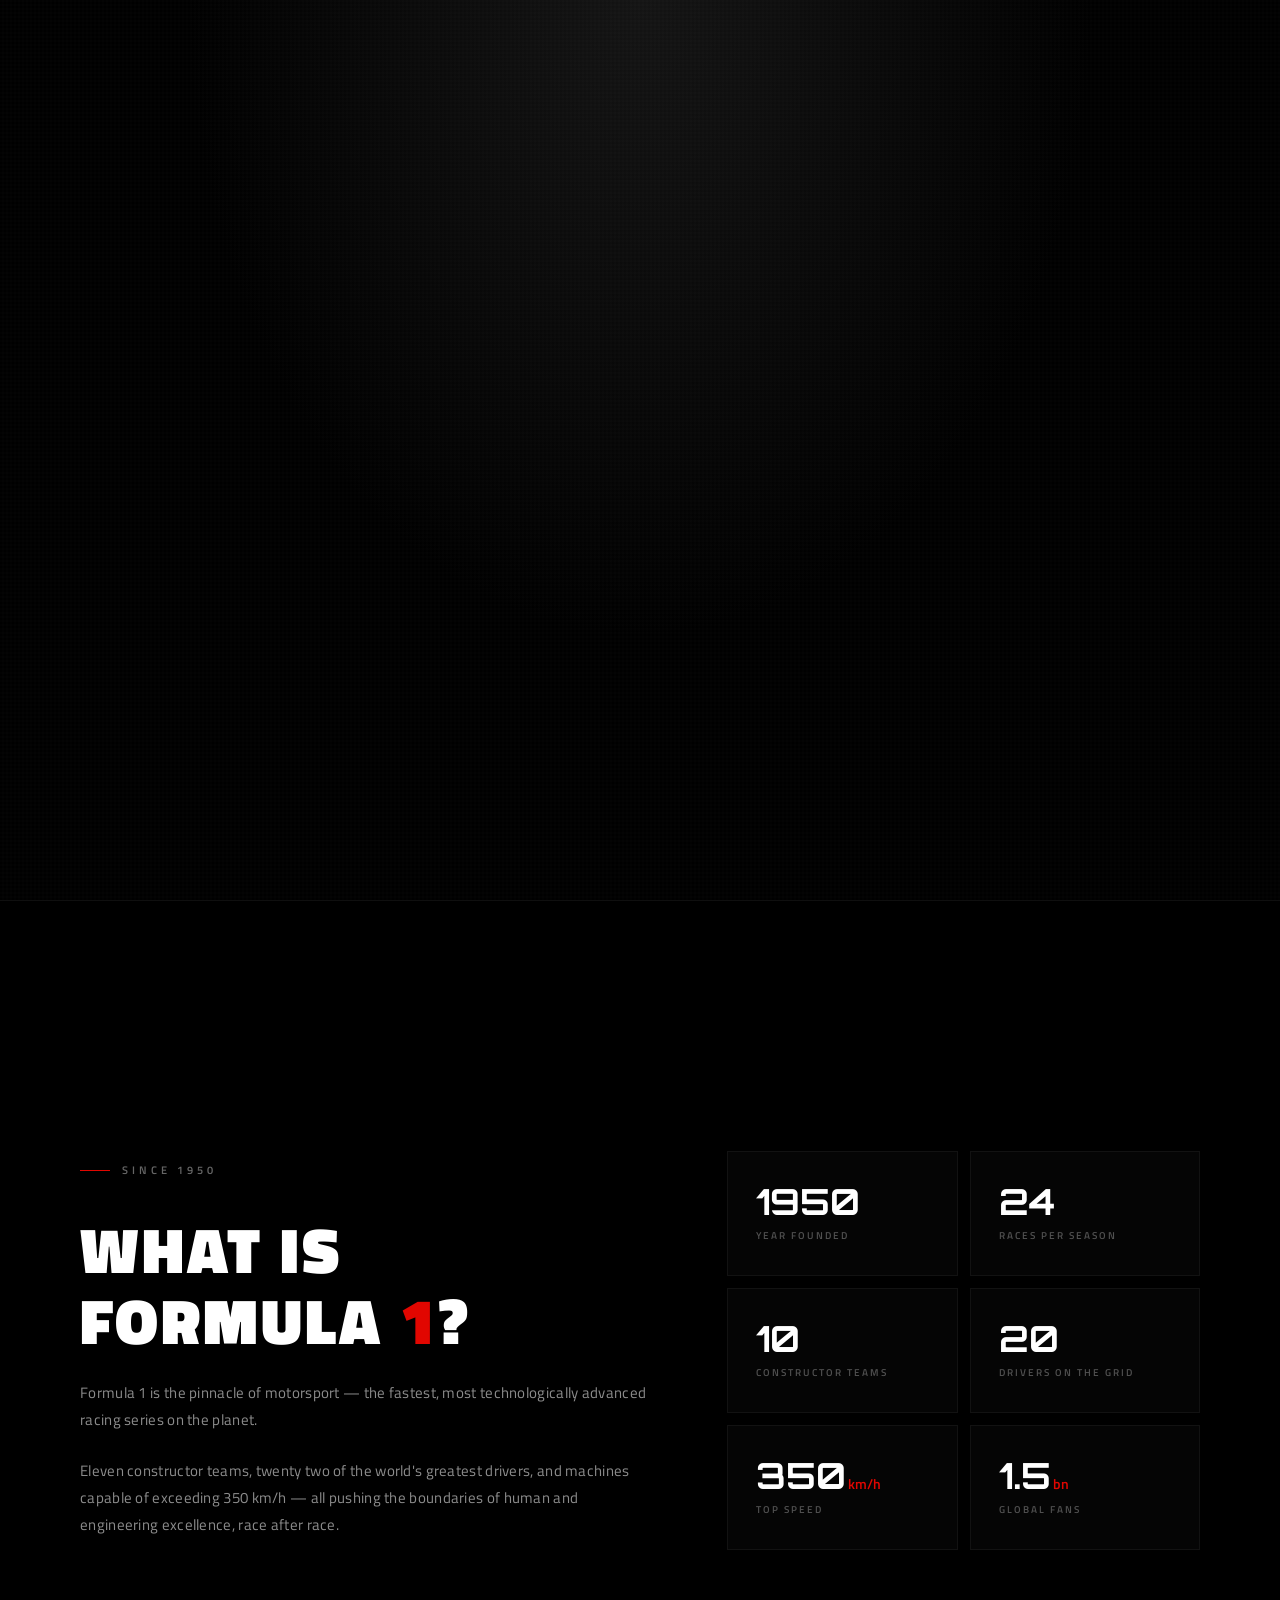
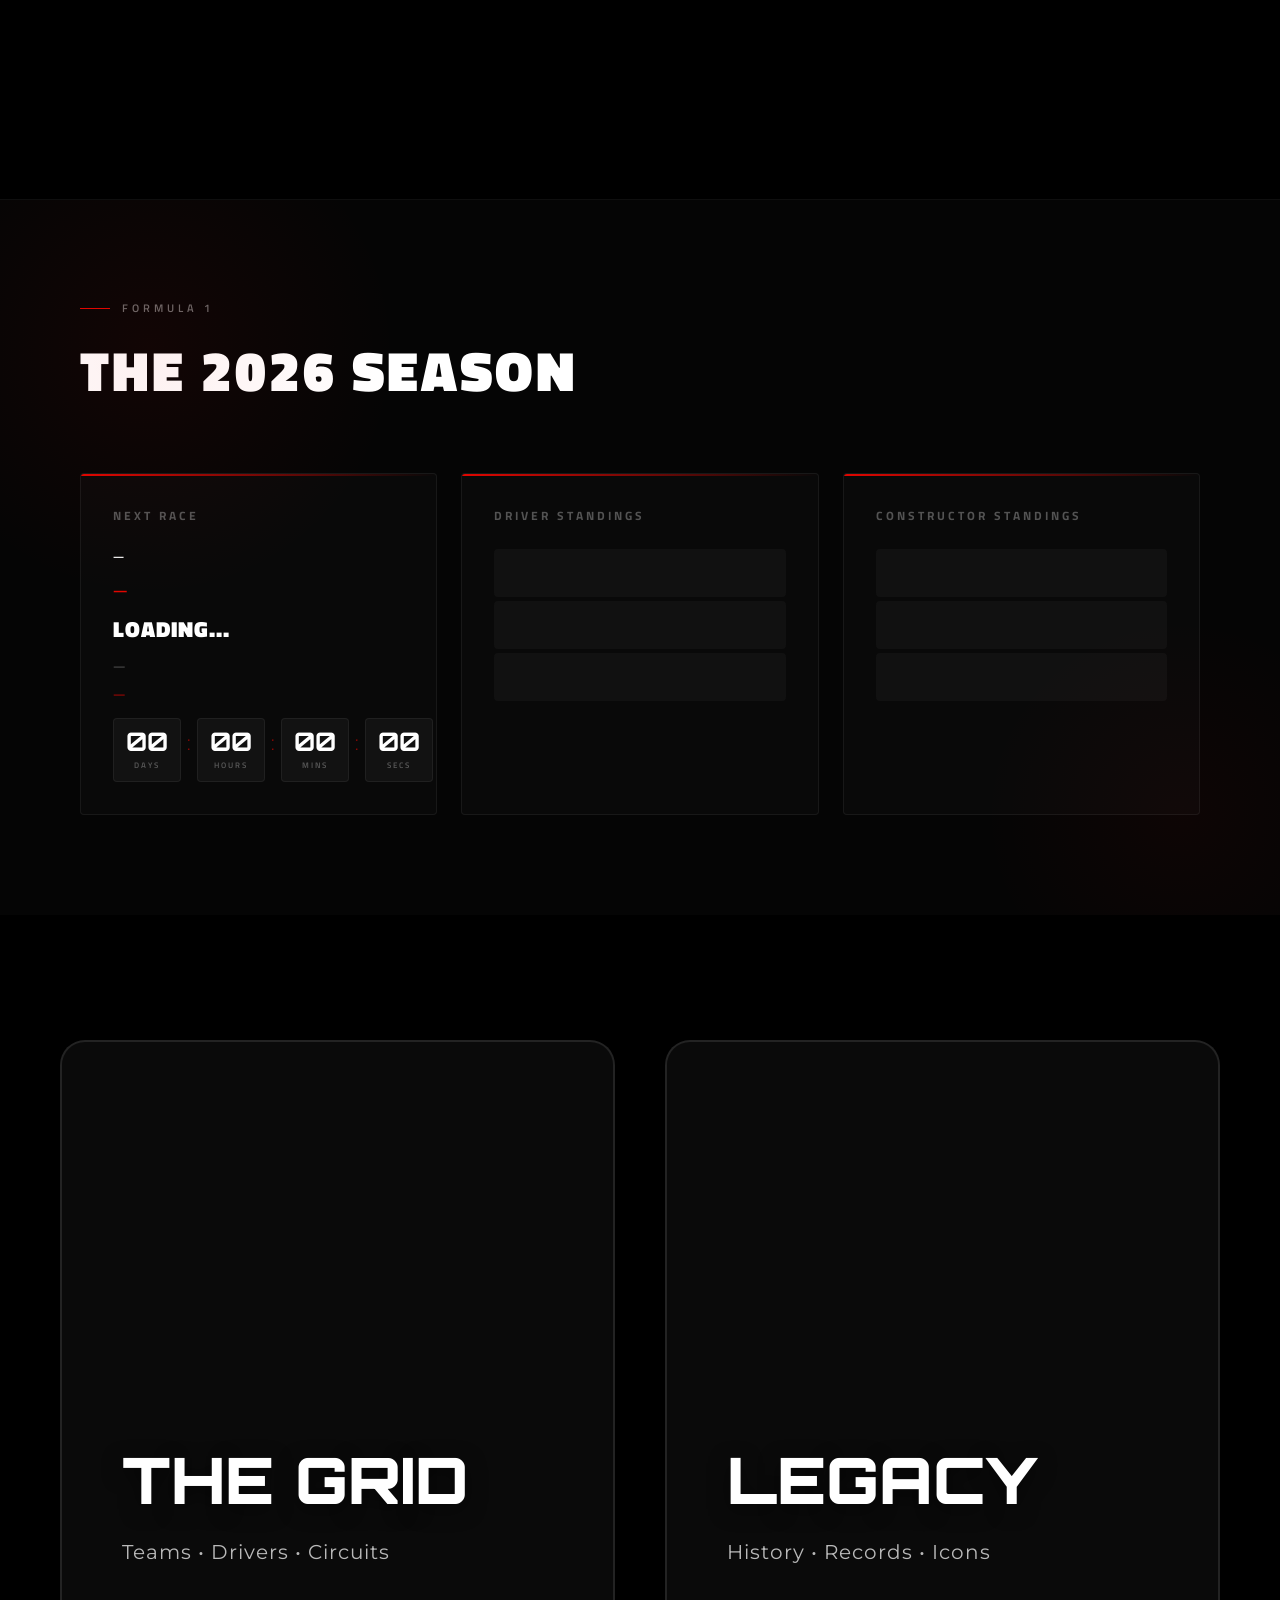
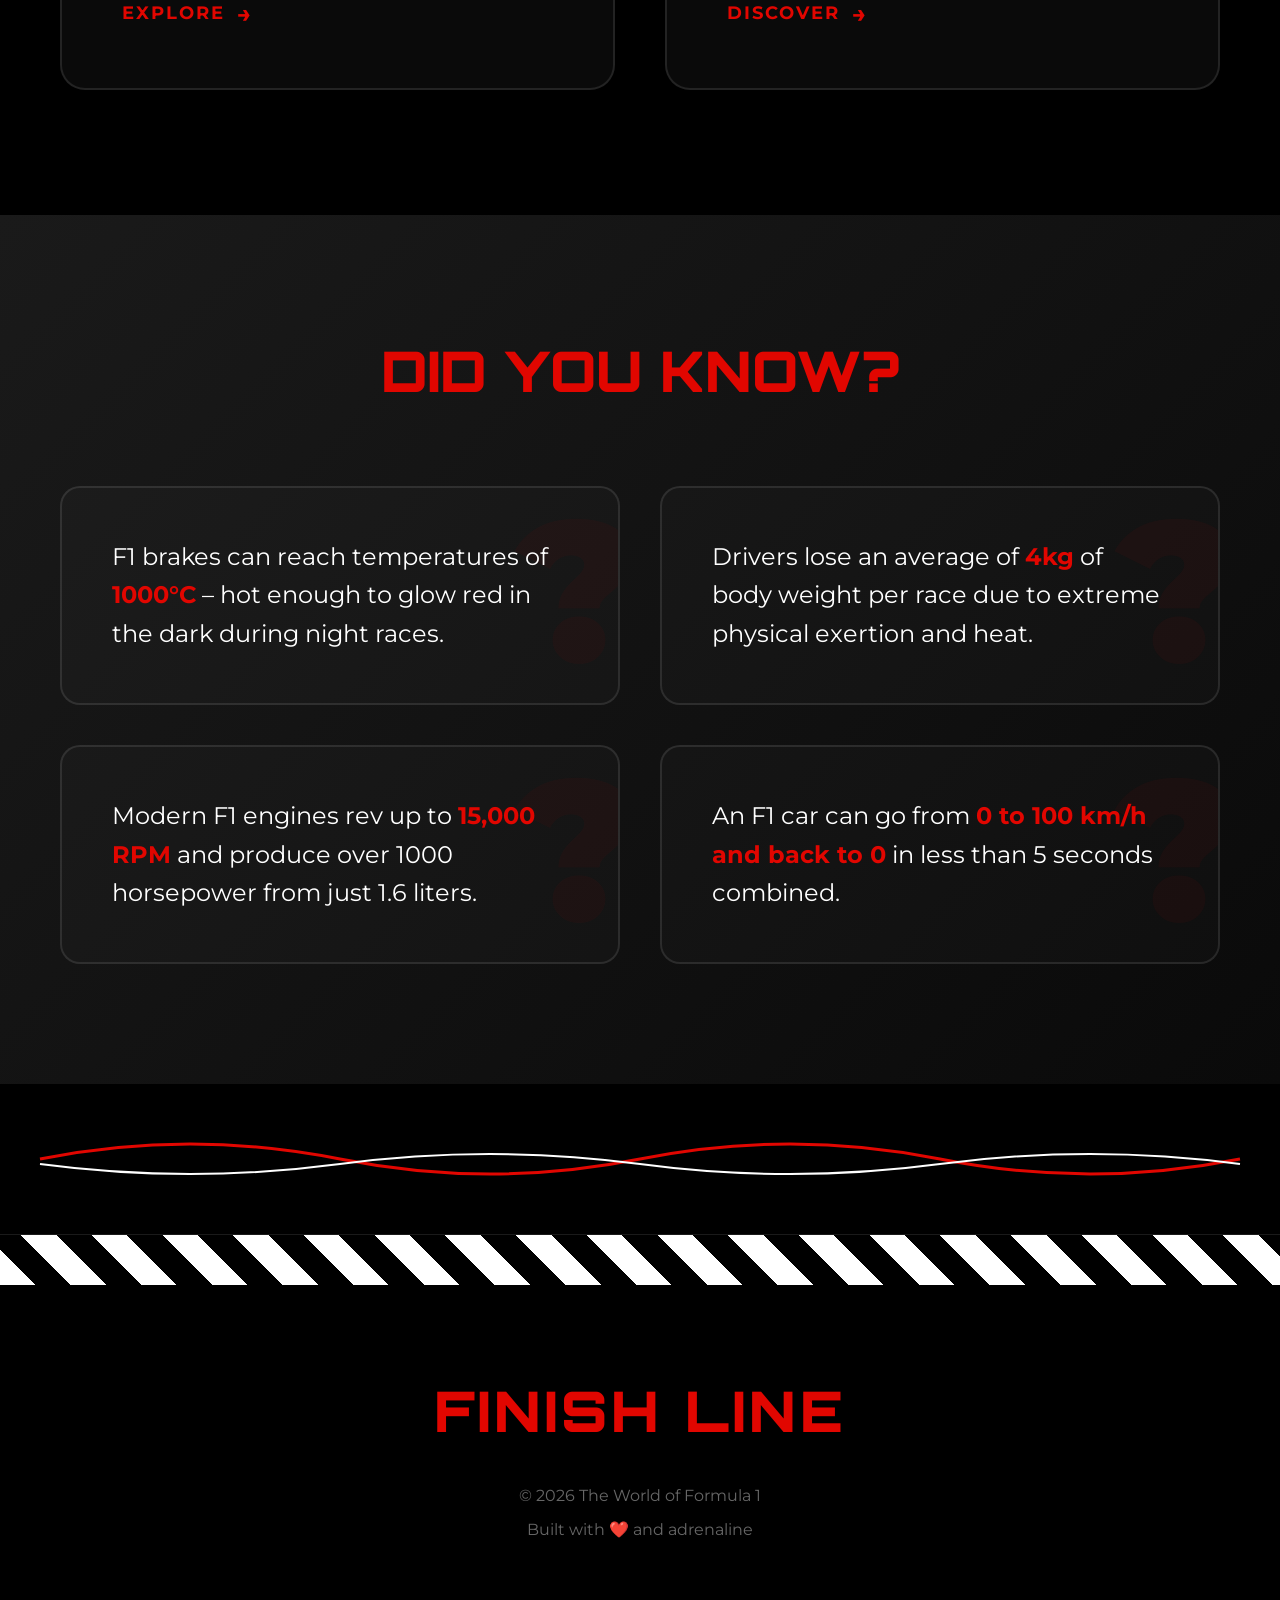
==== index.html @ 34d88d00 "Updated sections." ====
<!doctype html>
<html lang="en">
  <head>
    <meta charset="UTF-8" />
    <meta name="viewport" content="width=device-width, initial-scale=1.0" />
    <title>The World of Formula 1</title>

    <!-- Google Fonts -->
    <!-- FIX — two separate link tags -->
    <link
      href="https://fonts.googleapis.com/css2?family=Montserrat:wght@300;500;700;900&display=swap"
      rel="stylesheet"
    />
    <link
      href="https://fonts.googleapis.com/css2?family=Orbitron:wght@700;900&display=swap"
      rel="stylesheet"
    />
    <link
      href="https://fonts.googleapis.com/css2?family=Titillium+Web:wght@400;600;700;900&display=swap"
      rel="stylesheet"
    />

    <link rel="stylesheet" href="css/style.css" />

    <script src="https://cdnjs.cloudflare.com/ajax/libs/gsap/3.12.2/gsap.min.js"></script>
    <script src="https://cdnjs.cloudflare.com/ajax/libs/gsap/3.12.2/ScrollTrigger.min.js"></script>
  </head>
  <body class="no-scroll">
    <div class="loading-screen" id="loadingScreen">
      <!-- PRE-LOADER -->
      <div class="preloader" id="preloader">
        <div class="f1-logo-wrap">
          <div class="f1-logo">
            <span class="f1-letter f">F</span>
            <span class="f1-number">1</span>
          </div>
          <div class="f1-tagline">FORMULA ONE</div>
        </div>
      </div>

      <!-- Skip Intro Button (ONLY ONE!) -->
      <button class="skip-intro" id="skipIntro">Skip Intro</button>

      <!-- Start Button -->
      <div class="start-button-container" id="startButton">
        <button class="start-btn">
          <span class="btn-icon">🏁</span>
          <span class="btn-text">START</span>
          <span class="f1-label">F1</span>
        </button>
        <div class="engine-indicators">
          <div class="indicator">
            <div class="indicator-dot"></div>
            <span>READY</span>
          </div>
          <div class="indicator">
            <div class="indicator-dot"></div>
            <span>SYSTEM OK</span>
          </div>
        </div>
        <p class="start-hint">Press to begin</p>
      </div>

      <!-- F1 Lights -->
      <div class="f1-lights" id="f1Lights" style="display: none">
        <div class="light"></div>
        <div class="light"></div>
        <div class="light"></div>
        <div class="light"></div>
        <div class="light"></div>
      </div>

      <div class="loading-text" id="loadingText">
        <span>LIGHTS OUT</span>
        <span>& AWAY WE GO</span>
      </div>

      <div class="chequered-flag"></div>

      <!-- CHEQUERED FLAG GIF -->
      <div class="flag-overlay" id="flagOverlay">
        <img
          src="assets/Images/chequered.gif"
          alt="Chequered Flag"
          class="flag-gif"
          id="flagGif"
        />
      </div>
    </div>

    <!-- SCROLL PROGRESS -->
    <div class="scroll-progress" id="scrollProgress">
      <div class="progress-dot"></div>
      <div class="progress-dot"></div>
      <div class="progress-dot"></div>
      <div class="progress-dot"></div>
      <div class="progress-dot"></div>
      <div class="progress-dot"></div>
    </div>

    <!-- CHAPTER INDICATOR -->
    <div class="chapter-indicator" id="chapterIndicator">
      <div class="chapter-number">01</div>
      <div class="chapter-divider"></div>
      <div class="chapter-name">HOME</div>
    </div>

    <!-- NAVBAR -->
    <nav class="navbar" id="navbar">
      <!-- F1 Logo - clicks to official F1 website -->
      <a href="https://www.formula1.com" target="_blank" class="logo-link">
        <img src="assets/Images/f1-logo1.png" alt="F1 Logo" class="logo" />
      </a>

      <ul class="nav-links">
        <li>
          <a class="nav-link active" href="#home">HOME</a>
        </li>
        <li class="nav-item">
          <a class="nav-link" href="#">GRID ▼</a>
          <div class="dropdown">
            <a href="#teams">TEAMS</a>
            <a href="#drivers">DRIVERS</a>
            <a href="#circuits">CIRCUITS</a>
          </div>
        </li>
        <li class="nav-item">
          <a class="nav-link" href="#">LEGACY ▼</a>
          <div class="dropdown">
            <a href="#hall">HALL OF FAME</a>
            <a href="#articles">ARTICLES</a>
          </div>
        </li>
      </ul>

      <!-- Live button - goes to F1 schedule page -->
      <div
        class="live-timing"
        onclick="
          window.open('https://www.formula1.com/en/racing/2026', '_blank')
        "
      >
        <span class="clock-icon">⏱</span>
        <span class="live-text">LIVE</span>
      </div>
    </nav>

    <!-- HERO -->
    <section class="hero" id="home">
      <!-- Background Image -->
      <div class="hero-bg">
        <img src="assets/Images/hero1.png" alt="Formula 1" class="hero-img" />
      </div>

      <!-- Centered Content -->
      <div class="hero-content">
        <!-- Main headline -->
        <h1 class="hero-title">
          <span class="hero-title-top">THE WORLD OF</span>
          <span class="hero-title-bottom">FORMULA <em>1</em></span>
        </h1>

        <!-- Subheading -->
        <p class="hero-sub">Speed. Power. Legacy.</p>
      </div>
      <!-- ✅ hero-content closes HERE -->

      <!-- Scroll indicator — OUTSIDE hero-content -->
      <div class="hero-scroll">
        <span class="hero-scroll-text">Scroll</span>
        <div class="hero-chevrons">
          <span class="chevron"></span>
        </div>
      </div>
    </section>
    <!-- ✅ hero section closes HERE -->

    <!-- WHAT IS F1 SECTION -->
    <section class="f1-intro" id="about">
      <div class="f1-intro-content">
        <!-- Left — Text -->
        <div class="f1-intro-left">
          <div class="season-label">
            <span class="season-label-line"></span>
            <span class="season-label-text">Since 1950</span>
          </div>
          <h2 class="f1-intro-title">WHAT IS<br />FORMULA <em>1</em>?</h2>
          <p class="f1-intro-text">
            Formula 1 is the pinnacle of motorsport — the fastest, most
            technologically advanced racing series on the planet.
          </p>
          <p class="f1-intro-text">
            Eleven constructor teams, twenty two of the world's greatest
            drivers, and machines capable of exceeding 350 km/h — all pushing
            the boundaries of human and engineering excellence, race after race.
          </p>
        </div>

        <!-- Right — Stats -->
        <div class="f1-intro-right">
          <div class="f1-stat">
            <span class="f1-stat-num">1950</span>
            <span class="f1-stat-label">Year Founded</span>
          </div>
          <div class="f1-stat">
            <span class="f1-stat-num">24</span>
            <span class="f1-stat-label">Races Per Season</span>
          </div>
          <div class="f1-stat">
            <span class="f1-stat-num">10</span>
            <span class="f1-stat-label">Constructor Teams</span>
          </div>
          <div class="f1-stat">
            <span class="f1-stat-num">20</span>
            <span class="f1-stat-label">Drivers On The Grid</span>
          </div>
          <div class="f1-stat">
            <span class="f1-stat-num">350<em>km/h</em></span>
            <span class="f1-stat-label">Top Speed</span>
          </div>
          <div class="f1-stat">
            <span class="f1-stat-num">1.5<em>bn</em></span>
            <span class="f1-stat-label">Global Fans</span>
          </div>
        </div>
      </div>
    </section>

    <!-- THE SEASON SECTION -->
    <section class="season" id="season">
      <!-- Section Header -->
      <div class="season-header">
        <div class="season-label">
          <span class="season-label-line"></span>
          <span class="season-label-text">Formula 1</span>
        </div>
        <h2 class="season-title">THE 2026 SEASON</h2>
      </div>

      <div class="season-grid">
        <!-- NEXT RACE CARD -->
        <div class="season-card next-race-card">
          <div class="card-label">Next Race</div>
          <div class="race-round" id="raceRound">—</div>

          <div class="race-country" id="raceCountry">—</div>
          <div class="race-name" id="raceName">Loading...</div>
          <div class="race-location" id="raceLocation">—</div>
          <div class="race-date" id="raceDate">—</div>

          <!-- Countdown Timer -->
          <div class="countdown">
            <div class="countdown-block">
              <span class="countdown-num" id="days">00</span>
              <span class="countdown-label">Days</span>
            </div>

            <span class="countdown-sep">:</span>

            <div class="countdown-block">
              <span class="countdown-num" id="hours">00</span>
              <span class="countdown-label">Hours</span>
            </div>

            <span class="countdown-sep">:</span>

            <div class="countdown-block">
              <span class="countdown-num" id="minutes">00</span>
              <span class="countdown-label">Mins</span>
            </div>

            <span class="countdown-sep">:</span>

            <div class="countdown-block">
              <span class="countdown-num" id="seconds">00</span>
              <span class="countdown-label">Secs</span>
            </div>
          </div>
        </div>

        <!-- DRIVER STANDINGS CARD -->
        <div class="season-card standings-card">
          <div class="card-label" id="driverStandingsLabel">
            Driver Standings
          </div>

          <div class="standings-list" id="driverStandings">
            <div class="standing-skeleton"></div>
            <div class="standing-skeleton"></div>
            <div class="standing-skeleton"></div>
          </div>
        </div>

        <!-- CONSTRUCTOR STANDINGS CARD -->
        <div class="season-card standings-card">
          <div class="card-label" id="constructorStandingsLabel">
            Constructor Standings
          </div>

          <div class="standings-list" id="constructorStandings">
            <div class="standing-skeleton"></div>
            <div class="standing-skeleton"></div>
            <div class="standing-skeleton"></div>
          </div>
        </div>
      </div>
    </section>

    <!-- NAV CARDS -->
    <section class="nav-cards" id="navigate" data-section="2">
      <div class="nav-card">
        <div
          class="card-bg"
          style="
            background-image: url(&quot;https://images.unsplash.com/photo-1558618666-fcd25c85cd64?q=80&w=2070&quot;);
          "
        ></div>
        <div class="card-content">
          <h2 class="card-title">THE GRID</h2>
          <p class="card-subtitle">Teams • Drivers • Circuits</p>
          <span class="card-cta">Explore</span>
        </div>
      </div>

      <div class="nav-card">
        <div
          class="card-bg"
          style="
            background-image: url(&quot;https://images.unsplash.com/photo-1541443131876-44b03de101c5?q=80&w=2070&quot;);
          "
        ></div>
        <div class="card-content">
          <h2 class="card-title">LEGACY</h2>
          <p class="card-subtitle">History • Records • Icons</p>
          <span class="card-cta">Discover</span>
        </div>
      </div>
    </section>

    <!-- DID YOU KNOW -->
    <section class="did-you-know" id="facts" data-section="3">
      <h2 class="dyk-title">Did You Know?</h2>
      <div class="facts-grid">
        <div class="fact-card">
          <p class="fact-text">
            F1 brakes can reach temperatures of
            <span class="fact-highlight">1000°C</span>
            – hot enough to glow red in the dark during night races.
          </p>
        </div>
        <div class="fact-card">
          <p class="fact-text">
            Drivers lose an average of
            <span class="fact-highlight">4kg</span> of body weight per race due
            to extreme physical exertion and heat.
          </p>
        </div>
        <div class="fact-card">
          <p class="fact-text">
            Modern F1 engines rev up to
            <span class="fact-highlight">15,000 RPM</span>
            and produce over 1000 horsepower from just 1.6 liters.
          </p>
        </div>
        <div class="fact-card">
          <p class="fact-text">
            An F1 car can go from
            <span class="fact-highlight">0 to 100 km/h and back to 0</span>
            in less than 5 seconds combined.
          </p>
        </div>
      </div>
    </section>

    <!-- DIVIDER -->
    <div class="sketchy-divider" data-section="4">
      <div class="sketchy-line">
        <svg viewBox="0 0 1200 100">
          <path
            d="M 0 50 Q 150 20, 300 50 T 600 50 T 900 50 T 1200 50"
            stroke="#E10600"
            stroke-width="3"
            fill="none"
            stroke-dasharray="2000"
            stroke-dashoffset="2000"
          >
            <animate
              attributeName="stroke-dashoffset"
              from="2000"
              to="0"
              dur="3s"
              fill="freeze"
            />
          </path>
          <path
            d="M 0 55 Q 150 75, 300 55 T 600 55 T 900 55 T 1200 55"
            stroke="#fff"
            stroke-width="2"
            fill="none"
            stroke-dasharray="2000"
            stroke-dashoffset="2000"
          >
            <animate
              attributeName="stroke-dashoffset"
              from="2000"
              to="0"
              dur="3s"
              begin="0.2s"
              fill="freeze"
            />
          </path>
        </svg>
      </div>
    </div>

    <!-- FOOTER -->
    <footer class="footer" data-section="5">
      <div class="checkered-flag"></div>
      <div class="footer-content">
        <div class="finish-line-text">FINISH LINE</div>
        <p class="footer-text">© 2026 The World of Formula 1</p>
        <p class="footer-text">Built with ❤️ and adrenaline</p>
      </div>
    </footer>
    <!-- Main JavaScript -->
    <script src="js/main.js"></script>
  </body>
</html>
---- css/style.css ----
/* ========================================
   GLOBAL RESET & BASE STYLES
   - Removes default browser spacing
   - Sets box-sizing for easier sizing
======================================== */
* {
  margin: 0;
  padding: 0;
  box-sizing: border-box;
}

body {
  font-family: "Montserrat", sans-serif;
  background: #000;
  color: #fff;
  overflow-x: hidden;
}

/* Locks scrolling when loading screen is active */
body.no-scroll {
  overflow: hidden;
}

/* ========================================
   PRE-LOADER
   - Shows before start button
   - F1 red logo animates in then fades out
======================================== */
.preloader {
  position: absolute;
  inset: 0;
  display: flex;
  align-items: center;
  justify-content: center;
  z-index: 3;
  background: #000;
  transition:
    opacity 0.6s ease,
    visibility 0.6s ease;
}

.preloader.hide {
  opacity: 0;
  visibility: hidden;
  pointer-events: none;
}

/* The F1 logo wrapper */
.f1-logo-wrap {
  display: flex;
  flex-direction: column;
  align-items: center;
  gap: 16px;
  animation: logoEntrance 0.8s cubic-bezier(0.16, 1, 0.3, 1) forwards;
}

/* F1 logo - the big letters */
.f1-logo {
  display: flex;
  align-items: center;
  gap: 4px;
}

.f1-letter,
.f1-number {
  font-family: "Orbitron", sans-serif;
  font-size: 120px;
  font-weight: 900;
  line-height: 1;
  color: #e10600; /* F1 official red */
  text-shadow:
    0 0 40px rgba(225, 6, 0, 0.6),
    0 0 80px rgba(225, 6, 0, 0.3);
}

/* Tagline below logo */
.f1-tagline {
  font-family: "Montserrat", sans-serif;
  font-size: 13px;
  font-weight: 600;
  letter-spacing: 10px;
  color: rgba(255, 255, 255, 0.5);
  text-transform: uppercase;
}

/* Logo slides up + fades in */
@keyframes logoEntrance {
  from {
    opacity: 0;
    transform: translateY(30px) scale(0.95);
  }
  to {
    opacity: 1;
    transform: translateY(0) scale(1);
  }
}

/* ========================================
   SKIP INTRO BUTTON
   - Appears in top-right corner
   - Allows users to skip the F1 loading sequence
   - Fades in after 2 seconds
======================================== */
.skip-intro {
  position: fixed;
  top: 30px;
  right: 30px;
  z-index: 10001; /* Above loading screen */
  padding: 12px 24px;
  background: rgba(255, 255, 255, 0.05); /* Semi-transparent white */
  border: 1px solid rgba(255, 255, 255, 0.2);
  border-radius: 30px; /* Pill shape */
  color: #fff;
  font-size: 13px;
  font-weight: 600;
  text-transform: uppercase;
  letter-spacing: 1.5px;
  cursor: pointer;
  transition: all 0.3s ease;
  backdrop-filter: blur(10px); /* Frosted glass effect */
  animation: fadeIn 1s ease 0s both; /* Fades in after 2s delay */
}

/* Hover state - red accent appears */
.skip-intro:hover {
  background: rgba(225, 6, 0, 0.2);
  border-color: rgba(225, 6, 0, 0.6);
  transform: translateY(-2px); /* Lifts slightly */
  box-shadow: 0 5px 20px rgba(225, 6, 0, 0.3);
}

/* Arrow icon after text animates on hover */
.skip-intro::after {
  content: "→";
  margin-left: 8px;
  transition: transform 0.3s ease;
  display: inline-block;
}

.skip-intro:hover::after {
  transform: translateX(5px); /* Slides right */
}

/* ========================================
   LOADING SCREEN CONTAINER
   - Full-screen overlay that appears on page load
   - Contains F1 start button and lights sequence
   - Background: Dark with subtle carbon fiber texture
======================================== */
.loading-screen {
  position: fixed;
  inset: 0; /* Shorthand for top:0, right:0, bottom:0, left:0 */
  background:
    radial-gradient(
      ellipse at top,
      rgba(20, 20, 20, 1) 0%,
      rgba(0, 0, 0, 1) 50%
    ),
    linear-gradient(135deg, #0a0a0a 0%, #000 50%, #0a0a0a 100%);
  display: flex;
  flex-direction: column;
  align-items: center;
  justify-content: center;
  gap: 50px;
  z-index: 10000; /* Sits above everything */
  transition: opacity 0.8s ease;
  overflow: hidden;
}

/* Hidden state - fades out when loading completes */
.loading-screen.hidden {
  opacity: 0;
  pointer-events: none; /* Prevents interaction when hidden */
}

/* ========================================
   CARBON FIBER BACKGROUND TEXTURE
   - Subtle crosshatch pattern
   - Animates slowly for dynamic feel
   - Keeps F1 racing aesthetic
======================================== */
.loading-screen::before {
  content: "";
  position: absolute;
  inset: 0;
  background-image:
    repeating-linear-gradient(
      0deg,
      transparent,
      transparent 2px,
      rgba(255, 255, 255, 0.03) 2px,
      rgba(255, 255, 255, 0.03) 4px
    ),
    repeating-linear-gradient(
      90deg,
      transparent,
      transparent 2px,
      rgba(255, 255, 255, 0.03) 2px,
      rgba(255, 255, 255, 0.03) 4px
    );
  opacity: 0.3;
  animation: driftTexture 30s linear infinite;
}

/* Slowly drifts the texture diagonally */
@keyframes driftTexture {
  0% {
    transform: translate(0, 0);
  }
  100% {
    transform: translate(20px, 20px);
  }
}

/* Placeholder for removed vertical line - kept for future use */
.loading-screen::after {
  content: "";
  position: absolute;
  inset: 0;
  background: none;
  opacity: 0;
}

/* ========================================
   START BUTTON CONTAINER
   - Holds the main START button and status indicators
   - Perfectly centered on screen using absolute positioning
   - Fades in smoothly on page load
======================================== */
.start-button-container {
  display: none; /* Hidden by default — JS shows it */
  opacity: 0;
  flex-direction: column;
  align-items: center;
  justify-content: center;
  gap: 40px;
  position: absolute;
  top: 50%;
  left: 50%;
  transform: translate(-50%, -50%); /* Centers perfectly */
  z-index: 2;
  background: transparent;
}

/* ========================================
   MINIMAL START BUTTON
   - Circular button (200x200px)
   - Transparent with white outline (F1 minimalist style)
   - Initiates the F1 lights sequence when clicked
======================================== */
.start-btn {
  position: relative;
  width: 200px;
  height: 200px;
  border-radius: 50%; /* Makes it circular */
  background: transparent;
  border: 2px solid rgba(255, 255, 255, 0.3); /* Subtle white border */
  cursor: pointer;
  display: flex;
  flex-direction: column;
  align-items: center;
  justify-content: center;
  gap: 8px;
  transition: all 0.4s cubic-bezier(0.4, 0, 0.2, 1); /* Smooth easing */
  overflow: visible;
}

/* ========================================
   ANIMATED PROGRESS RING
   - Appears on hover
   - White spinning arc (like F1 pit timer)
   - Rotates continuously for dynamic effect
======================================== */
.start-btn::before {
  content: "";
  position: absolute;
  inset: -3px; /* Positions slightly outside button */
  border-radius: 50%;
  border: 2px solid transparent;
  border-top-color: #fff; /* White arc on top */
  border-right-color: #fff; /* White arc on right */
  animation: rotateRing 2s linear infinite;
  opacity: 0; /* Hidden by default */
  transition: opacity 0.4s ease;
}

/* Show the ring on hover */
.start-btn:hover::before {
  opacity: 0.8;
}

/* Continuously rotates the ring */
@keyframes rotateRing {
  0% {
    transform: rotate(0deg);
  }
  100% {
    transform: rotate(360deg);
  }
}

/* ========================================
   SUBTLE PULSE RING
   - Always animating (even without hover)
   - Subtle white pulse that expands/contracts
   - Adds life to the button
======================================== */
.start-btn::after {
  content: "";
  position: absolute;
  inset: -2px;
  border-radius: 50%;
  border: 1px solid rgba(255, 255, 255, 0); /* Invisible by default */
  animation: pulseRing 2s ease-in-out infinite;
}

/* Pulse animation - expands and becomes visible, then contracts */
@keyframes pulseRing {
  0%,
  100% {
    transform: scale(1);
    border-color: rgba(255, 255, 255, 0); /* Invisible */
  }
  50% {
    transform: scale(1.08); /* Slightly larger */
    border-color: rgba(255, 255, 255, 0.3); /* Visible white */
  }
}

/* ========================================
   BUTTON HOVER STATE
   - Border becomes more visible (white)
   - Button scales up slightly
======================================== */
.start-btn:hover {
  border-color: rgba(255, 255, 255, 0.6); /* Brighter white border */
  transform: scale(1.05); /* 5% larger */
}

/* Button pressed state - scales down */
.start-btn:active {
  transform: scale(0.98);
}

/* ========================================
   BUTTON TEXT - "START"
   - Orbitron font (F1 racing style)
   - Extra letter spacing for elegance
   - Expands further on hover
======================================== */
.btn-text {
  font-family: "Orbitron", sans-serif;
  font-size: 18px;
  font-weight: 700;
  color: #fff;
  letter-spacing: 6px; /* Wide spacing */
  text-transform: uppercase;
  transition: all 0.3s ease;
}

/* Text expands even more on hover */
.start-btn:hover .btn-text {
  color: #fff;
  letter-spacing: 8px;
}

/* ========================================
   BUTTON ICON - Checkered Flag Emoji
   - Visual racing indicator
   - Scales up on hover
======================================== */
.btn-icon {
  font-size: 36px;
  opacity: 0.9;
  transition: all 0.3s ease;
}

.start-btn:hover .btn-icon {
  opacity: 1;
  transform: scale(1.1); /* Grows slightly */
}

/* ========================================
   MINIMAL F1 LABEL
   - Small "F1" text at bottom of button
   - Subtle branding element
======================================== */
.f1-label {
  position: absolute;
  bottom: 18px;
  font-family: "Orbitron", sans-serif;
  font-size: 10px;
  font-weight: 700;
  color: rgba(255, 24, 1); /* Very subtle white */
  letter-spacing: 3px;
  text-transform: uppercase;
}

/* ========================================
   STATUS INDICATORS - "READY" & "SYSTEM OK"
   - Shows system status below button
   - Pill-shaped container with blur effect
   - Green dots indicate ready state
======================================== */
.engine-indicators {
  display: flex;
  gap: 32px;
  padding: 14px 32px;
  background: rgba(0, 0, 0, 0.2); /* Dark semi-transparent */
  border: 1px solid rgba(255, 255, 255, 0.1);
  border-radius: 50px; /* Pill shape */
  backdrop-filter: blur(5px); /* Frosted glass effect */
}

/* ========================================
   INDIVIDUAL INDICATOR
   - Each status line (READY, SYSTEM OK)
   - Dot + text layout
   - Pulses gently to show "alive" state
======================================== */
.indicator {
  display: flex;
  align-items: center;
  gap: 10px;
  font-size: 11px;
  color: rgba(255, 255, 255, 0.7); /* Slightly transparent white */
  font-weight: 500;
  text-transform: uppercase;
  letter-spacing: 1.5px;
  font-family: "Montserrat", sans-serif; /* Cleaner font than Orbitron */
  transition: all 0.3s ease;
  animation: indicatorPulse 3s ease-in-out infinite;
}

/* Stagger the animations so they don't pulse together */
.indicator:nth-child(1) {
  animation-delay: 0s; /* First indicator starts immediately */
}

.indicator:nth-child(2) {
  animation-delay: 1.5s; /* Second indicator starts 1.5s later */
}

/* Gentle pulse animation - moves up/down and fades */
@keyframes indicatorPulse {
  0%,
  100% {
    opacity: 0.7;
    transform: translateY(0);
  }
  50% {
    opacity: 1;
    transform: translateY(-2px); /* Moves up slightly */
  }
}

/* ========================================
   STATUS INDICATOR DOT
   - Green glowing dot
   - Indicates "ready" status (like F1 green flag)
   - Blinks independently for each indicator
======================================== */
.indicator-dot {
  width: 5px;
  height: 5px;
  border-radius: 50%; /* Circular */
  background: rgba(0, 255, 0, 0.9); /* Bright green */
  box-shadow: 0 0 10px rgba(0, 255, 0, 0.5); /* Green glow */
  animation: dotBlink 2s ease-in-out infinite;
}

/* Stagger dot blinks */
.indicator:nth-child(1) .indicator-dot {
  animation-delay: 0s;
}

.indicator:nth-child(2) .indicator-dot {
  animation-delay: 1s; /* Second dot blinks 1s later */
}

/* Dot blink animation - fades and shrinks */
@keyframes dotBlink {
  0%,
  100% {
    opacity: 1;
    transform: scale(1);
  }
  50% {
    opacity: 0.5;
    transform: scale(0.8); /* Smaller when dimmed */
  }
}

/* ========================================
   HINT TEXT - "Press to begin"
   - Subtle instruction text
   - Fades in and out gently
======================================== */
.start-hint {
  color: rgba(255, 255, 255, 0.457); /* Very subtle white */
  font-size: 12px;
  font-weight: 400;
  letter-spacing: 2px;
  text-transform: uppercase;
  animation: fadeInOut 4s ease-in-out infinite;
}

/* Fade in/out animation for hint text */
@keyframes fadeInOut {
  0%,
  100% {
    opacity: 0.3;
  }
  50% {
    opacity: 0.6;
  }
}

/* ========================================
   FADE IN ANIMATION
   - Used for elements appearing on page load
   - Slides up while fading in
======================================== */
@keyframes fadeIn {
  from {
    opacity: 0;
    transform: translateY(30px); /* Starts below */
  }
  to {
    opacity: 1;
    transform: translateY(0); /* Ends in place */
  }
}

/* LOADING LIGHTS SEQUENCE*/

.f1-lights {
  display: flex;
  gap: 35px;
  padding: 30px 45px;
  background: linear-gradient(145deg, #0a0a0a, #1a1a1a);
  border-radius: 20px;
  box-shadow:
    0 10px 40px rgba(0, 0, 0, 0.8),
    inset 0 2px 4px rgba(255, 255, 255, 0.05);
  border: 2px solid #222;
}

.f1-lights .light {
  width: 70px;
  height: 70px;
  border-radius: 50%;
  background: radial-gradient(circle at 30% 30%, #2a2a2a, #0d0d0d);
  box-shadow:
    inset 0 4px 10px rgba(0, 0, 0, 0.9),
    0 2px 6px rgba(0, 0, 0, 0.5);
  border: 3px solid #1a1a1a;
  position: relative;
  transition: all 0.4s ease;
}

.f1-lights .light::before {
  content: "";
  position: absolute;
  top: 15%;
  left: 20%;
  width: 30%;
  height: 30%;
  background: radial-gradient(circle, rgba(255, 255, 255, 0.3), transparent);
  border-radius: 50%;
  opacity: 0;
  transition: opacity 0.3s ease;
}

.f1-lights .light.on {
  background: radial-gradient(circle at 30% 30%, #ff4444, #e10600);
  box-shadow:
    inset 0 2px 8px rgba(255, 100, 100, 0.8),
    0 0 25px rgba(225, 6, 0, 0.8),
    0 0 50px rgba(225, 6, 0, 0.6),
    0 0 80px rgba(225, 6, 0, 0.4);
  border-color: #ff0000;
  animation: lightGlow 0.6s ease-in-out;
}

.f1-lights .light.on::before {
  opacity: 1;
}

@keyframes lightGlow {
  0%,
  100% {
    transform: scale(1);
  }
  50% {
    transform: scale(1.05);
  }
}

.loading-text {
  text-align: center;
  font-family: "Orbitron", sans-serif;
  letter-spacing: 6px;
  opacity: 0;
  transition: opacity 0.6s ease;
}

.loading-text.show {
  opacity: 1;
  animation: textPulse 0.8s ease;
}

@keyframes textPulse {
  0% {
    transform: scale(0.9);
    opacity: 0;
  }
  50% {
    transform: scale(1.05);
  }
  100% {
    transform: scale(1);
    opacity: 1;
  }
}

.loading-text span {
  display: block;
  font-size: 48px;
  font-weight: 900;
  color: #fff;
  line-height: 1.2;
  text-transform: uppercase;
  text-shadow:
    0 0 20px rgba(225, 6, 0, 0.6),
    0 0 40px rgba(225, 6, 0, 0.3);
}

.loading-text span:first-child {
  font-size: 52px;
  color: #e10600;
  margin-bottom: 8px;
}

.chequered-flag {
  width: 260px;
  height: 18px;
  background: repeating-linear-gradient(90deg, #fff 0 20px, #000 20px 40px);
  opacity: 0;
  transition: opacity 0.6s ease;
}

.chequered-flag.show {
  opacity: 1;
}

/* ========================================
   CHEQUERED FLAG OVERLAY
   - Full screen GIF after lights out text
   - Fades in dramatically then website opens
======================================== */
.flag-overlay {
  position: absolute;
  inset: 0;
  display: flex;
  align-items: center;
  justify-content: center;
  background: #000;
  opacity: 0;
  pointer-events: none;
  transition: opacity 0.6s ease;
  z-index: 5;
}

.flag-overlay.show {
  opacity: 1;
}

.flag-gif {
  width: 100%;
  height: 100%;
  object-fit: cover; /* fills entire screen */
}

/* ========================================
   SCROLL PROGRESS
======================================== */
.scroll-progress {
  position: fixed;
  right: 30px;
  top: 50%;
  transform: translateY(-50%);
  z-index: 1000;
  opacity: 0;
  transition: opacity 0.3s ease;
}

.scroll-progress.visible {
  opacity: 1;
}

.progress-dot {
  width: 12px;
  height: 12px;
  border-radius: 50%;
  background: rgba(255, 255, 255, 0.2);
  margin: 20px 0;
  transition: all 0.3s ease;
  cursor: pointer;
}

.progress-dot.active {
  background: #e10600;
  transform: scale(1.5);
  box-shadow: 0 0 15px #e10600;
}

/* ========================================
   CHAPTER INDICATOR
======================================== */
.chapter-indicator {
  position: fixed;
  top: 120px;
  right: 30px;
  font-size: 14px;
  font-weight: 600;
  color: #fff;
  text-align: right;
  z-index: 1000;
  opacity: 0;
  transition: opacity 0.3s ease;
}

.chapter-indicator.visible {
  opacity: 1;
}

.chapter-number {
  font-size: 36px;
  color: #e10600;
  font-family: "Orbitron", sans-serif;
  font-weight: 900;
}

.chapter-divider {
  height: 3px;
  background: #e10600;
  margin: 8px 0;
}

/* ========================================
   F1 LOGO
======================================== */
.logo-link {
  display: flex;
  align-items: center;
  text-decoration: none;
}

.logo {
  height: 24px;
  cursor: pointer;
  transition:
    opacity 0.3s ease,
    transform 0.3s ease;
  filter: brightness(1);
}

.logo:hover {
  opacity: 0.8;
  transform: scale(1.05);
}

/* ========================================
   NAVBAR
======================================== */
.navbar {
  position: fixed;
  top: 0;
  left: 0;
  width: 100%;
  height: 60px;
  background: rgba(0, 0, 0, 0.95);
  backdrop-filter: blur(10px);
  display: flex;
  align-items: center;
  justify-content: space-between;
  padding: 0 60px;
  z-index: 1000;
  transform: translateY(-100%);
  transition: transform 0.6s ease;
}

.navbar.show {
  transform: translateY(0);
}

.navbar.scrolled {
  background: rgba(5, 5, 5, 0.92);
  backdrop-filter: blur(20px);
  -webkit-backdrop-filter: blur(20px);
}

/* ========================================
   F1 LOGO
======================================== */
.logo-link {
  display: flex;
  align-items: center;
  text-decoration: none;
}

.logo {
  height: 24px;
  cursor: pointer;
  transition:
    opacity 0.3s ease,
    transform 0.3s ease;
  filter: brightness(1);
}

.logo:hover {
  opacity: 0.8;
  transform: scale(1.05);
}

/* ========================================
   NAV LINKS
======================================== */
.nav-links {
  display: flex;
  gap: 40px;
  list-style: none;
  align-items: center;
}

.nav-item {
  position: relative;
}

/* ADD THIS — invisible bridge fixes dropdown disappearing */
.nav-item::after {
  content: "";
  position: absolute;
  top: 100%;
  left: 0;
  width: 100%;
  height: 15px;
  background: transparent;
}

.nav-link {
  font-family: "Titillium Web", sans-serif;
  color: rgba(255, 255, 255, 0.8);
  text-decoration: none;
  font-size: 13px;
  font-weight: 700;
  text-transform: uppercase;
  letter-spacing: 2px;
  cursor: pointer;
  transition: color 0.3s ease;
  position: relative;
  padding-bottom: 5px;
}

/* Red underline on hover,  Bridge gap between link and dropdown*/
.nav-link::after {
  content: "";
  position: absolute;
  bottom: 0;
  left: 0;
  width: 0;
  height: 2px;
  background: #e10600;
  transition: width 0.3s ease;
}

.nav-link:hover {
  color: #fff;
}

.nav-link:hover::after {
  width: 100%;
}

/* Active/current page — always underlined */
.nav-link.active {
  color: #fff;
}

.nav-link.active::after {
  width: 100%;
}

/* ========================================
   DROPDOWN
======================================== */
.dropdown {
  position: absolute;
  top: calc(100% + 15px); /* reduced from 25px */
  left: 0;
  background: rgba(10, 10, 10, 0.98);
  backdrop-filter: blur(15px);
  border: 1px solid rgba(255, 255, 255, 0.08);
  border-top: 2px solid #e10600; /* Red top accent */
  border-radius: 0 0 8px 8px;
  padding: 8px 0;
  min-width: 180px;
  opacity: 0;
  pointer-events: none;
  transform: translateY(-5px);
  transition: all 0.25s ease;
  z-index: 100;
}

/* Stays open on hover — fixed! */
.nav-item:hover .dropdown {
  opacity: 1;
  pointer-events: all;
  transform: translateY(0);
}

.dropdown a {
  display: block;
  padding: 12px 24px;
  color: rgba(255, 255, 255, 0.7);
  text-decoration: none;
  font-family: "Titillium Web", sans-serif;
  font-size: 12px;
  font-weight: 600;
  text-transform: uppercase;
  letter-spacing: 1.5px;
  transition: all 0.2s ease;
  border-left: 2px solid transparent;
}

/* Highlight on hover — fixed! */
.dropdown a:hover {
  color: #fff;
  background: rgba(225, 6, 0, 0.1);
  border-left-color: #e10600; /* Red left accent on hover */
  padding-left: 28px;
}

/* ========================================
   LIVE BUTTON
======================================== */
.live-timing {
  display: flex;
  align-items: center;
  gap: 8px;
  padding: 8px 18px;
  background: rgba(225, 6, 0, 0.15);
  border: 1.5px solid rgba(225, 6, 0, 0.4);
  border-radius: 20px;
  cursor: pointer;
  transition: all 0.3s ease;
  text-decoration: none;
}

.live-timing:hover {
  background: rgba(225, 6, 0, 0.25);
  border-color: #e10600;
  transform: translateY(-1px);
  box-shadow: 0 4px 15px rgba(225, 6, 0, 0.3);
}

/* ✅ clock-icon is now OUTSIDE live-text — bug fixed! */
.clock-icon {
  font-size: 18px;
  display: inline-block;
  animation: pulse 3.5s ease-in-out infinite;
}

.live-text {
  font-family: "Titillium Web", sans-serif;
  font-size: 13px;
  font-weight: 700;
  color: #fff;
  letter-spacing: 1px;
}

/* Stagger each line */

@keyframes speedLine {
  0% {
    background-position: 100% 0;
  }
  100% {
    background-position: -100% 0;
  }
}

/* ========================================
   PULSE ANIMATION
======================================== */
@keyframes pulse {
  0%,
  100% {
    opacity: 1;
    transform: scale(1);
  }
  50% {
    opacity: 0.75;
    transform: scale(1.05);
  } /* was 0.6 and 1.15 */
}

/* ========================================
   HERO
======================================== */
.hero {
  position: relative;
  z-index: 0; /* Does nothing, because hero children already control stacking. */
  width: 100%;
  height: 100vh;
  display: flex;
  align-items: center;
  justify-content: center;
  overflow: hidden;
  background: #000;
}

/* ========================================
   BACKGROUND IMAGE
======================================== */
.hero-bg {
  position: absolute;
  inset: 0;
  z-index: 0;
  overflow: hidden; /* hides the extra height when image moves */
}

.hero-img {
  width: 100%;
  height: 110%; /* slightly taller than container so it has room to move */
  object-fit: cover;
  object-position: center 80%;
  /* Fix backslash path issue */
  display: block;
  filter: contrast(1.1) saturate(1.2) sharpen(1); /* keeping sharpen(1) as it's making a difference*/
  will-change: transform; /* tells browser to optimize this for animation */
  transition: none; /* remove any existing transition so it feels snappy */
}

/* ========================================
   HERO CONTENT — Centered
======================================== */
.hero-content {
  position: relative;
  z-index: 2;
  display: flex;
  flex-direction: column;
  align-items: center;
  text-align: center;
  gap: 24px;
  padding: 0 20px;
  animation: heroFadeUp 1.2s cubic-bezier(0.16, 1, 0.3, 1) 0.3s both;
  margin-top: -120px; /* ADD THIS — shifts content up */
}

@keyframes heroFadeUp {
  from {
    opacity: 0;
    transform: translateY(40px);
  }
  to {
    opacity: 1;
    transform: translateY(0);
  }
}

/* ========================================
   MAIN HEADLINE
======================================== */
.hero-title {
  display: flex;
  flex-direction: column;
  align-items: center;
  gap: 0px;
  line-height: 1;
}

.hero-title-top {
  font-family: "Titillium Web", sans-serif;
  font-size: clamp(32px, 5vw, 64px); /* Scales with screen */
  font-weight: 300; /* Thin — premium */
  letter-spacing: 12px;
  text-transform: uppercase;
  color: rgba(255, 255, 255, 0.85);
}

.hero-title-bottom {
  font-family: "Titillium Web", sans-serif;
  font-size: clamp(64px, 12vw, 160px); /* Big and bold */
  font-weight: 900;
  letter-spacing: -2px;
  text-transform: uppercase;
  color: #fff;
  line-height: 0.9;
}

/* The "1" in Formula 1 — red accent */
.hero-title-bottom em {
  font-style: normal;
  color: #e10600;
  margin-left: -35px; /* ADD THIS — pulls 1 closer */
}

/* ========================================
   SUBHEADING
======================================== */
.hero-sub {
  font-family: "Titillium Web", sans-serif;
  font-size: 13px;
  font-weight: 400;
  letter-spacing: 6px;
  text-transform: uppercase;
  color: rgba(255, 255, 255, 0.3);
  margin-top: 8px;
}

/* ========================================
   SCROLL INDICATOR — Animated Chevrons
======================================== */
.hero-scroll {
  position: absolute;
  bottom: 40px;
  left: 50%;
  transform: translateX(-50%);
  z-index: 2;
  display: flex;
  flex-direction: column;
  align-items: center;
  gap: 10px;
}

.hero-scroll-text {
  font-family: "Titillium Web", sans-serif;
  font-size: 9px;
  font-weight: 600;
  letter-spacing: 4px;
  text-transform: uppercase;
  color: rgba(255, 255, 255, 0.3);
}

.hero-chevrons {
  display: flex;
  flex-direction: column;
  align-items: center;
  gap: 2px;
}

.chevron {
  display: block;
  width: 12px;
  height: 12px;
  border-right: 1.5px solid rgba(255, 255, 255, 0.4);
  border-bottom: 1.5px solid rgba(255, 255, 255, 0.4);
  transform: rotate(45deg);
  animation: chevronFade 1.5s ease-in-out infinite;
}

/* Each chevron fades in sequence — wave effect */
.chevron:nth-child(1) {
  animation-delay: 0s;
}
.chevron:nth-child(2) {
  animation-delay: 0.2s;
}
.chevron:nth-child(3) {
  animation-delay: 0.4s;
}

@keyframes chevronFade {
  0%,
  100% {
    opacity: 0.1;
  }
  50% {
    opacity: 1;
    border-color: #e10600;
  }
}

/* ========================================
   WHAT IS F1 SECTION
======================================== */
.f1-intro {
  width: 100%;
  background: #000;
  padding: 100px 80px;
  border-top: 1px solid rgba(255, 255, 255, 0.06);
  border-bottom: 1px solid rgba(255, 255, 255, 0.06);
  position: relative; /* ADD THIS */
  z-index: 1; /* ADD THIS */
  min-height: 100vh; /* ADD THIS — makes it full screen height */
  display: flex;
  align-items: center; /* ADD THIS — vertically centers content */
}

.f1-intro-content {
  display: grid;
  grid-template-columns: 1.2fr 1fr;
  gap: 80px;
  align-items: center;
}

/* ========================================
   LEFT — TEXT
======================================== */
.f1-intro-left {
  display: flex;
  flex-direction: column;
  gap: 24px;
}

.f1-intro-title {
  font-family: "Titillium Web", sans-serif;
  font-size: clamp(36px, 5vw, 64px);
  font-weight: 900;
  color: #fff;
  letter-spacing: 3px;
  text-transform: uppercase;
  line-height: 1.1;
}

.f1-intro-title em {
  color: #e10600;
  font-style: normal;
}

.f1-intro-text {
  font-family: "Titillium Web", sans-serif;
  font-size: 15px;
  font-weight: 400;
  color: rgba(255, 255, 255, 0.55);
  line-height: 1.8;
  letter-spacing: 0.3px;
}

/* ========================================
   RIGHT — STATS GRID
======================================== */
.f1-intro-right {
  display: grid;
  grid-template-columns: 1fr 1fr;
  gap: 12px;
}

.f1-stat {
  display: flex;
  flex-direction: column;
  gap: 8px;
  padding: 32px 28px;
  background: rgba(255, 255, 255, 0.02);
  border: 1px solid rgba(255, 255, 255, 0.05);
  transition: all 0.3s ease;
  position: relative;
  overflow: hidden;
}

.f1-stat::before {
  content: "";
  position: absolute;
  top: 0;
  left: 0;
  width: 0;
  height: 2px;
  background: #e10600;
  transition: width 0.3s ease;
}

.f1-stat:hover::before {
  width: 100%;
}

.f1-stat:hover {
  background: rgba(255, 255, 255, 0.04);
}

.f1-stat-num {
  font-family: "Orbitron", sans-serif;
  font-size: clamp(24px, 3vw, 36px);
  font-weight: 700;
  color: #fff;
  line-height: 1;
}

.f1-stat-num em {
  font-family: "Titillium Web", sans-serif;
  font-size: 14px;
  font-weight: 600;
  color: #e10600;
  font-style: normal;
  margin-left: 2px;
}

.f1-stat-label {
  font-family: "Titillium Web", sans-serif;
  font-size: 10px;
  font-weight: 600;
  letter-spacing: 2px;
  text-transform: uppercase;
  color: rgba(255, 255, 255, 0.3);
}
/* Scroll reveal starting states */
.f1-intro-title.visible,
.f1-intro-text.visible,
.f1-stat.visible {
  opacity: 1;
  transform: translateY(0);
}

/* ========================================
   THE SEASON SECTION
======================================== */
.season {
  position: relative;
  padding: 100px 80px;
  background: #050505;
  overflow: hidden;
}

/* Subtle red glow accent top left */
.season::before {
  content: "";
  position: absolute;
  top: -100px;
  left: -100px;
  width: 500px;
  height: 500px;
  background: radial-gradient(circle, rgba(225, 6, 0, 0.06), transparent 70%);
  pointer-events: none;
}

/* Subtle red glow accent bottom right */
.season::after {
  content: "";
  position: absolute;
  bottom: -100px;
  right: -100px;
  width: 400px;
  height: 400px;
  background: radial-gradient(circle, rgba(225, 6, 0, 0.04), transparent 70%);
  pointer-events: none;
}

/* ========================================
   SECTION HEADER
======================================== */
.season-header {
  margin-bottom: 60px;
}

.season-label {
  display: flex;
  align-items: center;
  gap: 12px;
  margin-bottom: 12px;
}

.season-label-line {
  display: block;
  width: 30px;
  height: 1px;
  background: #e10600;
}

.season-label-text {
  font-family: "Titillium Web", sans-serif;
  font-size: 11px;
  font-weight: 600;
  letter-spacing: 4px;
  text-transform: uppercase;
  color: rgba(255, 255, 255, 0.4);
}

.season-title {
  font-family: "Titillium Web", sans-serif;
  font-size: clamp(32px, 5vw, 56px);
  font-weight: 900;
  color: #fff;
  letter-spacing: 3px;
  text-transform: uppercase;
}

/* ========================================
   SEASON GRID — 3 cards side by side
======================================== */
.season-grid {
  display: grid;
  grid-template-columns: 1fr 1fr 1fr; /* equal columns now */
  gap: 24px;
  position: relative;
  z-index: 1;
  align-items: stretch; /* ADD THIS — forces all cards same height */
}

/* ========================================
   SEASON CARDS
======================================== */
.season-card {
  background: rgba(255, 255, 255, 0.02);
  border: 1px solid rgba(255, 255, 255, 0.06);
  border-radius: 4px;
  padding: 32px;
  position: relative;
  overflow: hidden;
  transition: border-color 0.3s ease;
  display: flex;
  flex-direction: column; /* ADD THIS */
}

.season-card:hover {
  border-color: rgba(225, 6, 0, 0.3);
}

/* Red top accent on cards */
.season-card::before {
  content: "";
  position: absolute;
  top: 0;
  left: 0;
  right: 0;
  height: 2px;
  background: linear-gradient(90deg, #e10600, transparent);
}

.card-label {
  font-family: "Titillium Web", sans-serif;
  font-size: 12px;
  font-weight: 700;
  letter-spacing: 3px;
  text-transform: uppercase;
  color: rgba(255, 255, 255, 0.3);
  margin-bottom: 24px;
}

/* ========================================
   NEXT RACE CARD
======================================== */
.next-race-card {
  display: flex;
  flex-direction: column;
  justify-content: space-between; /* spreads elements evenly */
  height: 100%; /* stretches to match siblings */
}

.race-round {
  font-family: "Titillium Web", sans-serif;
  font-size: 10px;
  font-weight: 700;
  letter-spacing: 3px;
  text-transform: uppercase;
  color: rgb(255, 255, 255);
  margin-bottom: 16px;
}

.race-country {
  font-family: "Titillium Web", sans-serif;
  font-size: 13px;
  font-weight: 700;
  letter-spacing: 4px;
  text-transform: uppercase;
  color: #e10600;
  margin-bottom: 16px;
}

.race-name {
  font-family: "Titillium Web", sans-serif;
  text-transform: uppercase;
  font-size: clamp(16px, 2vw, 22px);
  font-weight: 900;
  color: #fff;
  letter-spacing: 1px;
  line-height: 1.2;
  margin-bottom: 16px;
}

.race-location {
  font-family: "Titillium Web", sans-serif;
  font-size: 11px;
  font-weight: 400;
  color: rgba(255, 255, 255, 0.4);
  letter-spacing: 2px;
  text-transform: uppercase;
  margin-bottom: 12px;
}

.race-date {
  font-family: "Titillium Web", sans-serif;
  font-size: 11px;
  color: #e10600;
  letter-spacing: 2px;
  text-transform: uppercase;
}

/* ========================================
   COUNTDOWN TIMER
======================================== */
.countdown {
  padding-top: 16px;
  display: flex;
  align-items: center;
  gap: 6px;
}

.countdown-block {
  display: flex;
  flex-direction: column;
  align-items: center;
  gap: 4px;
  background: rgba(255, 255, 255, 0.04);
  border: 1px solid rgba(255, 255, 255, 0.06);
  border-radius: 4px;
  padding: 10px 12px;
  flex: 1; /* fills available width equally */
}

.countdown-num {
  font-family: "Orbitron", sans-serif;
  font-size: clamp(18px, 2vw, 26px);
  font-weight: 700;
  color: #fff;
  line-height: 1;
}

.countdown-label {
  font-family: "Titillium Web", sans-serif;
  font-size: 8px;
  font-weight: 600;
  letter-spacing: 2px;
  text-transform: uppercase;
  color: rgba(255, 255, 255, 0.3);
}

.countdown-sep {
  font-family: "Orbitron", sans-serif;
  font-size: 18px;
  color: #e10600;
  margin-bottom: 14px;
  opacity: 0.6;
  flex-shrink: 0;
}

/* ========================================
   STANDINGS LIST
======================================== */
.standings-list {
  display: flex;
  flex-direction: column;
  gap: 4px;
}

.standing-item {
  display: flex;
  align-items: center;
  gap: 16px;
  padding: 12px 0;
  border-bottom: 1px solid rgba(255, 255, 255, 0.04);
  transition: all 0.2s ease;
}

.standing-item:hover {
  background: rgba(255, 255, 255, 0.03);
  padding-left: 6px;
}

.standing-pos {
  font-family: "Orbitron", sans-serif;
  font-size: 11px;
  font-weight: 700;
  color: rgba(255, 255, 255, 0.3);
  min-width: 20px;
}

/* Top 3 positions get red color */
.standing-item:nth-child(1) .standing-pos {
  color: #e10600;
}
.standing-item:nth-child(2) .standing-pos {
  color: rgba(225, 6, 0, 0.6);
}
.standing-item:nth-child(3) .standing-pos {
  color: rgba(225, 6, 0, 0.4);
}

.standing-color {
  width: 3px;
  height: 28px;
  border-radius: 2px;
  flex-shrink: 0;
}

.standing-name {
  font-family: "Titillium Web", sans-serif;
  font-size: 13px;
  font-weight: 700;
  color: #fff;
  flex: 1;
  text-transform: uppercase;
  letter-spacing: 1px;
}

.standing-team {
  font-family: "Titillium Web", sans-serif;
  font-size: 10px;
  color: rgba(255, 255, 255, 0.35);
  letter-spacing: 1px;
  text-transform: uppercase;
}

.standing-pts {
  font-family: "Orbitron", sans-serif;
  font-size: 14px;
  font-weight: 700;
  color: #fff;
}

/* Loading skeletons */
.standing-skeleton {
  height: 48px;
  background: rgba(255, 255, 255, 0.03);
  border-radius: 4px;
  animation: shimmer 1.5s ease-in-out infinite;
}

@keyframes shimmer {
  0%,
  100% {
    opacity: 0.3;
  }
  50% {
    opacity: 0.7;
  }
}

/* ========================================
   NAV CARDS
======================================== */
.nav-cards {
  min-height: 100vh;
  padding: 120px 60px;
  background: #000;
  display: flex;
  gap: 50px;
  align-items: center;
  justify-content: center;
}

.nav-card {
  flex: 1;
  height: 650px;
  position: relative;
  border-radius: 25px;
  overflow: hidden;
  cursor: pointer;
  transition: all 0.6s cubic-bezier(0.4, 0, 0.2, 1);
  background: #0a0a0a;
  border: 2px solid rgba(255, 255, 255, 0.1);
}

.nav-card:hover {
  transform: translateY(-25px) scale(1.03);
  border-color: #e10600;
  box-shadow: 0 40px 80px rgba(225, 6, 0, 0.4);
}

.nav-card::before {
  content: "";
  position: absolute;
  top: 0;
  left: 0;
  width: 100%;
  height: 100%;
  background: linear-gradient(
    135deg,
    rgba(225, 6, 0, 0.3) 0%,
    transparent 100%
  );
  opacity: 0;
  transition: opacity 0.6s ease;
  z-index: 1;
}

.nav-card:hover::before {
  opacity: 1;
}

.card-bg {
  position: absolute;
  top: 0;
  left: 0;
  width: 100%;
  height: 100%;
  background-size: cover;
  background-position: center;
  filter: grayscale(80%) brightness(0.4);
  transition: all 0.6s ease;
}

.nav-card:hover .card-bg {
  filter: grayscale(0%) brightness(0.6);
  transform: scale(1.1);
}

.card-content {
  position: relative;
  z-index: 2;
  padding: 60px;
  height: 100%;
  display: flex;
  flex-direction: column;
  justify-content: flex-end;
}

.card-title {
  font-size: 64px;
  font-weight: 900;
  color: #fff;
  margin-bottom: 20px;
  font-family: "Orbitron", sans-serif;
  transform: translateY(0);
  transition: transform 0.6s ease;
  text-shadow: 0 5px 20px rgba(0, 0, 0, 0.5);
}

.nav-card:hover .card-title {
  transform: translateY(-15px);
}

.card-subtitle {
  font-size: 20px;
  color: #ccc;
  margin-bottom: 35px;
  opacity: 0.9;
  letter-spacing: 1px;
}

.card-cta {
  display: inline-flex;
  align-items: center;
  gap: 12px;
  color: #e10600;
  font-size: 18px;
  font-weight: 700;
  text-transform: uppercase;
  letter-spacing: 2px;
}

.card-cta::after {
  content: "→";
  font-size: 24px;
  transition: transform 0.4s ease;
}

.nav-card:hover .card-cta::after {
  transform: translateX(15px);
}

/* ========================================
   DID YOU KNOW
======================================== */
.did-you-know {
  padding: 120px 60px;
  background: linear-gradient(135deg, #1a1a1a 0%, #0a0a0a 100%);
}

.dyk-title {
  font-size: 56px;
  font-weight: 900;
  font-family: "Orbitron", sans-serif;
  color: #e10600;
  text-align: center;
  margin-bottom: 80px;
  text-transform: uppercase;
}

.facts-grid {
  display: grid;
  grid-template-columns: repeat(2, 1fr);
  gap: 40px;
  max-width: 1400px;
  margin: 0 auto;
}

.fact-card {
  background: rgba(255, 255, 255, 0.02);
  border: 2px solid rgba(255, 255, 255, 0.1);
  border-radius: 20px;
  padding: 50px;
  transition: all 0.5s ease;
  position: relative;
  overflow: hidden;
}

.fact-card::before {
  content: "?";
  position: absolute;
  top: -20px;
  right: -20px;
  font-size: 200px;
  color: rgba(225, 6, 0, 0.05);
  font-weight: 900;
}

.fact-card:hover {
  background: rgba(225, 6, 0, 0.05);
  border-color: #e10600;
  transform: translateY(-10px);
}

.fact-text {
  font-size: 24px;
  color: #fff;
  line-height: 1.6;
  position: relative;
  z-index: 1;
}

.fact-highlight {
  color: #e10600;
  font-weight: 700;
}

/* ========================================
   DIVIDER
======================================== */
.sketchy-divider {
  height: 150px;
  background: #000;
  position: relative;
  overflow: hidden;
}

.sketchy-line {
  position: absolute;
  top: 50%;
  left: 0;
  width: 100%;
  height: 3px;
}

.sketchy-line svg {
  width: 100%;
  height: 100px;
  position: absolute;
  top: -50px;
}

/* ========================================
   FOOTER
======================================== */
.footer {
  background: #000;
  padding: 100px 60px 50px;
  border-top: 1px solid rgba(255, 255, 255, 0.1);
  position: relative;
}

.checkered-flag {
  position: absolute;
  top: 0;
  left: 0;
  width: 100%;
  height: 50px;
  background: repeating-linear-gradient(
    45deg,
    #fff,
    #fff 25px,
    #000 25px,
    #000 50px
  );
  animation: flagWave 4s ease-in-out infinite;
}

@keyframes flagWave {
  0%,
  100% {
    transform: translateX(0) scaleY(1);
    clip-path: polygon(0 0, 100% 0, 100% 100%, 0 100%);
  }
  25% {
    clip-path: polygon(0 10%, 100% 0, 100% 90%, 0 100%);
  }
  50% {
    transform: translateX(25px) scaleY(0.9);
    clip-path: polygon(0 0, 100% 10%, 100% 100%, 0 90%);
  }
  75% {
    clip-path: polygon(0 10%, 100% 0, 100% 90%, 0 100%);
  }
}

.footer-content {
  max-width: 1200px;
  margin: 0 auto;
  text-align: center;
}

.finish-line-text {
  font-family: "Orbitron", sans-serif;
  font-size: 56px;
  font-weight: 900;
  color: #e10600;
  margin: 40px 0;
  animation: finishPulse 3s ease infinite;
  text-transform: uppercase;
  letter-spacing: 4px;
}

@keyframes finishPulse {
  0%,
  100% {
    opacity: 1;
    transform: scale(1);
  }
  50% {
    opacity: 0.7;
    transform: scale(1.05);
  }
}

.footer-text {
  font-size: 16px;
  color: #666;
  margin: 15px 0;
}

/* ========================================
   RESPONSIVE
======================================== */
@media (max-width: 1024px) {
  .stats-grid {
    grid-template-columns: repeat(2, 1fr);
  }

  .facts-grid {
    grid-template-columns: 1fr;
  }

  .nav-cards {
    flex-direction: column;
  }

  .nav-card {
    height: 500px;
    width: 100%;
  }
}

@media (max-width: 768px) {
  .navbar {
    padding: 0 20px;
    height: 70px;
  }

  .nav-links {
    gap: 20px;
  }

  .nav-link {
    font-size: 12px;
  }

  .scroll-progress,
  .chapter-indicator {
    display: none;
  }

  .hero {
    padding: calc(70px + 60px) 20px 0;
  }

  .hero-content h1 {
    font-size: 42px;
  }

  .hero-content p {
    font-size: 16px;
  }

  .hero-car {
    width: 80%;
    right: -40px;
  }

  .section-title {
    font-size: 36px;
  }

  .section-description {
    font-size: 18px;
  }

  .stats-grid {
    grid-template-columns: 1fr;
    gap: 30px;
  }

  .card-title {
    font-size: 48px;
  }

  .card-subtitle {
    font-size: 16px;
  }

  .dyk-title {
    font-size: 38px;
  }

  .fact-text {
    font-size: 20px;
  }

  .finish-line-text {
    font-size: 36px;
  }

  .f1-lights {
    gap: 18px;
    padding: 18px 24px;
  }

  .f1-lights .light {
    width: 36px;
    height: 36px;
  }

  .loading-text span {
    font-size: 28px;
  }
}
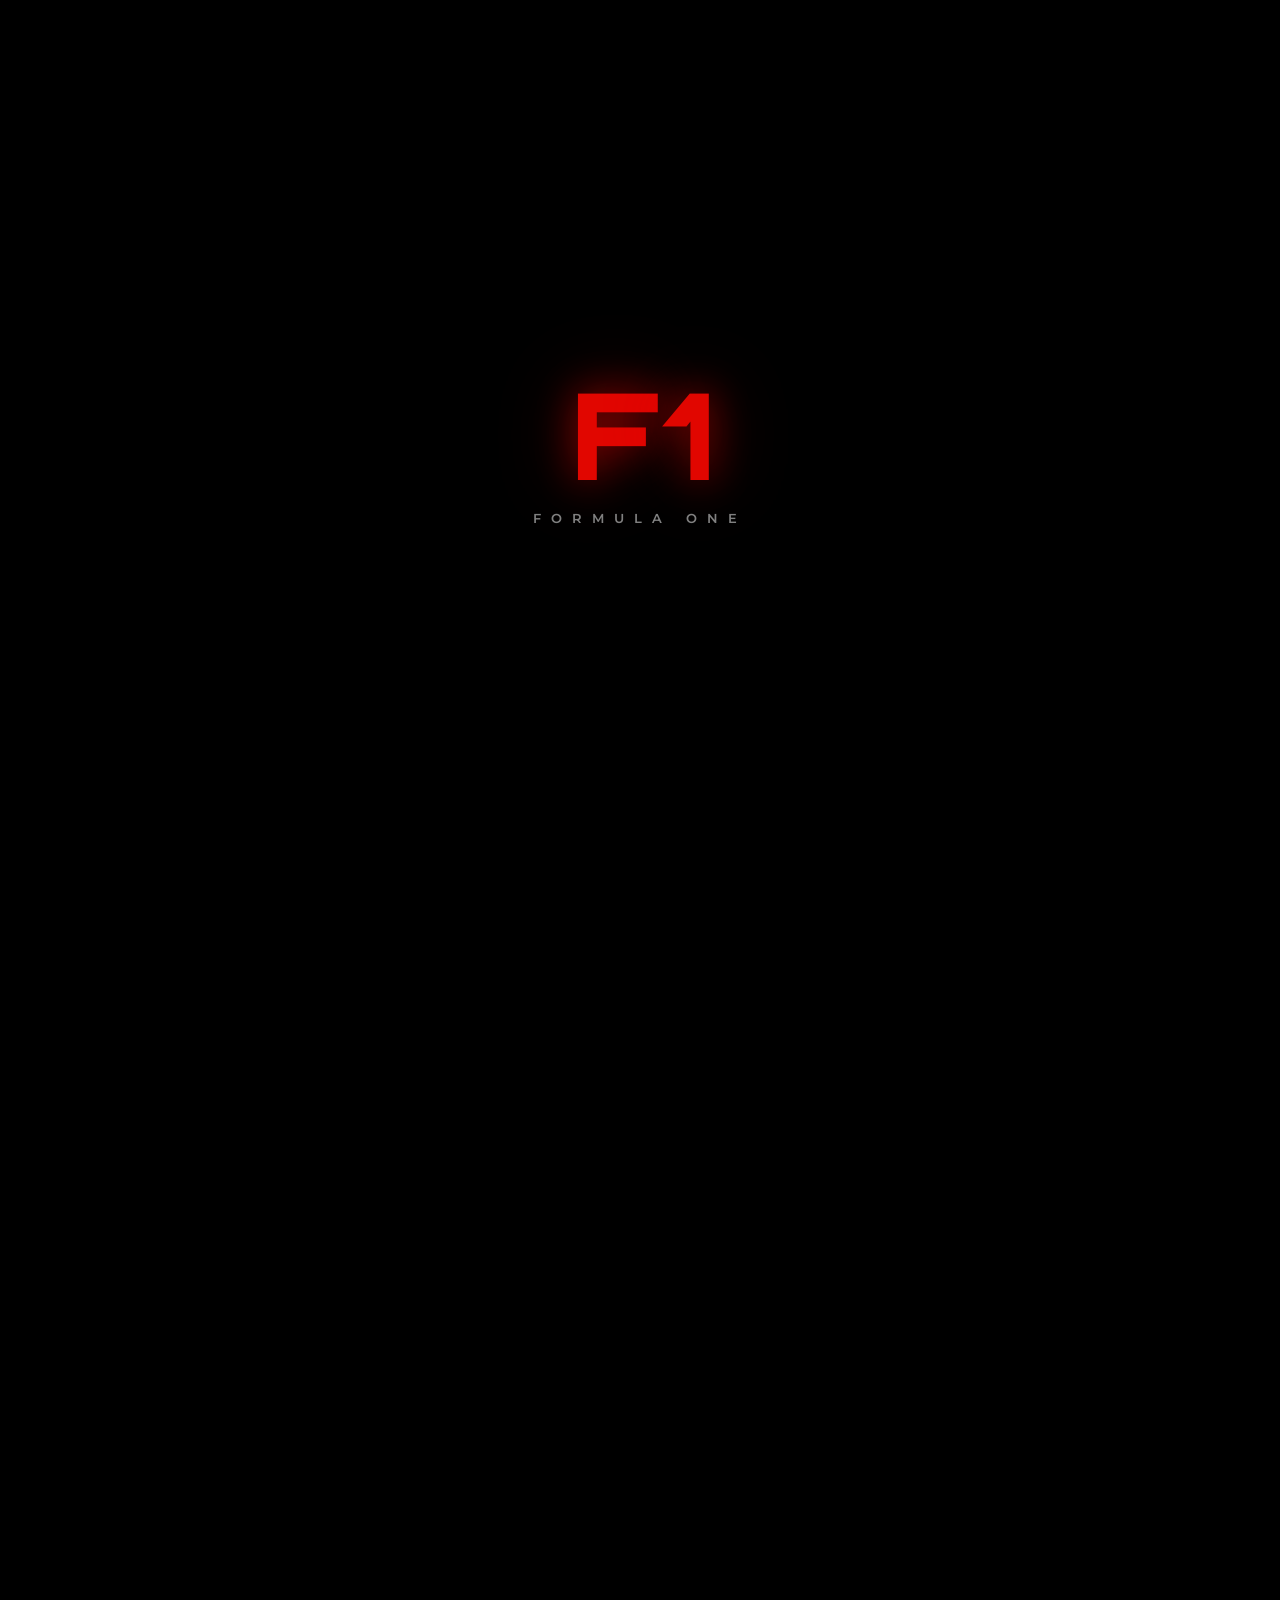
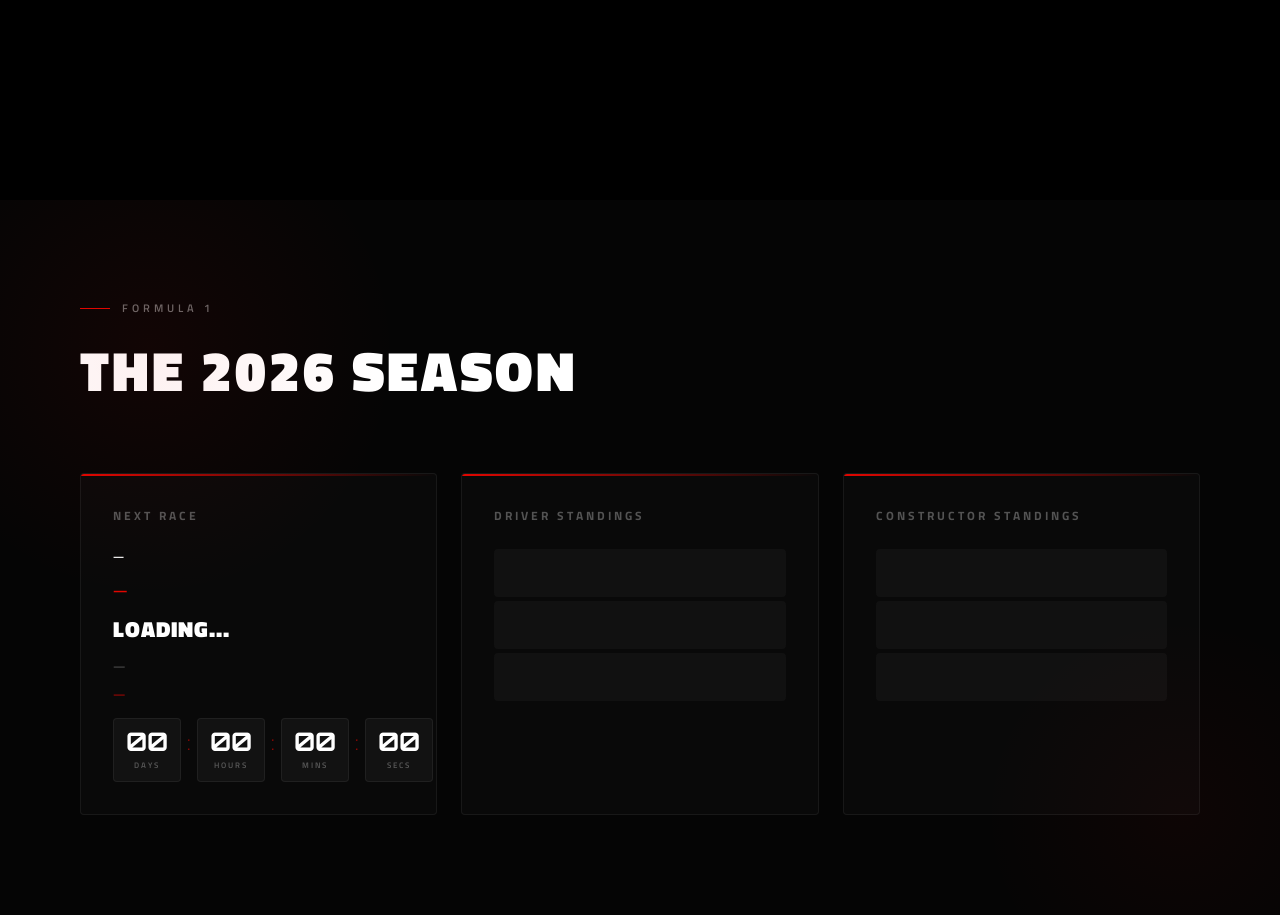
==== commit 414a48ec: "Debugged the code." ====
--- a/index.html
+++ b/index.html
@@ -6,27 +6,24 @@
     <title>The World of Formula 1</title>
 
     <!-- Google Fonts -->
-    <!-- FIX — two separate link tags -->
     <link
-      href="https://fonts.googleapis.com/css2?family=Montserrat:wght@300;500;700;900&display=swap"
+      href="https://fonts.googleapis.com/css2?family=Montserrat:wght@300;500;700;900&family=Orbitron:wght@400;700;900&family=Titillium+Web:wght@300;400;600;700;900&display=swap"
       rel="stylesheet"
     />
-    <link
-      href="https://fonts.googleapis.com/css2?family=Orbitron:wght@700;900&display=swap"
-      rel="stylesheet"
-    />
-    <link
-      href="https://fonts.googleapis.com/css2?family=Titillium+Web:wght@400;600;700;900&display=swap"
-      rel="stylesheet"
-    />
-
+
+    <!-- Stylesheet -->
     <link rel="stylesheet" href="css/style.css" />
 
+    <!-- GSAP -->
     <script src="https://cdnjs.cloudflare.com/ajax/libs/gsap/3.12.2/gsap.min.js"></script>
     <script src="https://cdnjs.cloudflare.com/ajax/libs/gsap/3.12.2/ScrollTrigger.min.js"></script>
   </head>
+
   <body class="no-scroll">
+
+    <!-- ===================== LOADING SCREEN ===================== -->
     <div class="loading-screen" id="loadingScreen">
+
       <!-- PRE-LOADER -->
       <div class="preloader" id="preloader">
         <div class="f1-logo-wrap">
@@ -38,10 +35,10 @@
         </div>
       </div>
 
-      <!-- Skip Intro Button (ONLY ONE!) -->
+      <!-- SKIP INTRO BUTTON -->
       <button class="skip-intro" id="skipIntro">Skip Intro</button>
 
-      <!-- Start Button -->
+      <!-- START BUTTON -->
       <div class="start-button-container" id="startButton">
         <button class="start-btn">
           <span class="btn-icon">🏁</span>
@@ -61,7 +58,7 @@
         <p class="start-hint">Press to begin</p>
       </div>
 
-      <!-- F1 Lights -->
+      <!-- F1 LIGHTS -->
       <div class="f1-lights" id="f1Lights" style="display: none">
         <div class="light"></div>
         <div class="light"></div>
@@ -70,14 +67,16 @@
         <div class="light"></div>
       </div>
 
+      <!-- LIGHTS OUT TEXT -->
       <div class="loading-text" id="loadingText">
         <span>LIGHTS OUT</span>
         <span>& AWAY WE GO</span>
       </div>
 
+      <!-- CHEQUERED FLAG STRIP -->
       <div class="chequered-flag"></div>
 
-      <!-- CHEQUERED FLAG GIF -->
+      <!-- CHEQUERED FLAG GIF OVERLAY -->
       <div class="flag-overlay" id="flagOverlay">
         <img
           src="assets/Images/chequered.gif"
@@ -86,9 +85,12 @@
           id="flagGif"
         />
       </div>
+
     </div>
-
-    <!-- SCROLL PROGRESS -->
+    <!-- ===================== END LOADING SCREEN ===================== -->
+
+
+    <!-- ===================== SCROLL PROGRESS ===================== -->
     <div class="scroll-progress" id="scrollProgress">
       <div class="progress-dot"></div>
       <div class="progress-dot"></div>
@@ -98,20 +100,22 @@
       <div class="progress-dot"></div>
     </div>
 
-    <!-- CHAPTER INDICATOR -->
+    <!-- ===================== CHAPTER INDICATOR ===================== -->
     <div class="chapter-indicator" id="chapterIndicator">
       <div class="chapter-number">01</div>
       <div class="chapter-divider"></div>
       <div class="chapter-name">HOME</div>
     </div>
 
-    <!-- NAVBAR -->
+    <!-- ===================== NAVBAR ===================== -->
     <nav class="navbar" id="navbar">
-      <!-- F1 Logo - clicks to official F1 website -->
+
+      <!-- F1 Logo — links to official F1 site -->
       <a href="https://www.formula1.com" target="_blank" class="logo-link">
         <img src="assets/Images/f1-logo1.png" alt="F1 Logo" class="logo" />
       </a>
 
+      <!-- Nav Links with dropdowns -->
       <ul class="nav-links">
         <li>
           <a class="nav-link active" href="#home">HOME</a>
@@ -133,101 +137,115 @@
         </li>
       </ul>
 
-      <!-- Live button - goes to F1 schedule page -->
+      <!-- Live Timing Button -->
       <div
         class="live-timing"
-        onclick="
-          window.open('https://www.formula1.com/en/racing/2026', '_blank')
-        "
+        onclick="window.open('https://www.formula1.com/en/racing/2026', '_blank')"
       >
         <span class="clock-icon">⏱</span>
         <span class="live-text">LIVE</span>
       </div>
+
     </nav>
-
-    <!-- HERO -->
+    <!-- ===================== END NAVBAR ===================== -->
+
+
+    <!-- ===================== HERO ===================== -->
     <section class="hero" id="home">
+
       <!-- Background Image -->
       <div class="hero-bg">
         <img src="assets/Images/hero1.png" alt="Formula 1" class="hero-img" />
       </div>
 
-      <!-- Centered Content -->
+      <!-- Hero Content -->
       <div class="hero-content">
-        <!-- Main headline -->
         <h1 class="hero-title">
           <span class="hero-title-top">THE WORLD OF</span>
           <span class="hero-title-bottom">FORMULA <em>1</em></span>
         </h1>
-
-        <!-- Subheading -->
         <p class="hero-sub">Speed. Power. Legacy.</p>
       </div>
-      <!-- ✅ hero-content closes HERE -->
-
-      <!-- Scroll indicator — OUTSIDE hero-content -->
+
+      <!-- Scroll Indicator -->
       <div class="hero-scroll">
         <span class="hero-scroll-text">Scroll</span>
         <div class="hero-chevrons">
           <span class="chevron"></span>
         </div>
       </div>
+
     </section>
-    <!-- ✅ hero section closes HERE -->
-
-    <!-- WHAT IS F1 SECTION -->
-    <section class="f1-intro" id="about">
-      <div class="f1-intro-content">
-        <!-- Left — Text -->
-        <div class="f1-intro-left">
+    <!-- ===================== END HERO ===================== -->
+
+
+    <!-- ===================== WHAT IS F1 — CINEMATIC ===================== -->
+    <section class="f1-cinematic" id="about">
+
+      <!-- Red line that draws across -->
+      <div class="cin-line"></div>
+
+      <!-- Words that slam in -->
+      <div class="cin-words">
+        <div class="cin-word" data-delay="0">FASTEST.</div>
+        <div class="cin-word" data-delay="0.15">MOST DANGEROUS.</div>
+        <div class="cin-word" data-delay="0.3">MOST WATCHED.</div>
+      </div>
+
+      <!-- Main content card -->
+      <div class="cin-content">
+        <div class="cin-left">
           <div class="season-label">
             <span class="season-label-line"></span>
             <span class="season-label-text">Since 1950</span>
           </div>
-          <h2 class="f1-intro-title">WHAT IS<br />FORMULA <em>1</em>?</h2>
-          <p class="f1-intro-text">
+          <h2 class="cin-title">WHAT IS<br />FORMULA <em>1</em>?</h2>
+          <p class="cin-text">
             Formula 1 is the pinnacle of motorsport — the fastest, most
             technologically advanced racing series on the planet.
           </p>
-          <p class="f1-intro-text">
-            Eleven constructor teams, twenty two of the world's greatest
-            drivers, and machines capable of exceeding 350 km/h — all pushing
-            the boundaries of human and engineering excellence, race after race.
+          <p class="cin-text">
+            Ten teams. Twenty drivers. Machines capable of exceeding 350 km/h.
+            Every race pushing the limits of human and engineering performance.
           </p>
         </div>
 
-        <!-- Right — Stats -->
-        <div class="f1-intro-right">
-          <div class="f1-stat">
-            <span class="f1-stat-num">1950</span>
-            <span class="f1-stat-label">Year Founded</span>
-          </div>
-          <div class="f1-stat">
-            <span class="f1-stat-num">24</span>
-            <span class="f1-stat-label">Races Per Season</span>
-          </div>
-          <div class="f1-stat">
-            <span class="f1-stat-num">10</span>
-            <span class="f1-stat-label">Constructor Teams</span>
-          </div>
-          <div class="f1-stat">
-            <span class="f1-stat-num">20</span>
-            <span class="f1-stat-label">Drivers On The Grid</span>
-          </div>
-          <div class="f1-stat">
-            <span class="f1-stat-num">350<em>km/h</em></span>
-            <span class="f1-stat-label">Top Speed</span>
-          </div>
-          <div class="f1-stat">
-            <span class="f1-stat-num">1.5<em>bn</em></span>
-            <span class="f1-stat-label">Global Fans</span>
-          </div>
-        </div>
-      </div>
+        <!-- Animated stats grid -->
+        <div class="cin-right">
+          <div class="cin-stat" data-target="1950">
+            <span class="cin-stat-num">0</span>
+            <span class="cin-stat-label">Year Founded</span>
+          </div>
+          <div class="cin-stat" data-target="24">
+            <span class="cin-stat-num">0</span>
+            <span class="cin-stat-label">Races Per Season</span>
+          </div>
+          <div class="cin-stat" data-target="10">
+            <span class="cin-stat-num">0</span>
+            <span class="cin-stat-label">Constructor Teams</span>
+          </div>
+          <div class="cin-stat" data-target="20">
+            <span class="cin-stat-num">0</span>
+            <span class="cin-stat-label">Drivers On The Grid</span>
+          </div>
+          <div class="cin-stat" data-target="350">
+            <span class="cin-stat-num">0</span>
+            <span class="cin-stat-label">Top Speed km/h</span>
+          </div>
+          <div class="cin-stat" data-target="1500000000">
+            <span class="cin-stat-num">0</span>
+            <span class="cin-stat-label">Global Fans</span>
+          </div>
+        </div>
+      </div>
+
     </section>
-
-    <!-- THE SEASON SECTION -->
+    <!-- ===================== END CINEMATIC ===================== -->
+
+
+    <!-- ===================== THE SEASON ===================== -->
     <section class="season" id="season">
+
       <!-- Section Header -->
       <div class="season-header">
         <div class="season-label">
@@ -237,40 +255,34 @@
         <h2 class="season-title">THE 2026 SEASON</h2>
       </div>
 
+      <!-- Three cards: Next Race, Driver Standings, Constructor Standings -->
       <div class="season-grid">
+
         <!-- NEXT RACE CARD -->
         <div class="season-card next-race-card">
           <div class="card-label">Next Race</div>
           <div class="race-round" id="raceRound">—</div>
-
           <div class="race-country" id="raceCountry">—</div>
           <div class="race-name" id="raceName">Loading...</div>
           <div class="race-location" id="raceLocation">—</div>
           <div class="race-date" id="raceDate">—</div>
-
           <!-- Countdown Timer -->
           <div class="countdown">
             <div class="countdown-block">
               <span class="countdown-num" id="days">00</span>
               <span class="countdown-label">Days</span>
             </div>
-
             <span class="countdown-sep">:</span>
-
             <div class="countdown-block">
               <span class="countdown-num" id="hours">00</span>
               <span class="countdown-label">Hours</span>
             </div>
-
             <span class="countdown-sep">:</span>
-
             <div class="countdown-block">
               <span class="countdown-num" id="minutes">00</span>
               <span class="countdown-label">Mins</span>
             </div>
-
             <span class="countdown-sep">:</span>
-
             <div class="countdown-block">
               <span class="countdown-num" id="seconds">00</span>
               <span class="countdown-label">Secs</span>
@@ -280,10 +292,7 @@
 
         <!-- DRIVER STANDINGS CARD -->
         <div class="season-card standings-card">
-          <div class="card-label" id="driverStandingsLabel">
-            Driver Standings
-          </div>
-
+          <div class="card-label" id="driverStandingsLabel">Driver Standings</div>
           <div class="standings-list" id="driverStandings">
             <div class="standing-skeleton"></div>
             <div class="standing-skeleton"></div>
@@ -293,136 +302,24 @@
 
         <!-- CONSTRUCTOR STANDINGS CARD -->
         <div class="season-card standings-card">
-          <div class="card-label" id="constructorStandingsLabel">
-            Constructor Standings
-          </div>
-
+          <div class="card-label" id="constructorStandingsLabel">Constructor Standings</div>
           <div class="standings-list" id="constructorStandings">
             <div class="standing-skeleton"></div>
             <div class="standing-skeleton"></div>
             <div class="standing-skeleton"></div>
           </div>
         </div>
-      </div>
+
+      </div>
+
     </section>
-
-    <!-- NAV CARDS -->
-    <section class="nav-cards" id="navigate" data-section="2">
-      <div class="nav-card">
-        <div
-          class="card-bg"
-          style="
-            background-image: url(&quot;https://images.unsplash.com/photo-1558618666-fcd25c85cd64?q=80&w=2070&quot;);
-          "
-        ></div>
-        <div class="card-content">
-          <h2 class="card-title">THE GRID</h2>
-          <p class="card-subtitle">Teams • Drivers • Circuits</p>
-          <span class="card-cta">Explore</span>
-        </div>
-      </div>
-
-      <div class="nav-card">
-        <div
-          class="card-bg"
-          style="
-            background-image: url(&quot;https://images.unsplash.com/photo-1541443131876-44b03de101c5?q=80&w=2070&quot;);
-          "
-        ></div>
-        <div class="card-content">
-          <h2 class="card-title">LEGACY</h2>
-          <p class="card-subtitle">History • Records • Icons</p>
-          <span class="card-cta">Discover</span>
-        </div>
-      </div>
-    </section>
-
-    <!-- DID YOU KNOW -->
-    <section class="did-you-know" id="facts" data-section="3">
-      <h2 class="dyk-title">Did You Know?</h2>
-      <div class="facts-grid">
-        <div class="fact-card">
-          <p class="fact-text">
-            F1 brakes can reach temperatures of
-            <span class="fact-highlight">1000°C</span>
-            – hot enough to glow red in the dark during night races.
-          </p>
-        </div>
-        <div class="fact-card">
-          <p class="fact-text">
-            Drivers lose an average of
-            <span class="fact-highlight">4kg</span> of body weight per race due
-            to extreme physical exertion and heat.
-          </p>
-        </div>
-        <div class="fact-card">
-          <p class="fact-text">
-            Modern F1 engines rev up to
-            <span class="fact-highlight">15,000 RPM</span>
-            and produce over 1000 horsepower from just 1.6 liters.
-          </p>
-        </div>
-        <div class="fact-card">
-          <p class="fact-text">
-            An F1 car can go from
-            <span class="fact-highlight">0 to 100 km/h and back to 0</span>
-            in less than 5 seconds combined.
-          </p>
-        </div>
-      </div>
-    </section>
-
-    <!-- DIVIDER -->
-    <div class="sketchy-divider" data-section="4">
-      <div class="sketchy-line">
-        <svg viewBox="0 0 1200 100">
-          <path
-            d="M 0 50 Q 150 20, 300 50 T 600 50 T 900 50 T 1200 50"
-            stroke="#E10600"
-            stroke-width="3"
-            fill="none"
-            stroke-dasharray="2000"
-            stroke-dashoffset="2000"
-          >
-            <animate
-              attributeName="stroke-dashoffset"
-              from="2000"
-              to="0"
-              dur="3s"
-              fill="freeze"
-            />
-          </path>
-          <path
-            d="M 0 55 Q 150 75, 300 55 T 600 55 T 900 55 T 1200 55"
-            stroke="#fff"
-            stroke-width="2"
-            fill="none"
-            stroke-dasharray="2000"
-            stroke-dashoffset="2000"
-          >
-            <animate
-              attributeName="stroke-dashoffset"
-              from="2000"
-              to="0"
-              dur="3s"
-              begin="0.2s"
-              fill="freeze"
-            />
-          </path>
-        </svg>
-      </div>
-    </div>
-
-    <!-- FOOTER -->
-    <footer class="footer" data-section="5">
-      <div class="checkered-flag"></div>
-      <div class="footer-content">
-        <div class="finish-line-text">FINISH LINE</div>
-        <p class="footer-text">© 2026 The World of Formula 1</p>
-        <p class="footer-text">Built with ❤️ and adrenaline</p>
-      </div>
-    </footer>
+    <!-- ===================== END SEASON ===================== -->
+
+
     <!-- Main JavaScript -->
     <script src="js/main.js"></script>
+
   </body>
 </html>
+
+
--- a/css/style.css
+++ b/css/style.css
@@ -1,8 +1,4 @@
-/* ========================================
-   GLOBAL RESET & BASE STYLES
-   - Removes default browser spacing
-   - Sets box-sizing for easier sizing
-======================================== */
+/* ===================== GLOBAL RESET ===================== */
 * {
   margin: 0;
   padding: 0;
@@ -16,16 +12,13 @@
   overflow-x: hidden;
 }
 
-/* Locks scrolling when loading screen is active */
+/* Locks scrolling while loading screen is active */
 body.no-scroll {
   overflow: hidden;
 }
 
-/* ========================================
-   PRE-LOADER
-   - Shows before start button
-   - F1 red logo animates in then fades out
-======================================== */
+
+/* ===================== PRE-LOADER ===================== */
 .preloader {
   position: absolute;
   inset: 0;
@@ -34,9 +27,7 @@
   justify-content: center;
   z-index: 3;
   background: #000;
-  transition:
-    opacity 0.6s ease,
-    visibility 0.6s ease;
+  transition: opacity 0.6s ease, visibility 0.6s ease;
 }
 
 .preloader.hide {
@@ -45,7 +36,6 @@
   pointer-events: none;
 }
 
-/* The F1 logo wrapper */
 .f1-logo-wrap {
   display: flex;
   flex-direction: column;
@@ -54,7 +44,6 @@
   animation: logoEntrance 0.8s cubic-bezier(0.16, 1, 0.3, 1) forwards;
 }
 
-/* F1 logo - the big letters */
 .f1-logo {
   display: flex;
   align-items: center;
@@ -67,13 +56,10 @@
   font-size: 120px;
   font-weight: 900;
   line-height: 1;
-  color: #e10600; /* F1 official red */
-  text-shadow:
-    0 0 40px rgba(225, 6, 0, 0.6),
-    0 0 80px rgba(225, 6, 0, 0.3);
-}
-
-/* Tagline below logo */
+  color: #e10600;
+  text-shadow: 0 0 40px rgba(225, 6, 0, 0.6), 0 0 80px rgba(225, 6, 0, 0.3);
+}
+
 .f1-tagline {
   font-family: "Montserrat", sans-serif;
   font-size: 13px;
@@ -83,33 +69,22 @@
   text-transform: uppercase;
 }
 
-/* Logo slides up + fades in */
 @keyframes logoEntrance {
-  from {
-    opacity: 0;
-    transform: translateY(30px) scale(0.95);
-  }
-  to {
-    opacity: 1;
-    transform: translateY(0) scale(1);
-  }
-}
-
-/* ========================================
-   SKIP INTRO BUTTON
-   - Appears in top-right corner
-   - Allows users to skip the F1 loading sequence
-   - Fades in after 2 seconds
-======================================== */
+  from { opacity: 0; transform: translateY(30px) scale(0.95); }
+  to   { opacity: 1; transform: translateY(0) scale(1); }
+}
+
+
+/* ===================== SKIP INTRO BUTTON ===================== */
 .skip-intro {
   position: fixed;
   top: 30px;
   right: 30px;
-  z-index: 10001; /* Above loading screen */
+  z-index: 10001;
   padding: 12px 24px;
-  background: rgba(255, 255, 255, 0.05); /* Semi-transparent white */
+  background: rgba(255, 255, 255, 0.05);
   border: 1px solid rgba(255, 255, 255, 0.2);
-  border-radius: 30px; /* Pill shape */
+  border-radius: 30px;
   color: #fff;
   font-size: 13px;
   font-weight: 600;
@@ -117,19 +92,17 @@
   letter-spacing: 1.5px;
   cursor: pointer;
   transition: all 0.3s ease;
-  backdrop-filter: blur(10px); /* Frosted glass effect */
-  animation: fadeIn 1s ease 0s both; /* Fades in after 2s delay */
-}
-
-/* Hover state - red accent appears */
+  backdrop-filter: blur(10px);
+  animation: fadeIn 1s ease 0s both;
+}
+
 .skip-intro:hover {
   background: rgba(225, 6, 0, 0.2);
   border-color: rgba(225, 6, 0, 0.6);
-  transform: translateY(-2px); /* Lifts slightly */
+  transform: translateY(-2px);
   box-shadow: 0 5px 20px rgba(225, 6, 0, 0.3);
 }
 
-/* Arrow icon after text animates on hover */
 .skip-intro::after {
   content: "→";
   margin-left: 8px;
@@ -138,81 +111,44 @@
 }
 
 .skip-intro:hover::after {
-  transform: translateX(5px); /* Slides right */
-}
-
-/* ========================================
-   LOADING SCREEN CONTAINER
-   - Full-screen overlay that appears on page load
-   - Contains F1 start button and lights sequence
-   - Background: Dark with subtle carbon fiber texture
-======================================== */
+  transform: translateX(5px);
+}
+
+
+/* ===================== LOADING SCREEN ===================== */
 .loading-screen {
   position: fixed;
-  inset: 0; /* Shorthand for top:0, right:0, bottom:0, left:0 */
+  inset: 0;
   background:
-    radial-gradient(
-      ellipse at top,
-      rgba(20, 20, 20, 1) 0%,
-      rgba(0, 0, 0, 1) 50%
-    ),
+    radial-gradient(ellipse at top, rgba(20, 20, 20, 1) 0%, rgba(0, 0, 0, 1) 50%),
     linear-gradient(135deg, #0a0a0a 0%, #000 50%, #0a0a0a 100%);
   display: flex;
   flex-direction: column;
   align-items: center;
   justify-content: center;
   gap: 50px;
-  z-index: 10000; /* Sits above everything */
+  z-index: 10000;
   transition: opacity 0.8s ease;
   overflow: hidden;
 }
 
-/* Hidden state - fades out when loading completes */
 .loading-screen.hidden {
   opacity: 0;
-  pointer-events: none; /* Prevents interaction when hidden */
-}
-
-/* ========================================
-   CARBON FIBER BACKGROUND TEXTURE
-   - Subtle crosshatch pattern
-   - Animates slowly for dynamic feel
-   - Keeps F1 racing aesthetic
-======================================== */
+  pointer-events: none;
+}
+
+/* Carbon fiber background texture */
 .loading-screen::before {
   content: "";
   position: absolute;
   inset: 0;
   background-image:
-    repeating-linear-gradient(
-      0deg,
-      transparent,
-      transparent 2px,
-      rgba(255, 255, 255, 0.03) 2px,
-      rgba(255, 255, 255, 0.03) 4px
-    ),
-    repeating-linear-gradient(
-      90deg,
-      transparent,
-      transparent 2px,
-      rgba(255, 255, 255, 0.03) 2px,
-      rgba(255, 255, 255, 0.03) 4px
-    );
+    repeating-linear-gradient(0deg, transparent, transparent 2px, rgba(255, 255, 255, 0.03) 2px, rgba(255, 255, 255, 0.03) 4px),
+    repeating-linear-gradient(90deg, transparent, transparent 2px, rgba(255, 255, 255, 0.03) 2px, rgba(255, 255, 255, 0.03) 4px);
   opacity: 0.3;
   animation: driftTexture 30s linear infinite;
 }
 
-/* Slowly drifts the texture diagonally */
-@keyframes driftTexture {
-  0% {
-    transform: translate(0, 0);
-  }
-  100% {
-    transform: translate(20px, 20px);
-  }
-}
-
-/* Placeholder for removed vertical line - kept for future use */
 .loading-screen::after {
   content: "";
   position: absolute;
@@ -221,14 +157,15 @@
   opacity: 0;
 }
 
-/* ========================================
-   START BUTTON CONTAINER
-   - Holds the main START button and status indicators
-   - Perfectly centered on screen using absolute positioning
-   - Fades in smoothly on page load
-======================================== */
+@keyframes driftTexture {
+  0%   { transform: translate(0, 0); }
+  100% { transform: translate(20px, 20px); }
+}
+
+
+/* ===================== START BUTTON CONTAINER ===================== */
 .start-button-container {
-  display: none; /* Hidden by default — JS shows it */
+  display: none;
   opacity: 0;
   flex-direction: column;
   align-items: center;
@@ -237,138 +174,93 @@
   position: absolute;
   top: 50%;
   left: 50%;
-  transform: translate(-50%, -50%); /* Centers perfectly */
+  transform: translate(-50%, -50%);
   z-index: 2;
   background: transparent;
 }
 
-/* ========================================
-   MINIMAL START BUTTON
-   - Circular button (200x200px)
-   - Transparent with white outline (F1 minimalist style)
-   - Initiates the F1 lights sequence when clicked
-======================================== */
+
+/* ===================== START BUTTON ===================== */
 .start-btn {
   position: relative;
   width: 200px;
   height: 200px;
-  border-radius: 50%; /* Makes it circular */
+  border-radius: 50%;
   background: transparent;
-  border: 2px solid rgba(255, 255, 255, 0.3); /* Subtle white border */
+  border: 2px solid rgba(255, 255, 255, 0.3);
   cursor: pointer;
   display: flex;
   flex-direction: column;
   align-items: center;
   justify-content: center;
   gap: 8px;
-  transition: all 0.4s cubic-bezier(0.4, 0, 0.2, 1); /* Smooth easing */
+  transition: all 0.4s cubic-bezier(0.4, 0, 0.2, 1);
   overflow: visible;
 }
 
-/* ========================================
-   ANIMATED PROGRESS RING
-   - Appears on hover
-   - White spinning arc (like F1 pit timer)
-   - Rotates continuously for dynamic effect
-======================================== */
+/* Spinning ring on hover */
 .start-btn::before {
   content: "";
   position: absolute;
-  inset: -3px; /* Positions slightly outside button */
+  inset: -3px;
   border-radius: 50%;
   border: 2px solid transparent;
-  border-top-color: #fff; /* White arc on top */
-  border-right-color: #fff; /* White arc on right */
+  border-top-color: #fff;
+  border-right-color: #fff;
   animation: rotateRing 2s linear infinite;
-  opacity: 0; /* Hidden by default */
+  opacity: 0;
   transition: opacity 0.4s ease;
 }
 
-/* Show the ring on hover */
 .start-btn:hover::before {
   opacity: 0.8;
 }
 
-/* Continuously rotates the ring */
-@keyframes rotateRing {
-  0% {
-    transform: rotate(0deg);
-  }
-  100% {
-    transform: rotate(360deg);
-  }
-}
-
-/* ========================================
-   SUBTLE PULSE RING
-   - Always animating (even without hover)
-   - Subtle white pulse that expands/contracts
-   - Adds life to the button
-======================================== */
+/* Subtle pulse ring */
 .start-btn::after {
   content: "";
   position: absolute;
   inset: -2px;
   border-radius: 50%;
-  border: 1px solid rgba(255, 255, 255, 0); /* Invisible by default */
+  border: 1px solid rgba(255, 255, 255, 0);
   animation: pulseRing 2s ease-in-out infinite;
 }
 
-/* Pulse animation - expands and becomes visible, then contracts */
-@keyframes pulseRing {
-  0%,
-  100% {
-    transform: scale(1);
-    border-color: rgba(255, 255, 255, 0); /* Invisible */
-  }
-  50% {
-    transform: scale(1.08); /* Slightly larger */
-    border-color: rgba(255, 255, 255, 0.3); /* Visible white */
-  }
-}
-
-/* ========================================
-   BUTTON HOVER STATE
-   - Border becomes more visible (white)
-   - Button scales up slightly
-======================================== */
 .start-btn:hover {
-  border-color: rgba(255, 255, 255, 0.6); /* Brighter white border */
-  transform: scale(1.05); /* 5% larger */
-}
-
-/* Button pressed state - scales down */
+  border-color: rgba(255, 255, 255, 0.6);
+  transform: scale(1.05);
+}
+
 .start-btn:active {
   transform: scale(0.98);
 }
 
-/* ========================================
-   BUTTON TEXT - "START"
-   - Orbitron font (F1 racing style)
-   - Extra letter spacing for elegance
-   - Expands further on hover
-======================================== */
+@keyframes rotateRing {
+  0%   { transform: rotate(0deg); }
+  100% { transform: rotate(360deg); }
+}
+
+@keyframes pulseRing {
+  0%, 100% { transform: scale(1);    border-color: rgba(255, 255, 255, 0); }
+  50%       { transform: scale(1.08); border-color: rgba(255, 255, 255, 0.3); }
+}
+
+
+/* ===================== BUTTON ELEMENTS ===================== */
 .btn-text {
   font-family: "Orbitron", sans-serif;
   font-size: 18px;
   font-weight: 700;
   color: #fff;
-  letter-spacing: 6px; /* Wide spacing */
+  letter-spacing: 6px;
   text-transform: uppercase;
   transition: all 0.3s ease;
 }
 
-/* Text expands even more on hover */
 .start-btn:hover .btn-text {
-  color: #fff;
   letter-spacing: 8px;
 }
 
-/* ========================================
-   BUTTON ICON - Checkered Flag Emoji
-   - Visual racing indicator
-   - Scales up on hover
-======================================== */
 .btn-icon {
   font-size: 36px;
   opacity: 0.9;
@@ -377,127 +269,63 @@
 
 .start-btn:hover .btn-icon {
   opacity: 1;
-  transform: scale(1.1); /* Grows slightly */
-}
-
-/* ========================================
-   MINIMAL F1 LABEL
-   - Small "F1" text at bottom of button
-   - Subtle branding element
-======================================== */
+  transform: scale(1.1);
+}
+
 .f1-label {
   position: absolute;
   bottom: 18px;
   font-family: "Orbitron", sans-serif;
   font-size: 10px;
   font-weight: 700;
-  color: rgba(255, 24, 1); /* Very subtle white */
+  color: rgb(255, 24, 1);
   letter-spacing: 3px;
   text-transform: uppercase;
 }
 
-/* ========================================
-   STATUS INDICATORS - "READY" & "SYSTEM OK"
-   - Shows system status below button
-   - Pill-shaped container with blur effect
-   - Green dots indicate ready state
-======================================== */
+
+/* ===================== ENGINE INDICATORS ===================== */
 .engine-indicators {
   display: flex;
   gap: 32px;
   padding: 14px 32px;
-  background: rgba(0, 0, 0, 0.2); /* Dark semi-transparent */
+  background: rgba(0, 0, 0, 0.2);
   border: 1px solid rgba(255, 255, 255, 0.1);
-  border-radius: 50px; /* Pill shape */
-  backdrop-filter: blur(5px); /* Frosted glass effect */
-}
-
-/* ========================================
-   INDIVIDUAL INDICATOR
-   - Each status line (READY, SYSTEM OK)
-   - Dot + text layout
-   - Pulses gently to show "alive" state
-======================================== */
+  border-radius: 50px;
+  backdrop-filter: blur(5px);
+}
+
 .indicator {
   display: flex;
   align-items: center;
   gap: 10px;
   font-size: 11px;
-  color: rgba(255, 255, 255, 0.7); /* Slightly transparent white */
+  color: rgba(255, 255, 255, 0.7);
   font-weight: 500;
   text-transform: uppercase;
   letter-spacing: 1.5px;
-  font-family: "Montserrat", sans-serif; /* Cleaner font than Orbitron */
+  font-family: "Montserrat", sans-serif;
   transition: all 0.3s ease;
   animation: indicatorPulse 3s ease-in-out infinite;
 }
 
-/* Stagger the animations so they don't pulse together */
-.indicator:nth-child(1) {
-  animation-delay: 0s; /* First indicator starts immediately */
-}
-
-.indicator:nth-child(2) {
-  animation-delay: 1.5s; /* Second indicator starts 1.5s later */
-}
-
-/* Gentle pulse animation - moves up/down and fades */
-@keyframes indicatorPulse {
-  0%,
-  100% {
-    opacity: 0.7;
-    transform: translateY(0);
-  }
-  50% {
-    opacity: 1;
-    transform: translateY(-2px); /* Moves up slightly */
-  }
-}
-
-/* ========================================
-   STATUS INDICATOR DOT
-   - Green glowing dot
-   - Indicates "ready" status (like F1 green flag)
-   - Blinks independently for each indicator
-======================================== */
+.indicator:nth-child(1) { animation-delay: 0s; }
+.indicator:nth-child(2) { animation-delay: 1.5s; }
+
 .indicator-dot {
   width: 5px;
   height: 5px;
-  border-radius: 50%; /* Circular */
-  background: rgba(0, 255, 0, 0.9); /* Bright green */
-  box-shadow: 0 0 10px rgba(0, 255, 0, 0.5); /* Green glow */
+  border-radius: 50%;
+  background: rgba(0, 255, 0, 0.9);
+  box-shadow: 0 0 10px rgba(0, 255, 0, 0.5);
   animation: dotBlink 2s ease-in-out infinite;
 }
 
-/* Stagger dot blinks */
-.indicator:nth-child(1) .indicator-dot {
-  animation-delay: 0s;
-}
-
-.indicator:nth-child(2) .indicator-dot {
-  animation-delay: 1s; /* Second dot blinks 1s later */
-}
-
-/* Dot blink animation - fades and shrinks */
-@keyframes dotBlink {
-  0%,
-  100% {
-    opacity: 1;
-    transform: scale(1);
-  }
-  50% {
-    opacity: 0.5;
-    transform: scale(0.8); /* Smaller when dimmed */
-  }
-}
-
-/* ========================================
-   HINT TEXT - "Press to begin"
-   - Subtle instruction text
-   - Fades in and out gently
-======================================== */
+.indicator:nth-child(1) .indicator-dot { animation-delay: 0s; }
+.indicator:nth-child(2) .indicator-dot { animation-delay: 1s; }
+
 .start-hint {
-  color: rgba(255, 255, 255, 0.457); /* Very subtle white */
+  color: rgba(255, 255, 255, 0.457);
   font-size: 12px;
   font-weight: 400;
   letter-spacing: 2px;
@@ -505,44 +333,30 @@
   animation: fadeInOut 4s ease-in-out infinite;
 }
 
-/* Fade in/out animation for hint text */
+@keyframes indicatorPulse {
+  0%, 100% { opacity: 0.7; transform: translateY(0); }
+  50%       { opacity: 1;   transform: translateY(-2px); }
+}
+
+@keyframes dotBlink {
+  0%, 100% { opacity: 1;   transform: scale(1); }
+  50%       { opacity: 0.5; transform: scale(0.8); }
+}
+
 @keyframes fadeInOut {
-  0%,
-  100% {
-    opacity: 0.3;
-  }
-  50% {
-    opacity: 0.6;
-  }
-}
-
-/* ========================================
-   FADE IN ANIMATION
-   - Used for elements appearing on page load
-   - Slides up while fading in
-======================================== */
-@keyframes fadeIn {
-  from {
-    opacity: 0;
-    transform: translateY(30px); /* Starts below */
-  }
-  to {
-    opacity: 1;
-    transform: translateY(0); /* Ends in place */
-  }
-}
-
-/* LOADING LIGHTS SEQUENCE*/
-
+  0%, 100% { opacity: 0.3; }
+  50%       { opacity: 0.6; }
+}
+
+
+/* ===================== F1 LIGHTS SEQUENCE ===================== */
 .f1-lights {
   display: flex;
   gap: 35px;
   padding: 30px 45px;
   background: linear-gradient(145deg, #0a0a0a, #1a1a1a);
   border-radius: 20px;
-  box-shadow:
-    0 10px 40px rgba(0, 0, 0, 0.8),
-    inset 0 2px 4px rgba(255, 255, 255, 0.05);
+  box-shadow: 0 10px 40px rgba(0, 0, 0, 0.8), inset 0 2px 4px rgba(255, 255, 255, 0.05);
   border: 2px solid #222;
 }
 
@@ -551,9 +365,7 @@
   height: 70px;
   border-radius: 50%;
   background: radial-gradient(circle at 30% 30%, #2a2a2a, #0d0d0d);
-  box-shadow:
-    inset 0 4px 10px rgba(0, 0, 0, 0.9),
-    0 2px 6px rgba(0, 0, 0, 0.5);
+  box-shadow: inset 0 4px 10px rgba(0, 0, 0, 0.9), 0 2px 6px rgba(0, 0, 0, 0.5);
   border: 3px solid #1a1a1a;
   position: relative;
   transition: all 0.4s ease;
@@ -588,15 +400,12 @@
 }
 
 @keyframes lightGlow {
-  0%,
-  100% {
-    transform: scale(1);
-  }
-  50% {
-    transform: scale(1.05);
-  }
-}
-
+  0%, 100% { transform: scale(1); }
+  50%       { transform: scale(1.05); }
+}
+
+
+/* ===================== LIGHTS OUT TEXT ===================== */
 .loading-text {
   text-align: center;
   font-family: "Orbitron", sans-serif;
@@ -610,20 +419,6 @@
   animation: textPulse 0.8s ease;
 }
 
-@keyframes textPulse {
-  0% {
-    transform: scale(0.9);
-    opacity: 0;
-  }
-  50% {
-    transform: scale(1.05);
-  }
-  100% {
-    transform: scale(1);
-    opacity: 1;
-  }
-}
-
 .loading-text span {
   display: block;
   font-size: 48px;
@@ -631,9 +426,7 @@
   color: #fff;
   line-height: 1.2;
   text-transform: uppercase;
-  text-shadow:
-    0 0 20px rgba(225, 6, 0, 0.6),
-    0 0 40px rgba(225, 6, 0, 0.3);
+  text-shadow: 0 0 20px rgba(225, 6, 0, 0.6), 0 0 40px rgba(225, 6, 0, 0.3);
 }
 
 .loading-text span:first-child {
@@ -642,6 +435,14 @@
   margin-bottom: 8px;
 }
 
+@keyframes textPulse {
+  0%   { transform: scale(0.9); opacity: 0; }
+  50%  { transform: scale(1.05); }
+  100% { transform: scale(1);   opacity: 1; }
+}
+
+
+/* ===================== CHEQUERED FLAG ===================== */
 .chequered-flag {
   width: 260px;
   height: 18px;
@@ -654,11 +455,7 @@
   opacity: 1;
 }
 
-/* ========================================
-   CHEQUERED FLAG OVERLAY
-   - Full screen GIF after lights out text
-   - Fades in dramatically then website opens
-======================================== */
+/* Flag GIF overlay */
 .flag-overlay {
   position: absolute;
   inset: 0;
@@ -679,12 +476,11 @@
 .flag-gif {
   width: 100%;
   height: 100%;
-  object-fit: cover; /* fills entire screen */
-}
-
-/* ========================================
-   SCROLL PROGRESS
-======================================== */
+  object-fit: cover;
+}
+
+
+/* ===================== SCROLL PROGRESS ===================== */
 .scroll-progress {
   position: fixed;
   right: 30px;
@@ -715,9 +511,8 @@
   box-shadow: 0 0 15px #e10600;
 }
 
-/* ========================================
-   CHAPTER INDICATOR
-======================================== */
+
+/* ===================== CHAPTER INDICATOR ===================== */
 .chapter-indicator {
   position: fixed;
   top: 120px;
@@ -748,32 +543,8 @@
   margin: 8px 0;
 }
 
-/* ========================================
-   F1 LOGO
-======================================== */
-.logo-link {
-  display: flex;
-  align-items: center;
-  text-decoration: none;
-}
-
-.logo {
-  height: 24px;
-  cursor: pointer;
-  transition:
-    opacity 0.3s ease,
-    transform 0.3s ease;
-  filter: brightness(1);
-}
-
-.logo:hover {
-  opacity: 0.8;
-  transform: scale(1.05);
-}
-
-/* ========================================
-   NAVBAR
-======================================== */
+
+/* ===================== NAVBAR ===================== */
 .navbar {
   position: fixed;
   top: 0;
@@ -801,9 +572,8 @@
   -webkit-backdrop-filter: blur(20px);
 }
 
-/* ========================================
-   F1 LOGO
-======================================== */
+
+/* ===================== F1 LOGO ===================== */
 .logo-link {
   display: flex;
   align-items: center;
@@ -813,9 +583,7 @@
 .logo {
   height: 24px;
   cursor: pointer;
-  transition:
-    opacity 0.3s ease,
-    transform 0.3s ease;
+  transition: opacity 0.3s ease, transform 0.3s ease;
   filter: brightness(1);
 }
 
@@ -824,9 +592,8 @@
   transform: scale(1.05);
 }
 
-/* ========================================
-   NAV LINKS
-======================================== */
+
+/* ===================== NAV LINKS ===================== */
 .nav-links {
   display: flex;
   gap: 40px;
@@ -838,7 +605,7 @@
   position: relative;
 }
 
-/* ADD THIS — invisible bridge fixes dropdown disappearing */
+/* Invisible bridge so dropdown doesn't close when moving cursor */
 .nav-item::after {
   content: "";
   position: absolute;
@@ -863,7 +630,7 @@
   padding-bottom: 5px;
 }
 
-/* Red underline on hover,  Bridge gap between link and dropdown*/
+/* Red underline on hover */
 .nav-link::after {
   content: "";
   position: absolute;
@@ -875,34 +642,23 @@
   transition: width 0.3s ease;
 }
 
-.nav-link:hover {
-  color: #fff;
-}
-
-.nav-link:hover::after {
-  width: 100%;
-}
-
-/* Active/current page — always underlined */
-.nav-link.active {
-  color: #fff;
-}
-
-.nav-link.active::after {
-  width: 100%;
-}
-
-/* ========================================
-   DROPDOWN
-======================================== */
+.nav-link:hover { color: #fff; }
+.nav-link:hover::after { width: 100%; }
+
+/* Active state — always underlined */
+.nav-link.active { color: #fff; }
+.nav-link.active::after { width: 100%; }
+
+
+/* ===================== DROPDOWN ===================== */
 .dropdown {
   position: absolute;
-  top: calc(100% + 15px); /* reduced from 25px */
+  top: calc(100% + 15px);
   left: 0;
   background: rgba(10, 10, 10, 0.98);
   backdrop-filter: blur(15px);
   border: 1px solid rgba(255, 255, 255, 0.08);
-  border-top: 2px solid #e10600; /* Red top accent */
+  border-top: 2px solid #e10600;
   border-radius: 0 0 8px 8px;
   padding: 8px 0;
   min-width: 180px;
@@ -913,7 +669,6 @@
   z-index: 100;
 }
 
-/* Stays open on hover — fixed! */
 .nav-item:hover .dropdown {
   opacity: 1;
   pointer-events: all;
@@ -934,17 +689,15 @@
   border-left: 2px solid transparent;
 }
 
-/* Highlight on hover — fixed! */
 .dropdown a:hover {
   color: #fff;
   background: rgba(225, 6, 0, 0.1);
-  border-left-color: #e10600; /* Red left accent on hover */
+  border-left-color: #e10600;
   padding-left: 28px;
 }
 
-/* ========================================
-   LIVE BUTTON
-======================================== */
+
+/* ===================== LIVE BUTTON ===================== */
 .live-timing {
   display: flex;
   align-items: center;
@@ -965,7 +718,6 @@
   box-shadow: 0 4px 15px rgba(225, 6, 0, 0.3);
 }
 
-/* ✅ clock-icon is now OUTSIDE live-text — bug fixed! */
 .clock-icon {
   font-size: 18px;
   display: inline-block;
@@ -980,38 +732,11 @@
   letter-spacing: 1px;
 }
 
-/* Stagger each line */
-
-@keyframes speedLine {
-  0% {
-    background-position: 100% 0;
-  }
-  100% {
-    background-position: -100% 0;
-  }
-}
-
-/* ========================================
-   PULSE ANIMATION
-======================================== */
-@keyframes pulse {
-  0%,
-  100% {
-    opacity: 1;
-    transform: scale(1);
-  }
-  50% {
-    opacity: 0.75;
-    transform: scale(1.05);
-  } /* was 0.6 and 1.15 */
-}
-
-/* ========================================
-   HERO
-======================================== */
+
+/* ===================== HERO ===================== */
 .hero {
   position: relative;
-  z-index: 0; /* Does nothing, because hero children already control stacking. */
+  z-index: 0;
   width: 100%;
   height: 100vh;
   display: flex;
@@ -1021,31 +746,24 @@
   background: #000;
 }
 
-/* ========================================
-   BACKGROUND IMAGE
-======================================== */
 .hero-bg {
   position: absolute;
   inset: 0;
   z-index: 0;
-  overflow: hidden; /* hides the extra height when image moves */
+  overflow: hidden;
 }
 
 .hero-img {
   width: 100%;
-  height: 110%; /* slightly taller than container so it has room to move */
+  height: 110%;
   object-fit: cover;
   object-position: center 80%;
-  /* Fix backslash path issue */
   display: block;
-  filter: contrast(1.1) saturate(1.2) sharpen(1); /* keeping sharpen(1) as it's making a difference*/
-  will-change: transform; /* tells browser to optimize this for animation */
-  transition: none; /* remove any existing transition so it feels snappy */
-}
-
-/* ========================================
-   HERO CONTENT — Centered
-======================================== */
+  filter: contrast(1.1) saturate(1.2);
+  will-change: transform;
+  transition: none;
+}
+
 .hero-content {
   position: relative;
   z-index: 2;
@@ -1056,23 +774,16 @@
   gap: 24px;
   padding: 0 20px;
   animation: heroFadeUp 1.2s cubic-bezier(0.16, 1, 0.3, 1) 0.3s both;
-  margin-top: -120px; /* ADD THIS — shifts content up */
+  margin-top: -120px;
 }
 
 @keyframes heroFadeUp {
-  from {
-    opacity: 0;
-    transform: translateY(40px);
-  }
-  to {
-    opacity: 1;
-    transform: translateY(0);
-  }
-}
-
-/* ========================================
-   MAIN HEADLINE
-======================================== */
+  from { opacity: 0; transform: translateY(40px); }
+  to   { opacity: 1; transform: translateY(0); }
+}
+
+
+/* ===================== HERO TITLE ===================== */
 .hero-title {
   display: flex;
   flex-direction: column;
@@ -1083,8 +794,8 @@
 
 .hero-title-top {
   font-family: "Titillium Web", sans-serif;
-  font-size: clamp(32px, 5vw, 64px); /* Scales with screen */
-  font-weight: 300; /* Thin — premium */
+  font-size: clamp(32px, 5vw, 64px);
+  font-weight: 300;
   letter-spacing: 12px;
   text-transform: uppercase;
   color: rgba(255, 255, 255, 0.85);
@@ -1092,7 +803,7 @@
 
 .hero-title-bottom {
   font-family: "Titillium Web", sans-serif;
-  font-size: clamp(64px, 12vw, 160px); /* Big and bold */
+  font-size: clamp(64px, 12vw, 160px);
   font-weight: 900;
   letter-spacing: -2px;
   text-transform: uppercase;
@@ -1100,16 +811,13 @@
   line-height: 0.9;
 }
 
-/* The "1" in Formula 1 — red accent */
+/* Red "1" */
 .hero-title-bottom em {
   font-style: normal;
   color: #e10600;
-  margin-left: -35px; /* ADD THIS — pulls 1 closer */
-}
-
-/* ========================================
-   SUBHEADING
-======================================== */
+  margin-left: -35px;
+}
+
 .hero-sub {
   font-family: "Titillium Web", sans-serif;
   font-size: 13px;
@@ -1120,9 +828,8 @@
   margin-top: 8px;
 }
 
-/* ========================================
-   SCROLL INDICATOR — Animated Chevrons
-======================================== */
+
+/* ===================== HERO SCROLL INDICATOR ===================== */
 .hero-scroll {
   position: absolute;
   bottom: 40px;
@@ -1161,61 +868,104 @@
   animation: chevronFade 1.5s ease-in-out infinite;
 }
 
-/* Each chevron fades in sequence — wave effect */
-.chevron:nth-child(1) {
-  animation-delay: 0s;
-}
-.chevron:nth-child(2) {
-  animation-delay: 0.2s;
-}
-.chevron:nth-child(3) {
-  animation-delay: 0.4s;
-}
+.chevron:nth-child(1) { animation-delay: 0s; }
+.chevron:nth-child(2) { animation-delay: 0.2s; }
+.chevron:nth-child(3) { animation-delay: 0.4s; }
 
 @keyframes chevronFade {
-  0%,
-  100% {
-    opacity: 0.1;
-  }
-  50% {
-    opacity: 1;
-    border-color: #e10600;
-  }
-}
-
-/* ========================================
-   WHAT IS F1 SECTION
-======================================== */
-.f1-intro {
+  0%, 100% { opacity: 0.1; }
+  50%       { opacity: 1; border-color: #e10600; }
+}
+
+
+/* ===================== CINEMATIC — WHAT IS F1 ===================== */
+.f1-cinematic {
+  position: relative;
   width: 100%;
+  min-height: 100vh;
   background: #000;
-  padding: 100px 80px;
-  border-top: 1px solid rgba(255, 255, 255, 0.06);
-  border-bottom: 1px solid rgba(255, 255, 255, 0.06);
-  position: relative; /* ADD THIS */
-  z-index: 1; /* ADD THIS */
-  min-height: 100vh; /* ADD THIS — makes it full screen height */
-  display: flex;
-  align-items: center; /* ADD THIS — vertically centers content */
-}
-
-.f1-intro-content {
+  display: flex;
+  align-items: center;
+  justify-content: center;
+  overflow: hidden;
+}
+
+/* Red line that draws across screen */
+.cin-line {
+  position: absolute;
+  top: 50%;
+  left: 0;
+  width: 0;
+  height: 1px;
+  background: #e10600;
+  z-index: 2;
+  box-shadow: 0 0 10px #e10600, 0 0 20px rgba(225, 6, 0, 0.5);
+}
+
+/* Words that slam in */
+.cin-words {
+  position: absolute;
+  inset: 0;
+  display: flex;
+  flex-direction: column;
+  align-items: center;
+  justify-content: center;
+  gap: 16px;
+  z-index: 3;
+  pointer-events: none;
+}
+
+.cin-word {
+  font-family: "Titillium Web", sans-serif;
+  font-size: clamp(40px, 8vw, 100px);
+  font-weight: 900;
+  color: #fff;
+  letter-spacing: 6px;
+  text-transform: uppercase;
+  opacity: 0;
+}
+
+/* Main content card */
+.cin-content {
   display: grid;
   grid-template-columns: 1.2fr 1fr;
   gap: 80px;
   align-items: center;
-}
-
-/* ========================================
-   LEFT — TEXT
-======================================== */
-.f1-intro-left {
+  width: 100%;
+  padding: 80px;
+  opacity: 0;
+  position: relative;
+  z-index: 4;
+  background:
+    repeating-linear-gradient(
+      45deg, transparent, transparent 2px,
+      rgba(255, 255, 255, 0.012) 2px,
+      rgba(255, 255, 255, 0.012) 4px
+    ),
+    #0a0a0a;
+  border: 1px solid rgba(255, 255, 255, 0.06);
+  border-radius: 6px;
+  margin: 80px;
+}
+
+/* Red top accent on content card */
+.cin-content::after {
+  content: "";
+  position: absolute;
+  top: 0;
+  left: 0;
+  right: 0;
+  height: 2px;
+  background: linear-gradient(90deg, #e10600, transparent);
+}
+
+.cin-left {
   display: flex;
   flex-direction: column;
   gap: 24px;
 }
 
-.f1-intro-title {
+.cin-title {
   font-family: "Titillium Web", sans-serif;
   font-size: clamp(36px, 5vw, 64px);
   font-weight: 900;
@@ -1225,42 +975,41 @@
   line-height: 1.1;
 }
 
-.f1-intro-title em {
+.cin-title em {
   color: #e10600;
   font-style: normal;
 }
 
-.f1-intro-text {
+.cin-text {
   font-family: "Titillium Web", sans-serif;
   font-size: 15px;
   font-weight: 400;
   color: rgba(255, 255, 255, 0.55);
   line-height: 1.8;
-  letter-spacing: 0.3px;
-}
-
-/* ========================================
-   RIGHT — STATS GRID
-======================================== */
-.f1-intro-right {
+}
+
+/* Stats grid */
+.cin-right {
   display: grid;
   grid-template-columns: 1fr 1fr;
   gap: 12px;
 }
 
-.f1-stat {
+.cin-stat {
   display: flex;
   flex-direction: column;
   gap: 8px;
   padding: 32px 28px;
   background: rgba(255, 255, 255, 0.02);
   border: 1px solid rgba(255, 255, 255, 0.05);
-  transition: all 0.3s ease;
+  border-radius: 4px;
   position: relative;
   overflow: hidden;
-}
-
-.f1-stat::before {
+  transition: all 0.3s ease;
+}
+
+/* Red line that grows on hover */
+.cin-stat::before {
   content: "";
   position: absolute;
   top: 0;
@@ -1271,15 +1020,15 @@
   transition: width 0.3s ease;
 }
 
-.f1-stat:hover::before {
-  width: 100%;
-}
-
-.f1-stat:hover {
-  background: rgba(255, 255, 255, 0.04);
-}
-
-.f1-stat-num {
+.cin-stat:hover::before { width: 100%; }
+
+.cin-stat:hover {
+  background: rgba(225, 6, 0, 0.05);
+  border-color: rgba(225, 6, 0, 0.3);
+  transform: translateY(-2px);
+}
+
+.cin-stat-num {
   font-family: "Orbitron", sans-serif;
   font-size: clamp(24px, 3vw, 36px);
   font-weight: 700;
@@ -1287,16 +1036,7 @@
   line-height: 1;
 }
 
-.f1-stat-num em {
-  font-family: "Titillium Web", sans-serif;
-  font-size: 14px;
-  font-weight: 600;
-  color: #e10600;
-  font-style: normal;
-  margin-left: 2px;
-}
-
-.f1-stat-label {
+.cin-stat-label {
   font-family: "Titillium Web", sans-serif;
   font-size: 10px;
   font-weight: 600;
@@ -1304,17 +1044,9 @@
   text-transform: uppercase;
   color: rgba(255, 255, 255, 0.3);
 }
-/* Scroll reveal starting states */
-.f1-intro-title.visible,
-.f1-intro-text.visible,
-.f1-stat.visible {
-  opacity: 1;
-  transform: translateY(0);
-}
-
-/* ========================================
-   THE SEASON SECTION
-======================================== */
+
+
+/* ===================== THE SEASON ===================== */
 .season {
   position: relative;
   padding: 100px 80px;
@@ -1322,7 +1054,6 @@
   overflow: hidden;
 }
 
-/* Subtle red glow accent top left */
 .season::before {
   content: "";
   position: absolute;
@@ -1334,7 +1065,6 @@
   pointer-events: none;
 }
 
-/* Subtle red glow accent bottom right */
 .season::after {
   content: "";
   position: absolute;
@@ -1346,9 +1076,8 @@
   pointer-events: none;
 }
 
-/* ========================================
-   SECTION HEADER
-======================================== */
+
+/* ===================== SEASON HEADER ===================== */
 .season-header {
   margin-bottom: 60px;
 }
@@ -1385,21 +1114,19 @@
   text-transform: uppercase;
 }
 
-/* ========================================
-   SEASON GRID — 3 cards side by side
-======================================== */
+
+/* ===================== SEASON GRID ===================== */
 .season-grid {
   display: grid;
-  grid-template-columns: 1fr 1fr 1fr; /* equal columns now */
+  grid-template-columns: 1fr 1fr 1fr;
   gap: 24px;
   position: relative;
   z-index: 1;
-  align-items: stretch; /* ADD THIS — forces all cards same height */
-}
-
-/* ========================================
-   SEASON CARDS
-======================================== */
+  align-items: stretch;
+}
+
+
+/* ===================== SEASON CARDS ===================== */
 .season-card {
   background: rgba(255, 255, 255, 0.02);
   border: 1px solid rgba(255, 255, 255, 0.06);
@@ -1409,14 +1136,14 @@
   overflow: hidden;
   transition: border-color 0.3s ease;
   display: flex;
-  flex-direction: column; /* ADD THIS */
+  flex-direction: column;
 }
 
 .season-card:hover {
   border-color: rgba(225, 6, 0, 0.3);
 }
 
-/* Red top accent on cards */
+/* Red top accent */
 .season-card::before {
   content: "";
   position: absolute;
@@ -1437,14 +1164,13 @@
   margin-bottom: 24px;
 }
 
-/* ========================================
-   NEXT RACE CARD
-======================================== */
+
+/* ===================== NEXT RACE CARD ===================== */
 .next-race-card {
   display: flex;
   flex-direction: column;
-  justify-content: space-between; /* spreads elements evenly */
-  height: 100%; /* stretches to match siblings */
+  justify-content: space-between;
+  height: 100%;
 }
 
 .race-round {
@@ -1496,9 +1222,8 @@
   text-transform: uppercase;
 }
 
-/* ========================================
-   COUNTDOWN TIMER
-======================================== */
+
+/* ===================== COUNTDOWN TIMER ===================== */
 .countdown {
   padding-top: 16px;
   display: flex;
@@ -1515,7 +1240,7 @@
   border: 1px solid rgba(255, 255, 255, 0.06);
   border-radius: 4px;
   padding: 10px 12px;
-  flex: 1; /* fills available width equally */
+  flex: 1;
 }
 
 .countdown-num {
@@ -1544,9 +1269,8 @@
   flex-shrink: 0;
 }
 
-/* ========================================
-   STANDINGS LIST
-======================================== */
+
+/* ===================== STANDINGS LIST ===================== */
 .standings-list {
   display: flex;
   flex-direction: column;
@@ -1575,16 +1299,10 @@
   min-width: 20px;
 }
 
-/* Top 3 positions get red color */
-.standing-item:nth-child(1) .standing-pos {
-  color: #e10600;
-}
-.standing-item:nth-child(2) .standing-pos {
-  color: rgba(225, 6, 0, 0.6);
-}
-.standing-item:nth-child(3) .standing-pos {
-  color: rgba(225, 6, 0, 0.4);
-}
+/* Top 3 get red tints */
+.standing-item:nth-child(1) .standing-pos { color: #e10600; }
+.standing-item:nth-child(2) .standing-pos { color: rgba(225, 6, 0, 0.6); }
+.standing-item:nth-child(3) .standing-pos { color: rgba(225, 6, 0, 0.4); }
 
 .standing-color {
   width: 3px;
@@ -1618,7 +1336,7 @@
   color: #fff;
 }
 
-/* Loading skeletons */
+/* Loading skeleton */
 .standing-skeleton {
   height: 48px;
   background: rgba(255, 255, 255, 0.03);
@@ -1627,326 +1345,27 @@
 }
 
 @keyframes shimmer {
-  0%,
-  100% {
-    opacity: 0.3;
-  }
-  50% {
-    opacity: 0.7;
-  }
-}
-
-/* ========================================
-   NAV CARDS
-======================================== */
-.nav-cards {
-  min-height: 100vh;
-  padding: 120px 60px;
-  background: #000;
-  display: flex;
-  gap: 50px;
-  align-items: center;
-  justify-content: center;
-}
-
-.nav-card {
-  flex: 1;
-  height: 650px;
-  position: relative;
-  border-radius: 25px;
-  overflow: hidden;
-  cursor: pointer;
-  transition: all 0.6s cubic-bezier(0.4, 0, 0.2, 1);
-  background: #0a0a0a;
-  border: 2px solid rgba(255, 255, 255, 0.1);
-}
-
-.nav-card:hover {
-  transform: translateY(-25px) scale(1.03);
-  border-color: #e10600;
-  box-shadow: 0 40px 80px rgba(225, 6, 0, 0.4);
-}
-
-.nav-card::before {
-  content: "";
-  position: absolute;
-  top: 0;
-  left: 0;
-  width: 100%;
-  height: 100%;
-  background: linear-gradient(
-    135deg,
-    rgba(225, 6, 0, 0.3) 0%,
-    transparent 100%
-  );
-  opacity: 0;
-  transition: opacity 0.6s ease;
-  z-index: 1;
-}
-
-.nav-card:hover::before {
-  opacity: 1;
-}
-
-.card-bg {
-  position: absolute;
-  top: 0;
-  left: 0;
-  width: 100%;
-  height: 100%;
-  background-size: cover;
-  background-position: center;
-  filter: grayscale(80%) brightness(0.4);
-  transition: all 0.6s ease;
-}
-
-.nav-card:hover .card-bg {
-  filter: grayscale(0%) brightness(0.6);
-  transform: scale(1.1);
-}
-
-.card-content {
-  position: relative;
-  z-index: 2;
-  padding: 60px;
-  height: 100%;
-  display: flex;
-  flex-direction: column;
-  justify-content: flex-end;
-}
-
-.card-title {
-  font-size: 64px;
-  font-weight: 900;
-  color: #fff;
-  margin-bottom: 20px;
-  font-family: "Orbitron", sans-serif;
-  transform: translateY(0);
-  transition: transform 0.6s ease;
-  text-shadow: 0 5px 20px rgba(0, 0, 0, 0.5);
-}
-
-.nav-card:hover .card-title {
-  transform: translateY(-15px);
-}
-
-.card-subtitle {
-  font-size: 20px;
-  color: #ccc;
-  margin-bottom: 35px;
-  opacity: 0.9;
-  letter-spacing: 1px;
-}
-
-.card-cta {
-  display: inline-flex;
-  align-items: center;
-  gap: 12px;
-  color: #e10600;
-  font-size: 18px;
-  font-weight: 700;
-  text-transform: uppercase;
-  letter-spacing: 2px;
-}
-
-.card-cta::after {
-  content: "→";
-  font-size: 24px;
-  transition: transform 0.4s ease;
-}
-
-.nav-card:hover .card-cta::after {
-  transform: translateX(15px);
-}
-
-/* ========================================
-   DID YOU KNOW
-======================================== */
-.did-you-know {
-  padding: 120px 60px;
-  background: linear-gradient(135deg, #1a1a1a 0%, #0a0a0a 100%);
-}
-
-.dyk-title {
-  font-size: 56px;
-  font-weight: 900;
-  font-family: "Orbitron", sans-serif;
-  color: #e10600;
-  text-align: center;
-  margin-bottom: 80px;
-  text-transform: uppercase;
-}
-
-.facts-grid {
-  display: grid;
-  grid-template-columns: repeat(2, 1fr);
-  gap: 40px;
-  max-width: 1400px;
-  margin: 0 auto;
-}
-
-.fact-card {
-  background: rgba(255, 255, 255, 0.02);
-  border: 2px solid rgba(255, 255, 255, 0.1);
-  border-radius: 20px;
-  padding: 50px;
-  transition: all 0.5s ease;
-  position: relative;
-  overflow: hidden;
-}
-
-.fact-card::before {
-  content: "?";
-  position: absolute;
-  top: -20px;
-  right: -20px;
-  font-size: 200px;
-  color: rgba(225, 6, 0, 0.05);
-  font-weight: 900;
-}
-
-.fact-card:hover {
-  background: rgba(225, 6, 0, 0.05);
-  border-color: #e10600;
-  transform: translateY(-10px);
-}
-
-.fact-text {
-  font-size: 24px;
-  color: #fff;
-  line-height: 1.6;
-  position: relative;
-  z-index: 1;
-}
-
-.fact-highlight {
-  color: #e10600;
-  font-weight: 700;
-}
-
-/* ========================================
-   DIVIDER
-======================================== */
-.sketchy-divider {
-  height: 150px;
-  background: #000;
-  position: relative;
-  overflow: hidden;
-}
-
-.sketchy-line {
-  position: absolute;
-  top: 50%;
-  left: 0;
-  width: 100%;
-  height: 3px;
-}
-
-.sketchy-line svg {
-  width: 100%;
-  height: 100px;
-  position: absolute;
-  top: -50px;
-}
-
-/* ========================================
-   FOOTER
-======================================== */
-.footer {
-  background: #000;
-  padding: 100px 60px 50px;
-  border-top: 1px solid rgba(255, 255, 255, 0.1);
-  position: relative;
-}
-
-.checkered-flag {
-  position: absolute;
-  top: 0;
-  left: 0;
-  width: 100%;
-  height: 50px;
-  background: repeating-linear-gradient(
-    45deg,
-    #fff,
-    #fff 25px,
-    #000 25px,
-    #000 50px
-  );
-  animation: flagWave 4s ease-in-out infinite;
-}
-
-@keyframes flagWave {
-  0%,
-  100% {
-    transform: translateX(0) scaleY(1);
-    clip-path: polygon(0 0, 100% 0, 100% 100%, 0 100%);
-  }
-  25% {
-    clip-path: polygon(0 10%, 100% 0, 100% 90%, 0 100%);
-  }
-  50% {
-    transform: translateX(25px) scaleY(0.9);
-    clip-path: polygon(0 0, 100% 10%, 100% 100%, 0 90%);
-  }
-  75% {
-    clip-path: polygon(0 10%, 100% 0, 100% 90%, 0 100%);
-  }
-}
-
-.footer-content {
-  max-width: 1200px;
-  margin: 0 auto;
-  text-align: center;
-}
-
-.finish-line-text {
-  font-family: "Orbitron", sans-serif;
-  font-size: 56px;
-  font-weight: 900;
-  color: #e10600;
-  margin: 40px 0;
-  animation: finishPulse 3s ease infinite;
-  text-transform: uppercase;
-  letter-spacing: 4px;
-}
-
-@keyframes finishPulse {
-  0%,
-  100% {
-    opacity: 1;
-    transform: scale(1);
-  }
-  50% {
-    opacity: 0.7;
-    transform: scale(1.05);
-  }
-}
-
-.footer-text {
-  font-size: 16px;
-  color: #666;
-  margin: 15px 0;
-}
-
-/* ========================================
-   RESPONSIVE
-======================================== */
+  0%, 100% { opacity: 0.3; }
+  50%       { opacity: 0.7; }
+}
+
+
+/* ===================== SHARED ANIMATIONS ===================== */
+@keyframes fadeIn {
+  from { opacity: 0; transform: translateY(30px); }
+  to   { opacity: 1; transform: translateY(0); }
+}
+
+@keyframes pulse {
+  0%, 100% { opacity: 1;    transform: scale(1); }
+  50%       { opacity: 0.75; transform: scale(1.05); }
+}
+
+
+/* ===================== RESPONSIVE ===================== */
 @media (max-width: 1024px) {
-  .stats-grid {
+  .cin-right {
     grid-template-columns: repeat(2, 1fr);
-  }
-
-  .facts-grid {
-    grid-template-columns: 1fr;
-  }
-
-  .nav-cards {
-    flex-direction: column;
-  }
-
-  .nav-card {
-    height: 500px;
-    width: 100%;
   }
 }
 
@@ -1973,51 +1392,8 @@
     padding: calc(70px + 60px) 20px 0;
   }
 
-  .hero-content h1 {
-    font-size: 42px;
-  }
-
-  .hero-content p {
-    font-size: 16px;
-  }
-
-  .hero-car {
-    width: 80%;
-    right: -40px;
-  }
-
-  .section-title {
-    font-size: 36px;
-  }
-
-  .section-description {
-    font-size: 18px;
-  }
-
-  .stats-grid {
-    grid-template-columns: 1fr;
-    gap: 30px;
-  }
-
-  .card-title {
-    font-size: 48px;
-  }
-
-  .card-subtitle {
-    font-size: 16px;
-  }
-
-  .dyk-title {
-    font-size: 38px;
-  }
-
-  .fact-text {
-    font-size: 20px;
-  }
-
-  .finish-line-text {
-    font-size: 36px;
-  }
+  .hero-content h1 { font-size: 42px; }
+  .hero-content p  { font-size: 16px; }
 
   .f1-lights {
     gap: 18px;
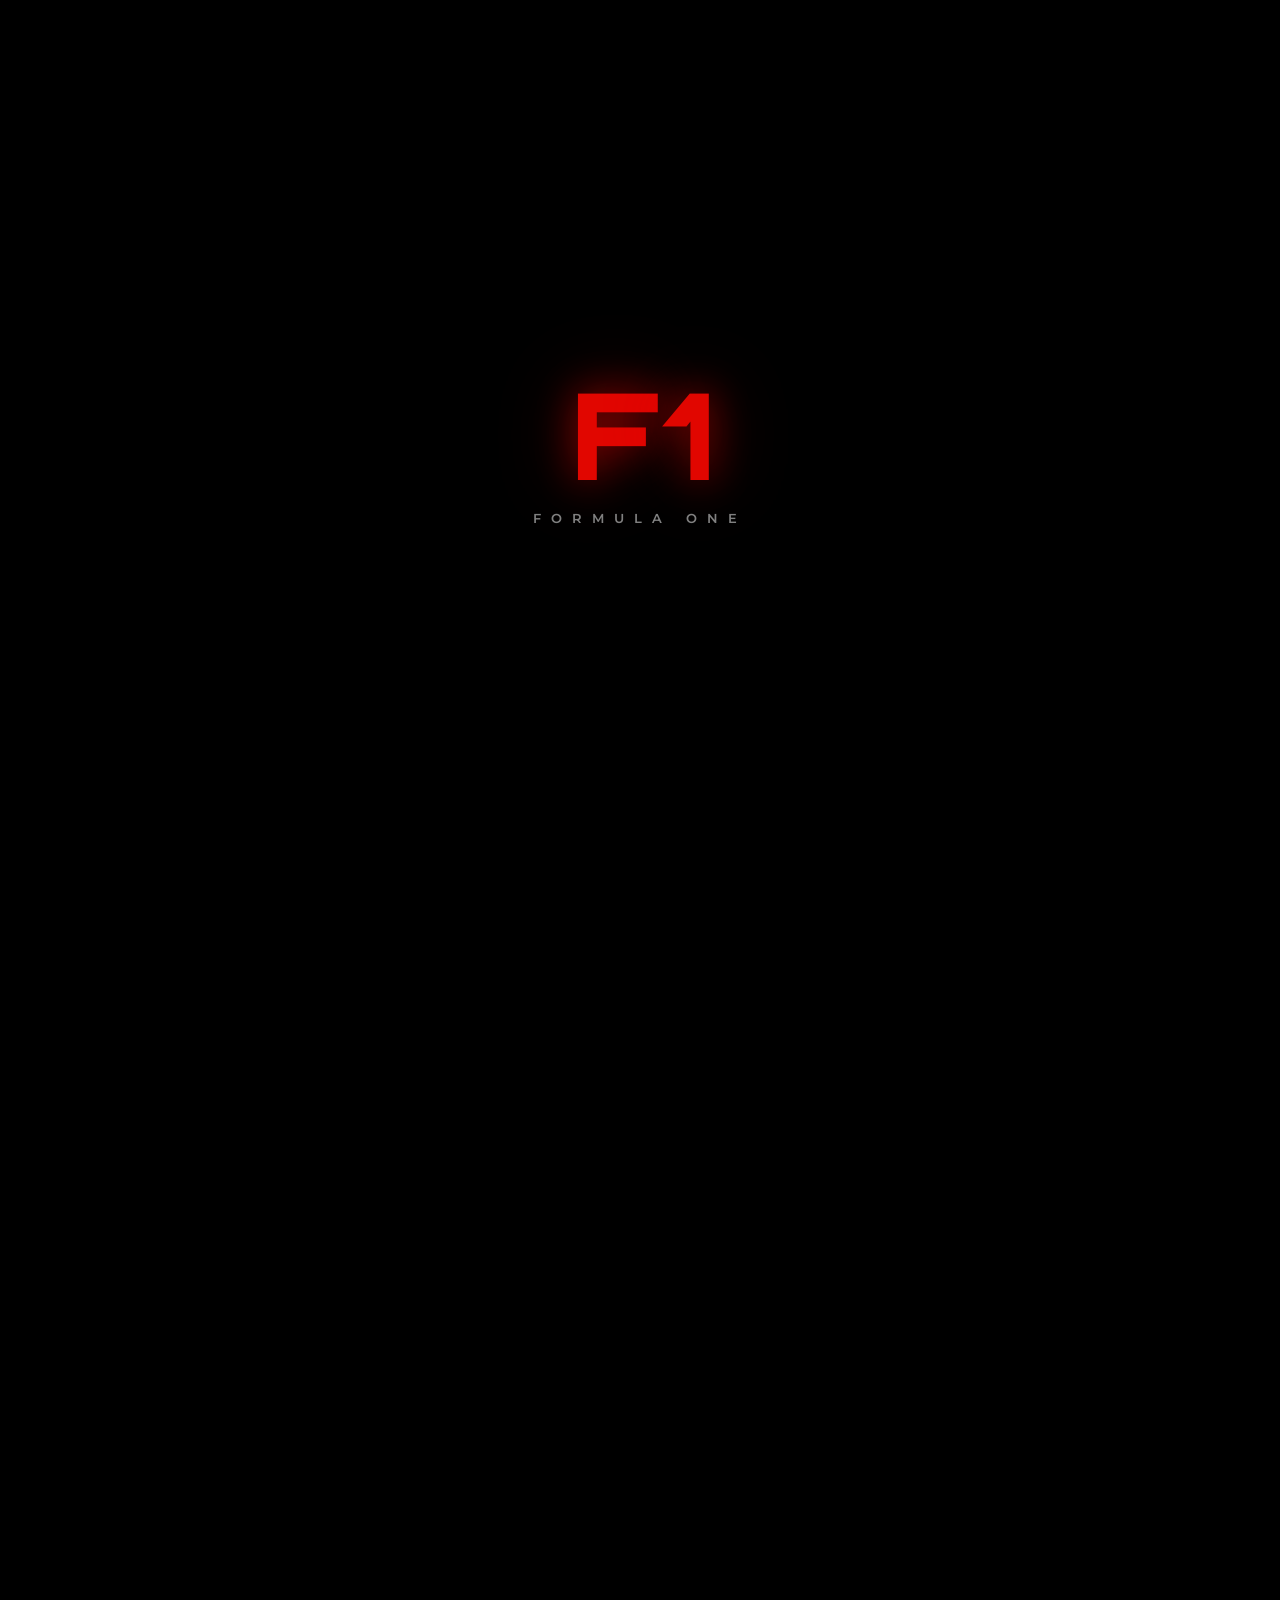
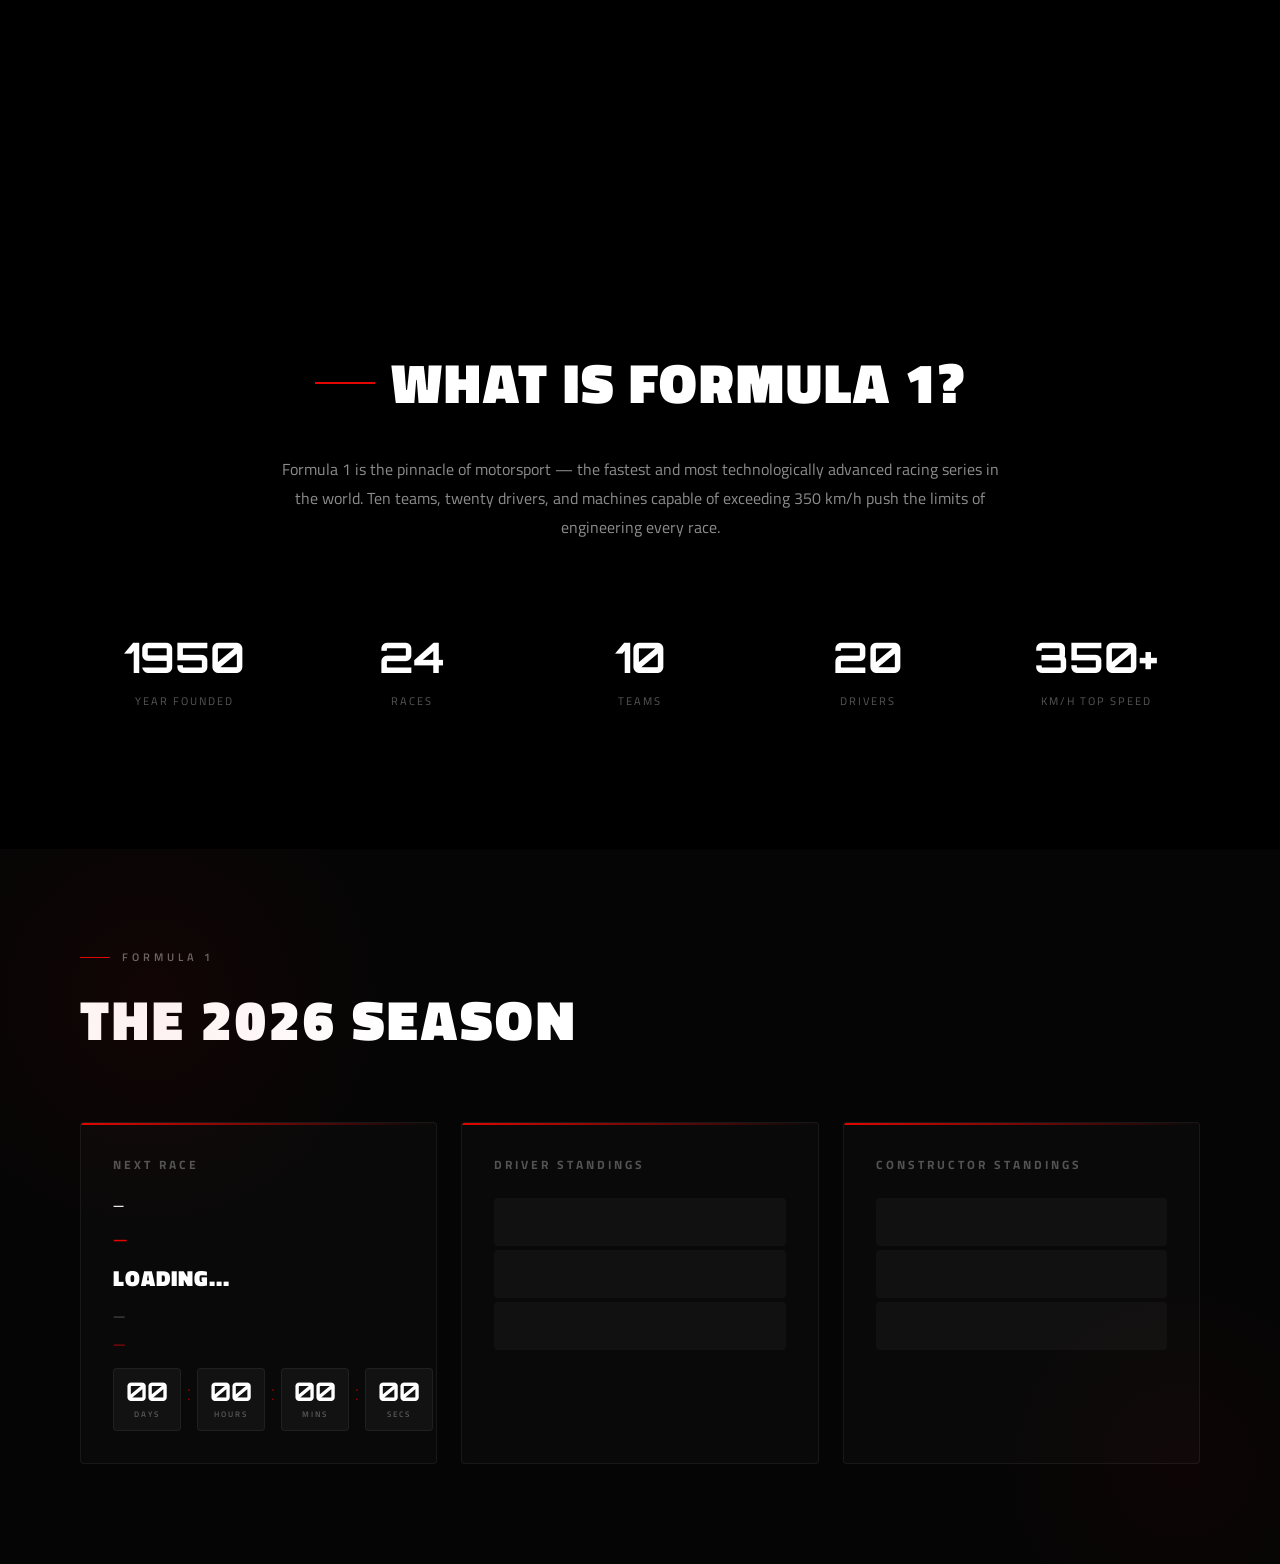
==== commit 7251fa55: "Organised assets. Updated intro section." ====
--- a/index.html
+++ b/index.html
@@ -7,7 +7,7 @@
 
     <!-- Google Fonts -->
     <link
-      href="https://fonts.googleapis.com/css2?family=Montserrat:wght@300;500;700;900&family=Orbitron:wght@400;700;900&family=Titillium+Web:wght@300;400;600;700;900&display=swap"
+      href="https://fonts.googleapis.com/css2?family=Montserrat:wght@300;500;700;900&family=Orbitron:wght@400;700;900&family=Titillium+Web:wght@300;400;600;700;900&family=Barlow+Condensed:wght@500;600;700&display=swap"
       rel="stylesheet"
     />
 
@@ -20,10 +20,8 @@
   </head>
 
   <body class="no-scroll">
-
     <!-- ===================== LOADING SCREEN ===================== -->
     <div class="loading-screen" id="loadingScreen">
-
       <!-- PRE-LOADER -->
       <div class="preloader" id="preloader">
         <div class="f1-logo-wrap">
@@ -85,10 +83,8 @@
           id="flagGif"
         />
       </div>
-
     </div>
     <!-- ===================== END LOADING SCREEN ===================== -->
-
 
     <!-- ===================== SCROLL PROGRESS ===================== -->
     <div class="scroll-progress" id="scrollProgress">
@@ -109,10 +105,9 @@
 
     <!-- ===================== NAVBAR ===================== -->
     <nav class="navbar" id="navbar">
-
       <!-- F1 Logo — links to official F1 site -->
       <a href="https://www.formula1.com" target="_blank" class="logo-link">
-        <img src="assets/Images/f1-logo1.png" alt="F1 Logo" class="logo" />
+        <img src="assets/Images/f1-logo.png" alt="F1 Logo" class="logo" />
       </a>
 
       <!-- Nav Links with dropdowns -->
@@ -140,29 +135,28 @@
       <!-- Live Timing Button -->
       <div
         class="live-timing"
-        onclick="window.open('https://www.formula1.com/en/racing/2026', '_blank')"
+        onclick="
+          window.open('https://www.formula1.com/en/racing/2026', '_blank')
+        "
       >
         <span class="clock-icon">⏱</span>
         <span class="live-text">LIVE</span>
       </div>
-
     </nav>
     <!-- ===================== END NAVBAR ===================== -->
 
-
     <!-- ===================== HERO ===================== -->
     <section class="hero" id="home">
-
       <!-- Background Image -->
       <div class="hero-bg">
-        <img src="assets/Images/hero1.png" alt="Formula 1" class="hero-img" />
+        <img src="assets/Images/hero.png" alt="Formula 1" class="hero-img" />
       </div>
 
       <!-- Hero Content -->
       <div class="hero-content">
         <h1 class="hero-title">
           <span class="hero-title-top">THE WORLD OF</span>
-          <span class="hero-title-bottom">FORMULA <em>1</em></span>
+          <span class="hero-title-bottom">FORMULA<em>1</em></span>
         </h1>
         <p class="hero-sub">Speed. Power. Legacy.</p>
       </div>
@@ -174,78 +168,69 @@
           <span class="chevron"></span>
         </div>
       </div>
-
     </section>
     <!-- ===================== END HERO ===================== -->
 
-
-    <!-- ===================== WHAT IS F1 — CINEMATIC ===================== -->
-    <section class="f1-cinematic" id="about">
-
-      <!-- Red line that draws across -->
-      <div class="cin-line"></div>
-
-      <!-- Words that slam in -->
-      <div class="cin-words">
-        <div class="cin-word" data-delay="0">FASTEST.</div>
-        <div class="cin-word" data-delay="0.15">MOST DANGEROUS.</div>
-        <div class="cin-word" data-delay="0.3">MOST WATCHED.</div>
-      </div>
-
-      <!-- Main content card -->
-      <div class="cin-content">
-        <div class="cin-left">
-          <div class="season-label">
-            <span class="season-label-line"></span>
-            <span class="season-label-text">Since 1950</span>
-          </div>
-          <h2 class="cin-title">WHAT IS<br />FORMULA <em>1</em>?</h2>
-          <p class="cin-text">
-            Formula 1 is the pinnacle of motorsport — the fastest, most
-            technologically advanced racing series on the planet.
-          </p>
-          <p class="cin-text">
-            Ten teams. Twenty drivers. Machines capable of exceeding 350 km/h.
-            Every race pushing the limits of human and engineering performance.
-          </p>
-        </div>
-
-        <!-- Animated stats grid -->
-        <div class="cin-right">
-          <div class="cin-stat" data-target="1950">
-            <span class="cin-stat-num">0</span>
-            <span class="cin-stat-label">Year Founded</span>
-          </div>
-          <div class="cin-stat" data-target="24">
-            <span class="cin-stat-num">0</span>
-            <span class="cin-stat-label">Races Per Season</span>
-          </div>
-          <div class="cin-stat" data-target="10">
-            <span class="cin-stat-num">0</span>
-            <span class="cin-stat-label">Constructor Teams</span>
-          </div>
-          <div class="cin-stat" data-target="20">
-            <span class="cin-stat-num">0</span>
-            <span class="cin-stat-label">Drivers On The Grid</span>
-          </div>
-          <div class="cin-stat" data-target="350">
-            <span class="cin-stat-num">0</span>
-            <span class="cin-stat-label">Top Speed km/h</span>
-          </div>
-          <div class="cin-stat" data-target="1500000000">
-            <span class="cin-stat-num">0</span>
-            <span class="cin-stat-label">Global Fans</span>
-          </div>
-        </div>
-      </div>
-
-    </section>
-    <!-- ===================== END CINEMATIC ===================== -->
-
+    <!-- ===================== CINEMATIC TRANSITION ===================== -->
+<section class="f1-transition">
+
+  <div class="transition-word">FASTEST.</div>
+  <div class="transition-word">MOST DANGEROUS.</div>
+  <div class="transition-word">MOST WATCHED.</div>
+
+</section>
+
+    <!-- ===================== WHAT IS F1 ===================== -->
+<section class="f1-intro" id="about">
+
+  <div class="f1-intro-container">
+
+    <div class="f1-intro-header">
+      <span class="f1-intro-line"></span>
+      <h2 class="f1-intro-title">WHAT IS FORMULA 1?</h2>
+    </div>
+
+    <p class="f1-intro-description">
+      Formula 1 is the pinnacle of motorsport — the fastest and most technologically
+      advanced racing series in the world. Ten teams, twenty drivers, and machines
+      capable of exceeding 350 km/h push the limits of engineering every race.
+    </p>
+
+    <div class="f1-stats-row">
+
+      <div class="f1-stat">
+        <span class="f1-stat-number">1950</span>
+        <span class="f1-stat-label">YEAR FOUNDED</span>
+      </div>
+
+      <div class="f1-stat">
+        <span class="f1-stat-number">24</span>
+        <span class="f1-stat-label">RACES</span>
+      </div>
+
+      <div class="f1-stat">
+        <span class="f1-stat-number">10</span>
+        <span class="f1-stat-label">TEAMS</span>
+      </div>
+
+      <div class="f1-stat">
+        <span class="f1-stat-number">20</span>
+        <span class="f1-stat-label">DRIVERS</span>
+      </div>
+
+      <div class="f1-stat">
+        <span class="f1-stat-number">350+</span>
+        <span class="f1-stat-label">KM/H TOP SPEED</span>
+      </div>
+
+    </div>
+
+  </div>
+
+</section>
 
     <!-- ===================== THE SEASON ===================== -->
     <section class="season" id="season">
-
       <!-- Section Header -->
       <div class="season-header">
         <div class="season-label">
@@ -257,7 +242,6 @@
 
       <!-- Three cards: Next Race, Driver Standings, Constructor Standings -->
       <div class="season-grid">
-
         <!-- NEXT RACE CARD -->
         <div class="season-card next-race-card">
           <div class="card-label">Next Race</div>
@@ -292,7 +276,9 @@
 
         <!-- DRIVER STANDINGS CARD -->
         <div class="season-card standings-card">
-          <div class="card-label" id="driverStandingsLabel">Driver Standings</div>
+          <div class="card-label" id="driverStandingsLabel">
+            Driver Standings
+          </div>
           <div class="standings-list" id="driverStandings">
             <div class="standing-skeleton"></div>
             <div class="standing-skeleton"></div>
@@ -302,24 +288,20 @@
 
         <!-- CONSTRUCTOR STANDINGS CARD -->
         <div class="season-card standings-card">
-          <div class="card-label" id="constructorStandingsLabel">Constructor Standings</div>
+          <div class="card-label" id="constructorStandingsLabel">
+            Constructor Standings
+          </div>
           <div class="standings-list" id="constructorStandings">
             <div class="standing-skeleton"></div>
             <div class="standing-skeleton"></div>
             <div class="standing-skeleton"></div>
           </div>
         </div>
-
-      </div>
-
+      </div>
     </section>
     <!-- ===================== END SEASON ===================== -->
 
-
     <!-- Main JavaScript -->
     <script src="js/main.js"></script>
-
   </body>
 </html>
-
-
--- a/css/style.css
+++ b/css/style.css
@@ -17,7 +17,6 @@
   overflow: hidden;
 }
 
-
 /* ===================== PRE-LOADER ===================== */
 .preloader {
   position: absolute;
@@ -27,7 +26,9 @@
   justify-content: center;
   z-index: 3;
   background: #000;
-  transition: opacity 0.6s ease, visibility 0.6s ease;
+  transition:
+    opacity 0.6s ease,
+    visibility 0.6s ease;
 }
 
 .preloader.hide {
@@ -57,7 +58,9 @@
   font-weight: 900;
   line-height: 1;
   color: #e10600;
-  text-shadow: 0 0 40px rgba(225, 6, 0, 0.6), 0 0 80px rgba(225, 6, 0, 0.3);
+  text-shadow:
+    0 0 40px rgba(225, 6, 0, 0.6),
+    0 0 80px rgba(225, 6, 0, 0.3);
 }
 
 .f1-tagline {
@@ -70,10 +73,15 @@
 }
 
 @keyframes logoEntrance {
-  from { opacity: 0; transform: translateY(30px) scale(0.95); }
-  to   { opacity: 1; transform: translateY(0) scale(1); }
-}
-
+  from {
+    opacity: 0;
+    transform: translateY(30px) scale(0.95);
+  }
+  to {
+    opacity: 1;
+    transform: translateY(0) scale(1);
+  }
+}
 
 /* ===================== SKIP INTRO BUTTON ===================== */
 .skip-intro {
@@ -114,13 +122,16 @@
   transform: translateX(5px);
 }
 
-
 /* ===================== LOADING SCREEN ===================== */
 .loading-screen {
   position: fixed;
   inset: 0;
   background:
-    radial-gradient(ellipse at top, rgba(20, 20, 20, 1) 0%, rgba(0, 0, 0, 1) 50%),
+    radial-gradient(
+      ellipse at top,
+      rgba(20, 20, 20, 1) 0%,
+      rgba(0, 0, 0, 1) 50%
+    ),
     linear-gradient(135deg, #0a0a0a 0%, #000 50%, #0a0a0a 100%);
   display: flex;
   flex-direction: column;
@@ -143,8 +154,20 @@
   position: absolute;
   inset: 0;
   background-image:
-    repeating-linear-gradient(0deg, transparent, transparent 2px, rgba(255, 255, 255, 0.03) 2px, rgba(255, 255, 255, 0.03) 4px),
-    repeating-linear-gradient(90deg, transparent, transparent 2px, rgba(255, 255, 255, 0.03) 2px, rgba(255, 255, 255, 0.03) 4px);
+    repeating-linear-gradient(
+      0deg,
+      transparent,
+      transparent 2px,
+      rgba(255, 255, 255, 0.03) 2px,
+      rgba(255, 255, 255, 0.03) 4px
+    ),
+    repeating-linear-gradient(
+      90deg,
+      transparent,
+      transparent 2px,
+      rgba(255, 255, 255, 0.03) 2px,
+      rgba(255, 255, 255, 0.03) 4px
+    );
   opacity: 0.3;
   animation: driftTexture 30s linear infinite;
 }
@@ -158,10 +181,13 @@
 }
 
 @keyframes driftTexture {
-  0%   { transform: translate(0, 0); }
-  100% { transform: translate(20px, 20px); }
-}
-
+  0% {
+    transform: translate(0, 0);
+  }
+  100% {
+    transform: translate(20px, 20px);
+  }
+}
 
 /* ===================== START BUTTON CONTAINER ===================== */
 .start-button-container {
@@ -178,7 +204,6 @@
   z-index: 2;
   background: transparent;
 }
-
 
 /* ===================== START BUTTON ===================== */
 .start-btn {
@@ -236,15 +261,25 @@
 }
 
 @keyframes rotateRing {
-  0%   { transform: rotate(0deg); }
-  100% { transform: rotate(360deg); }
+  0% {
+    transform: rotate(0deg);
+  }
+  100% {
+    transform: rotate(360deg);
+  }
 }
 
 @keyframes pulseRing {
-  0%, 100% { transform: scale(1);    border-color: rgba(255, 255, 255, 0); }
-  50%       { transform: scale(1.08); border-color: rgba(255, 255, 255, 0.3); }
-}
-
+  0%,
+  100% {
+    transform: scale(1);
+    border-color: rgba(255, 255, 255, 0);
+  }
+  50% {
+    transform: scale(1.08);
+    border-color: rgba(255, 255, 255, 0.3);
+  }
+}
 
 /* ===================== BUTTON ELEMENTS ===================== */
 .btn-text {
@@ -283,7 +318,6 @@
   text-transform: uppercase;
 }
 
-
 /* ===================== ENGINE INDICATORS ===================== */
 .engine-indicators {
   display: flex;
@@ -309,8 +343,12 @@
   animation: indicatorPulse 3s ease-in-out infinite;
 }
 
-.indicator:nth-child(1) { animation-delay: 0s; }
-.indicator:nth-child(2) { animation-delay: 1.5s; }
+.indicator:nth-child(1) {
+  animation-delay: 0s;
+}
+.indicator:nth-child(2) {
+  animation-delay: 1.5s;
+}
 
 .indicator-dot {
   width: 5px;
@@ -321,8 +359,12 @@
   animation: dotBlink 2s ease-in-out infinite;
 }
 
-.indicator:nth-child(1) .indicator-dot { animation-delay: 0s; }
-.indicator:nth-child(2) .indicator-dot { animation-delay: 1s; }
+.indicator:nth-child(1) .indicator-dot {
+  animation-delay: 0s;
+}
+.indicator:nth-child(2) .indicator-dot {
+  animation-delay: 1s;
+}
 
 .start-hint {
   color: rgba(255, 255, 255, 0.457);
@@ -334,20 +376,38 @@
 }
 
 @keyframes indicatorPulse {
-  0%, 100% { opacity: 0.7; transform: translateY(0); }
-  50%       { opacity: 1;   transform: translateY(-2px); }
+  0%,
+  100% {
+    opacity: 0.7;
+    transform: translateY(0);
+  }
+  50% {
+    opacity: 1;
+    transform: translateY(-2px);
+  }
 }
 
 @keyframes dotBlink {
-  0%, 100% { opacity: 1;   transform: scale(1); }
-  50%       { opacity: 0.5; transform: scale(0.8); }
+  0%,
+  100% {
+    opacity: 1;
+    transform: scale(1);
+  }
+  50% {
+    opacity: 0.5;
+    transform: scale(0.8);
+  }
 }
 
 @keyframes fadeInOut {
-  0%, 100% { opacity: 0.3; }
-  50%       { opacity: 0.6; }
-}
-
+  0%,
+  100% {
+    opacity: 0.3;
+  }
+  50% {
+    opacity: 0.6;
+  }
+}
 
 /* ===================== F1 LIGHTS SEQUENCE ===================== */
 .f1-lights {
@@ -356,7 +416,9 @@
   padding: 30px 45px;
   background: linear-gradient(145deg, #0a0a0a, #1a1a1a);
   border-radius: 20px;
-  box-shadow: 0 10px 40px rgba(0, 0, 0, 0.8), inset 0 2px 4px rgba(255, 255, 255, 0.05);
+  box-shadow:
+    0 10px 40px rgba(0, 0, 0, 0.8),
+    inset 0 2px 4px rgba(255, 255, 255, 0.05);
   border: 2px solid #222;
 }
 
@@ -365,7 +427,9 @@
   height: 70px;
   border-radius: 50%;
   background: radial-gradient(circle at 30% 30%, #2a2a2a, #0d0d0d);
-  box-shadow: inset 0 4px 10px rgba(0, 0, 0, 0.9), 0 2px 6px rgba(0, 0, 0, 0.5);
+  box-shadow:
+    inset 0 4px 10px rgba(0, 0, 0, 0.9),
+    0 2px 6px rgba(0, 0, 0, 0.5);
   border: 3px solid #1a1a1a;
   position: relative;
   transition: all 0.4s ease;
@@ -400,10 +464,14 @@
 }
 
 @keyframes lightGlow {
-  0%, 100% { transform: scale(1); }
-  50%       { transform: scale(1.05); }
-}
-
+  0%,
+  100% {
+    transform: scale(1);
+  }
+  50% {
+    transform: scale(1.05);
+  }
+}
 
 /* ===================== LIGHTS OUT TEXT ===================== */
 .loading-text {
@@ -426,7 +494,9 @@
   color: #fff;
   line-height: 1.2;
   text-transform: uppercase;
-  text-shadow: 0 0 20px rgba(225, 6, 0, 0.6), 0 0 40px rgba(225, 6, 0, 0.3);
+  text-shadow:
+    0 0 20px rgba(225, 6, 0, 0.6),
+    0 0 40px rgba(225, 6, 0, 0.3);
 }
 
 .loading-text span:first-child {
@@ -436,11 +506,18 @@
 }
 
 @keyframes textPulse {
-  0%   { transform: scale(0.9); opacity: 0; }
-  50%  { transform: scale(1.05); }
-  100% { transform: scale(1);   opacity: 1; }
-}
-
+  0% {
+    transform: scale(0.9);
+    opacity: 0;
+  }
+  50% {
+    transform: scale(1.05);
+  }
+  100% {
+    transform: scale(1);
+    opacity: 1;
+  }
+}
 
 /* ===================== CHEQUERED FLAG ===================== */
 .chequered-flag {
@@ -478,7 +555,6 @@
   height: 100%;
   object-fit: cover;
 }
-
 
 /* ===================== SCROLL PROGRESS ===================== */
 .scroll-progress {
@@ -510,7 +586,6 @@
   transform: scale(1.5);
   box-shadow: 0 0 15px #e10600;
 }
-
 
 /* ===================== CHAPTER INDICATOR ===================== */
 .chapter-indicator {
@@ -543,7 +618,6 @@
   margin: 8px 0;
 }
 
-
 /* ===================== NAVBAR ===================== */
 .navbar {
   position: fixed;
@@ -572,7 +646,6 @@
   -webkit-backdrop-filter: blur(20px);
 }
 
-
 /* ===================== F1 LOGO ===================== */
 .logo-link {
   display: flex;
@@ -583,7 +656,9 @@
 .logo {
   height: 24px;
   cursor: pointer;
-  transition: opacity 0.3s ease, transform 0.3s ease;
+  transition:
+    opacity 0.3s ease,
+    transform 0.3s ease;
   filter: brightness(1);
 }
 
@@ -591,7 +666,6 @@
   opacity: 0.8;
   transform: scale(1.05);
 }
-
 
 /* ===================== NAV LINKS ===================== */
 .nav-links {
@@ -642,13 +716,20 @@
   transition: width 0.3s ease;
 }
 
-.nav-link:hover { color: #fff; }
-.nav-link:hover::after { width: 100%; }
+.nav-link:hover {
+  color: #fff;
+}
+.nav-link:hover::after {
+  width: 100%;
+}
 
 /* Active state — always underlined */
-.nav-link.active { color: #fff; }
-.nav-link.active::after { width: 100%; }
-
+.nav-link.active {
+  color: #fff;
+}
+.nav-link.active::after {
+  width: 100%;
+}
 
 /* ===================== DROPDOWN ===================== */
 .dropdown {
@@ -696,7 +777,6 @@
   padding-left: 28px;
 }
 
-
 /* ===================== LIVE BUTTON ===================== */
 .live-timing {
   display: flex;
@@ -732,7 +812,6 @@
   letter-spacing: 1px;
 }
 
-
 /* ===================== HERO ===================== */
 .hero {
   position: relative;
@@ -759,7 +838,7 @@
   object-fit: cover;
   object-position: center 80%;
   display: block;
-  filter: contrast(1.1) saturate(1.2);
+  filter: contrast(1.1) saturate(1.2) sharpen(1); /*I know sharpen (1) isn't a real CSS element but it works for me*/
   will-change: transform;
   transition: none;
 }
@@ -778,10 +857,15 @@
 }
 
 @keyframes heroFadeUp {
-  from { opacity: 0; transform: translateY(40px); }
-  to   { opacity: 1; transform: translateY(0); }
-}
-
+  from {
+    opacity: 0;
+    transform: translateY(40px);
+  }
+  to {
+    opacity: 1;
+    transform: translateY(0);
+  }
+}
 
 /* ===================== HERO TITLE ===================== */
 .hero-title {
@@ -794,40 +878,41 @@
 
 .hero-title-top {
   font-family: "Titillium Web", sans-serif;
-  font-size: clamp(32px, 5vw, 64px);
-  font-weight: 300;
-  letter-spacing: 12px;
+  font-size: clamp(32px, 5vw, 64px); /* Scales with screen */
+  font-weight: 300; /* Thin — premium */
   text-transform: uppercase;
   color: rgba(255, 255, 255, 0.85);
 }
 
 .hero-title-bottom {
   font-family: "Titillium Web", sans-serif;
-  font-size: clamp(64px, 12vw, 160px);
+  font-size: clamp(64px, 10vw, 160px); /* Big and bold */
   font-weight: 900;
-  letter-spacing: -2px;
   text-transform: uppercase;
   color: #fff;
   line-height: 0.9;
-}
-
-/* Red "1" */
+  letter-spacing: 2px;
+  font-kerning: none;
+}
+
+/* The "1" in Formula 1 — red accent */
 .hero-title-bottom em {
   font-style: normal;
   color: #e10600;
-  margin-left: -35px;
-}
-
+}
+
+/* ========================================
+   SUBHEADING
+======================================== */
 .hero-sub {
   font-family: "Titillium Web", sans-serif;
-  font-size: 13px;
+  font-size: 12px;
   font-weight: 400;
   letter-spacing: 6px;
   text-transform: uppercase;
-  color: rgba(255, 255, 255, 0.3);
+  color: rgba(255, 255, 255, 0.4);
   margin-top: 8px;
 }
-
 
 /* ===================== HERO SCROLL INDICATOR ===================== */
 .hero-scroll {
@@ -868,183 +953,136 @@
   animation: chevronFade 1.5s ease-in-out infinite;
 }
 
-.chevron:nth-child(1) { animation-delay: 0s; }
-.chevron:nth-child(2) { animation-delay: 0.2s; }
-.chevron:nth-child(3) { animation-delay: 0.4s; }
+.chevron:nth-child(1) {
+  animation-delay: 0s;
+}
+.chevron:nth-child(2) {
+  animation-delay: 0.2s;
+}
+.chevron:nth-child(3) {
+  animation-delay: 0.4s;
+}
 
 @keyframes chevronFade {
-  0%, 100% { opacity: 0.1; }
-  50%       { opacity: 1; border-color: #e10600; }
-}
-
-
-/* ===================== CINEMATIC — WHAT IS F1 ===================== */
-.f1-cinematic {
-  position: relative;
-  width: 100%;
-  min-height: 100vh;
-  background: #000;
-  display: flex;
-  align-items: center;
-  justify-content: center;
-  overflow: hidden;
-}
-
-/* Red line that draws across screen */
-.cin-line {
-  position: absolute;
-  top: 50%;
-  left: 0;
-  width: 0;
-  height: 1px;
-  background: #e10600;
-  z-index: 2;
-  box-shadow: 0 0 10px #e10600, 0 0 20px rgba(225, 6, 0, 0.5);
-}
-
-/* Words that slam in */
-.cin-words {
-  position: absolute;
-  inset: 0;
-  display: flex;
-  flex-direction: column;
-  align-items: center;
-  justify-content: center;
-  gap: 16px;
-  z-index: 3;
-  pointer-events: none;
-}
-
-.cin-word {
-  font-family: "Titillium Web", sans-serif;
-  font-size: clamp(40px, 8vw, 100px);
-  font-weight: 900;
-  color: #fff;
-  letter-spacing: 6px;
-  text-transform: uppercase;
-  opacity: 0;
-}
-
-/* Main content card */
-.cin-content {
-  display: grid;
-  grid-template-columns: 1.2fr 1fr;
-  gap: 80px;
-  align-items: center;
-  width: 100%;
-  padding: 80px;
-  opacity: 0;
-  position: relative;
-  z-index: 4;
-  background:
-    repeating-linear-gradient(
-      45deg, transparent, transparent 2px,
-      rgba(255, 255, 255, 0.012) 2px,
-      rgba(255, 255, 255, 0.012) 4px
-    ),
-    #0a0a0a;
-  border: 1px solid rgba(255, 255, 255, 0.06);
-  border-radius: 6px;
-  margin: 80px;
-}
-
-/* Red top accent on content card */
-.cin-content::after {
-  content: "";
-  position: absolute;
-  top: 0;
-  left: 0;
-  right: 0;
-  height: 2px;
-  background: linear-gradient(90deg, #e10600, transparent);
-}
-
-.cin-left {
-  display: flex;
-  flex-direction: column;
-  gap: 24px;
-}
-
-.cin-title {
-  font-family: "Titillium Web", sans-serif;
-  font-size: clamp(36px, 5vw, 64px);
-  font-weight: 900;
-  color: #fff;
-  letter-spacing: 3px;
-  text-transform: uppercase;
-  line-height: 1.1;
-}
-
-.cin-title em {
-  color: #e10600;
-  font-style: normal;
-}
-
-.cin-text {
-  font-family: "Titillium Web", sans-serif;
-  font-size: 15px;
-  font-weight: 400;
-  color: rgba(255, 255, 255, 0.55);
-  line-height: 1.8;
-}
-
-/* Stats grid */
-.cin-right {
-  display: grid;
-  grid-template-columns: 1fr 1fr;
-  gap: 12px;
-}
-
-.cin-stat {
-  display: flex;
-  flex-direction: column;
-  gap: 8px;
-  padding: 32px 28px;
-  background: rgba(255, 255, 255, 0.02);
-  border: 1px solid rgba(255, 255, 255, 0.05);
-  border-radius: 4px;
-  position: relative;
-  overflow: hidden;
-  transition: all 0.3s ease;
-}
-
-/* Red line that grows on hover */
-.cin-stat::before {
-  content: "";
-  position: absolute;
-  top: 0;
-  left: 0;
-  width: 0;
-  height: 2px;
-  background: #e10600;
-  transition: width 0.3s ease;
-}
-
-.cin-stat:hover::before { width: 100%; }
-
-.cin-stat:hover {
-  background: rgba(225, 6, 0, 0.05);
-  border-color: rgba(225, 6, 0, 0.3);
-  transform: translateY(-2px);
-}
-
-.cin-stat-num {
-  font-family: "Orbitron", sans-serif;
-  font-size: clamp(24px, 3vw, 36px);
-  font-weight: 700;
-  color: #fff;
-  line-height: 1;
-}
-
-.cin-stat-label {
-  font-family: "Titillium Web", sans-serif;
-  font-size: 10px;
-  font-weight: 600;
-  letter-spacing: 2px;
-  text-transform: uppercase;
-  color: rgba(255, 255, 255, 0.3);
-}
-
+  0%,
+  100% {
+    opacity: 0.1;
+  }
+  50% {
+    opacity: 1;
+    border-color: #e10600;
+  }
+}
+
+/* ===================== TRANSITION SECTION ===================== */
+
+.f1-transition{
+  height:100vh;
+  background:#000;
+  display:flex;
+  flex-direction:column;
+  align-items:center;
+  justify-content:center;
+  gap:30px;
+  overflow:hidden;
+}
+
+.transition-word{
+  font-family:"Titillium Web",sans-serif;
+  font-weight:900;
+  font-size:clamp(48px,8vw,110px);
+  color:#fff;
+  letter-spacing:6px;
+  opacity:0;
+  transform:translateY(60px);
+}
+
+/* ===================== WHAT IS F1 SECTION ===================== */
+
+.f1-intro{
+  width:100%;
+  background:#000;
+  padding:140px 80px;
+  display:flex;
+  justify-content:center;
+}
+
+.f1-intro-container{
+  max-width:1100px;
+  width:100%;
+  text-align:center;
+}
+
+/* HEADER */
+
+.f1-intro-header{
+  display:flex;
+  align-items:center;
+  justify-content:center;
+  gap:16px;
+  margin-bottom:30px;
+}
+
+.f1-intro-line{
+  width:60px;
+  height:2px;
+  background:#e10600;
+}
+
+.f1-intro-title{
+  font-family:"Titillium Web",sans-serif;
+  font-size:clamp(36px,5vw,56px);
+  font-weight:900;
+  color:#fff;
+  letter-spacing:2px;
+  text-transform:uppercase;
+}
+
+/* DESCRIPTION */
+
+.f1-intro-description{
+  max-width:720px;
+  margin:0 auto 90px;
+  color:rgba(255,255,255,0.55);
+  font-size:16px;
+  line-height:1.8;
+  font-family:"Titillium Web",sans-serif;
+}
+
+/* STATS ROW */
+
+.f1-stats-row{
+  display:flex;
+  justify-content:space-between;
+  gap:40px;
+  flex-wrap:wrap;
+}
+
+/* STAT */
+
+.f1-stat{
+  display:flex;
+  flex-direction:column;
+  gap:10px;
+  align-items:center;
+  flex:1;
+  min-width:120px;
+}
+
+.f1-stat-number{
+  font-family:"Orbitron",sans-serif;
+  font-size:42px;
+  font-weight:700;
+  color:#fff;
+}
+
+.f1-stat-label{
+  font-family:"Titillium Web",sans-serif;
+  font-size:11px;
+  letter-spacing:2px;
+  text-transform:uppercase;
+  color:rgba(255,255,255,0.35);
+}
 
 /* ===================== THE SEASON ===================== */
 .season {
@@ -1076,7 +1114,6 @@
   pointer-events: none;
 }
 
-
 /* ===================== SEASON HEADER ===================== */
 .season-header {
   margin-bottom: 60px;
@@ -1113,7 +1150,6 @@
   letter-spacing: 3px;
   text-transform: uppercase;
 }
-
 
 /* ===================== SEASON GRID ===================== */
 .season-grid {
@@ -1124,7 +1160,6 @@
   z-index: 1;
   align-items: stretch;
 }
-
 
 /* ===================== SEASON CARDS ===================== */
 .season-card {
@@ -1164,7 +1199,6 @@
   margin-bottom: 24px;
 }
 
-
 /* ===================== NEXT RACE CARD ===================== */
 .next-race-card {
   display: flex;
@@ -1221,7 +1255,6 @@
   letter-spacing: 2px;
   text-transform: uppercase;
 }
-
 
 /* ===================== COUNTDOWN TIMER ===================== */
 .countdown {
@@ -1269,7 +1302,6 @@
   flex-shrink: 0;
 }
 
-
 /* ===================== STANDINGS LIST ===================== */
 .standings-list {
   display: flex;
@@ -1300,9 +1332,15 @@
 }
 
 /* Top 3 get red tints */
-.standing-item:nth-child(1) .standing-pos { color: #e10600; }
-.standing-item:nth-child(2) .standing-pos { color: rgba(225, 6, 0, 0.6); }
-.standing-item:nth-child(3) .standing-pos { color: rgba(225, 6, 0, 0.4); }
+.standing-item:nth-child(1) .standing-pos {
+  color: #e10600;
+}
+.standing-item:nth-child(2) .standing-pos {
+  color: rgba(225, 6, 0, 0.6);
+}
+.standing-item:nth-child(3) .standing-pos {
+  color: rgba(225, 6, 0, 0.4);
+}
 
 .standing-color {
   width: 3px;
@@ -1345,22 +1383,38 @@
 }
 
 @keyframes shimmer {
-  0%, 100% { opacity: 0.3; }
-  50%       { opacity: 0.7; }
-}
-
+  0%,
+  100% {
+    opacity: 0.3;
+  }
+  50% {
+    opacity: 0.7;
+  }
+}
 
 /* ===================== SHARED ANIMATIONS ===================== */
 @keyframes fadeIn {
-  from { opacity: 0; transform: translateY(30px); }
-  to   { opacity: 1; transform: translateY(0); }
+  from {
+    opacity: 0;
+    transform: translateY(30px);
+  }
+  to {
+    opacity: 1;
+    transform: translateY(0);
+  }
 }
 
 @keyframes pulse {
-  0%, 100% { opacity: 1;    transform: scale(1); }
-  50%       { opacity: 0.75; transform: scale(1.05); }
-}
-
+  0%,
+  100% {
+    opacity: 1;
+    transform: scale(1);
+  }
+  50% {
+    opacity: 0.75;
+    transform: scale(1.05);
+  }
+}
 
 /* ===================== RESPONSIVE ===================== */
 @media (max-width: 1024px) {
@@ -1392,8 +1446,12 @@
     padding: calc(70px + 60px) 20px 0;
   }
 
-  .hero-content h1 { font-size: 42px; }
-  .hero-content p  { font-size: 16px; }
+  .hero-content h1 {
+    font-size: 42px;
+  }
+  .hero-content p {
+    font-size: 16px;
+  }
 
   .f1-lights {
     gap: 18px;
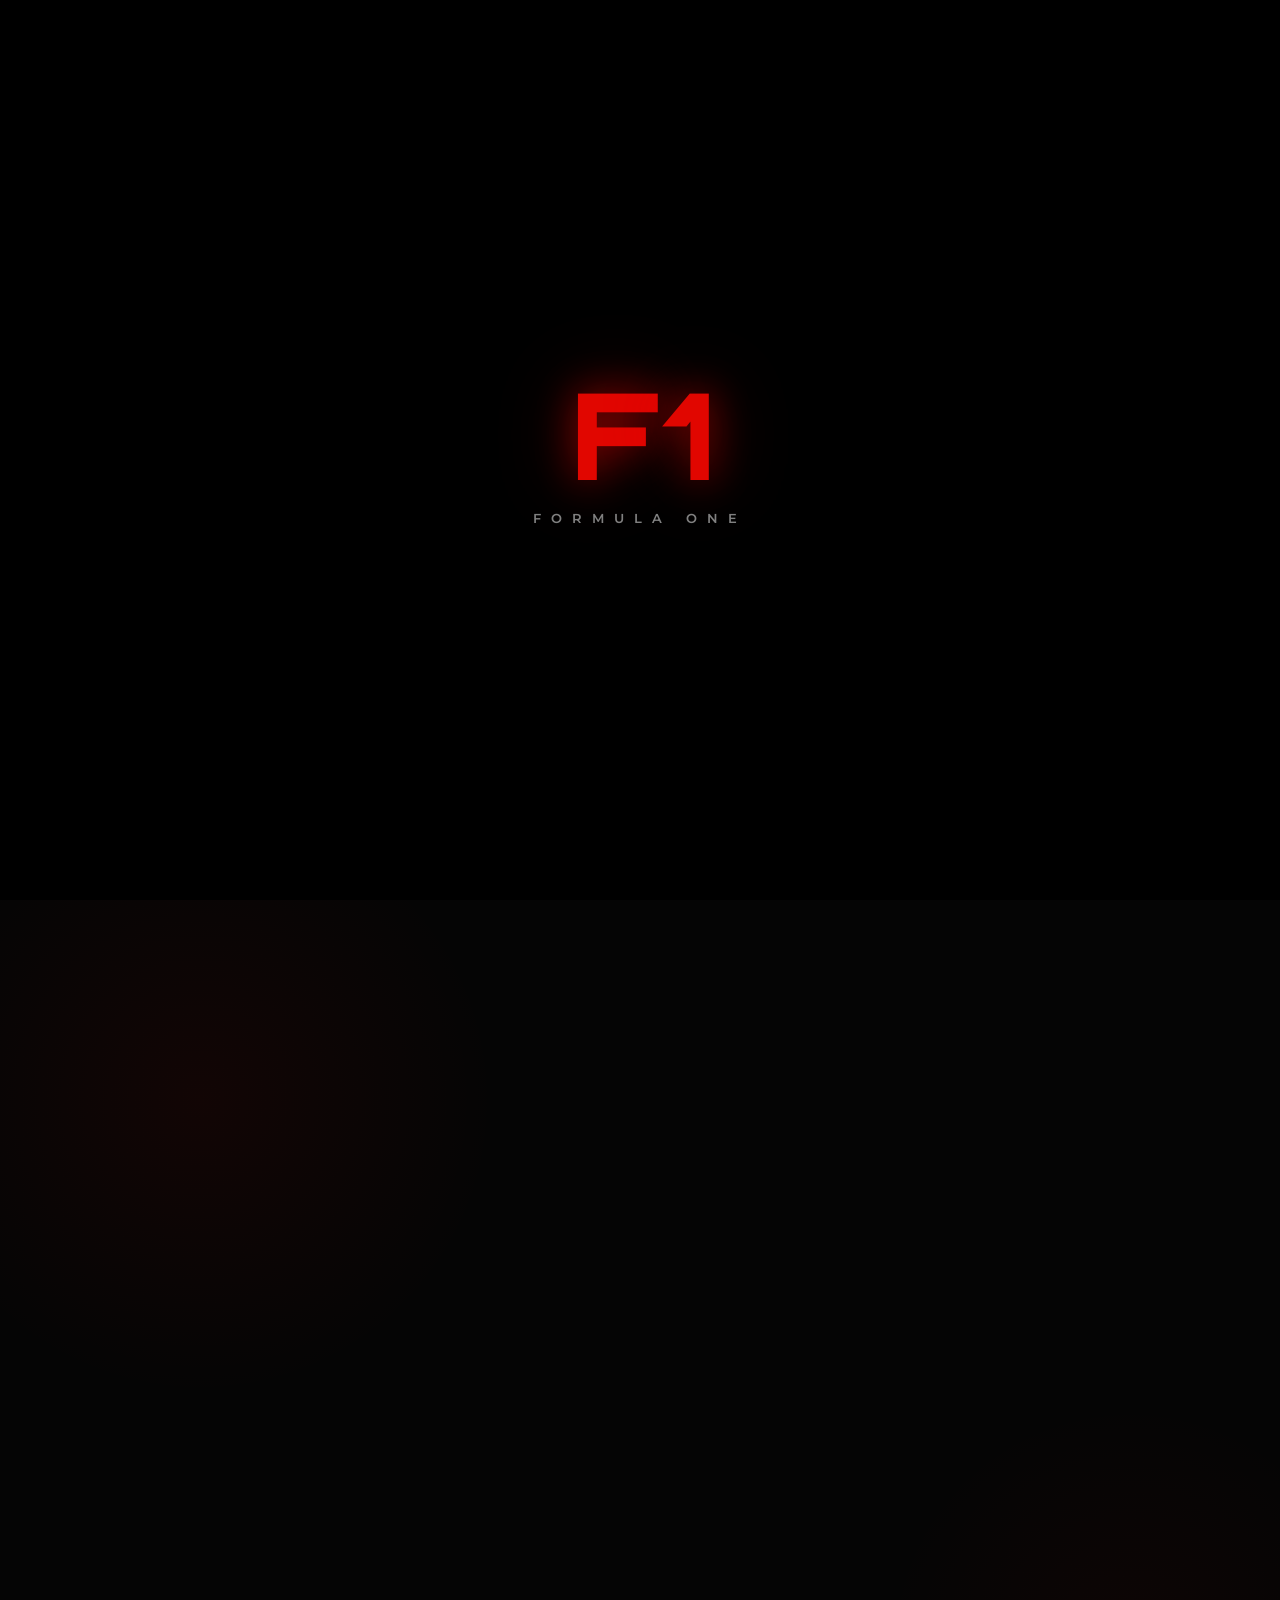
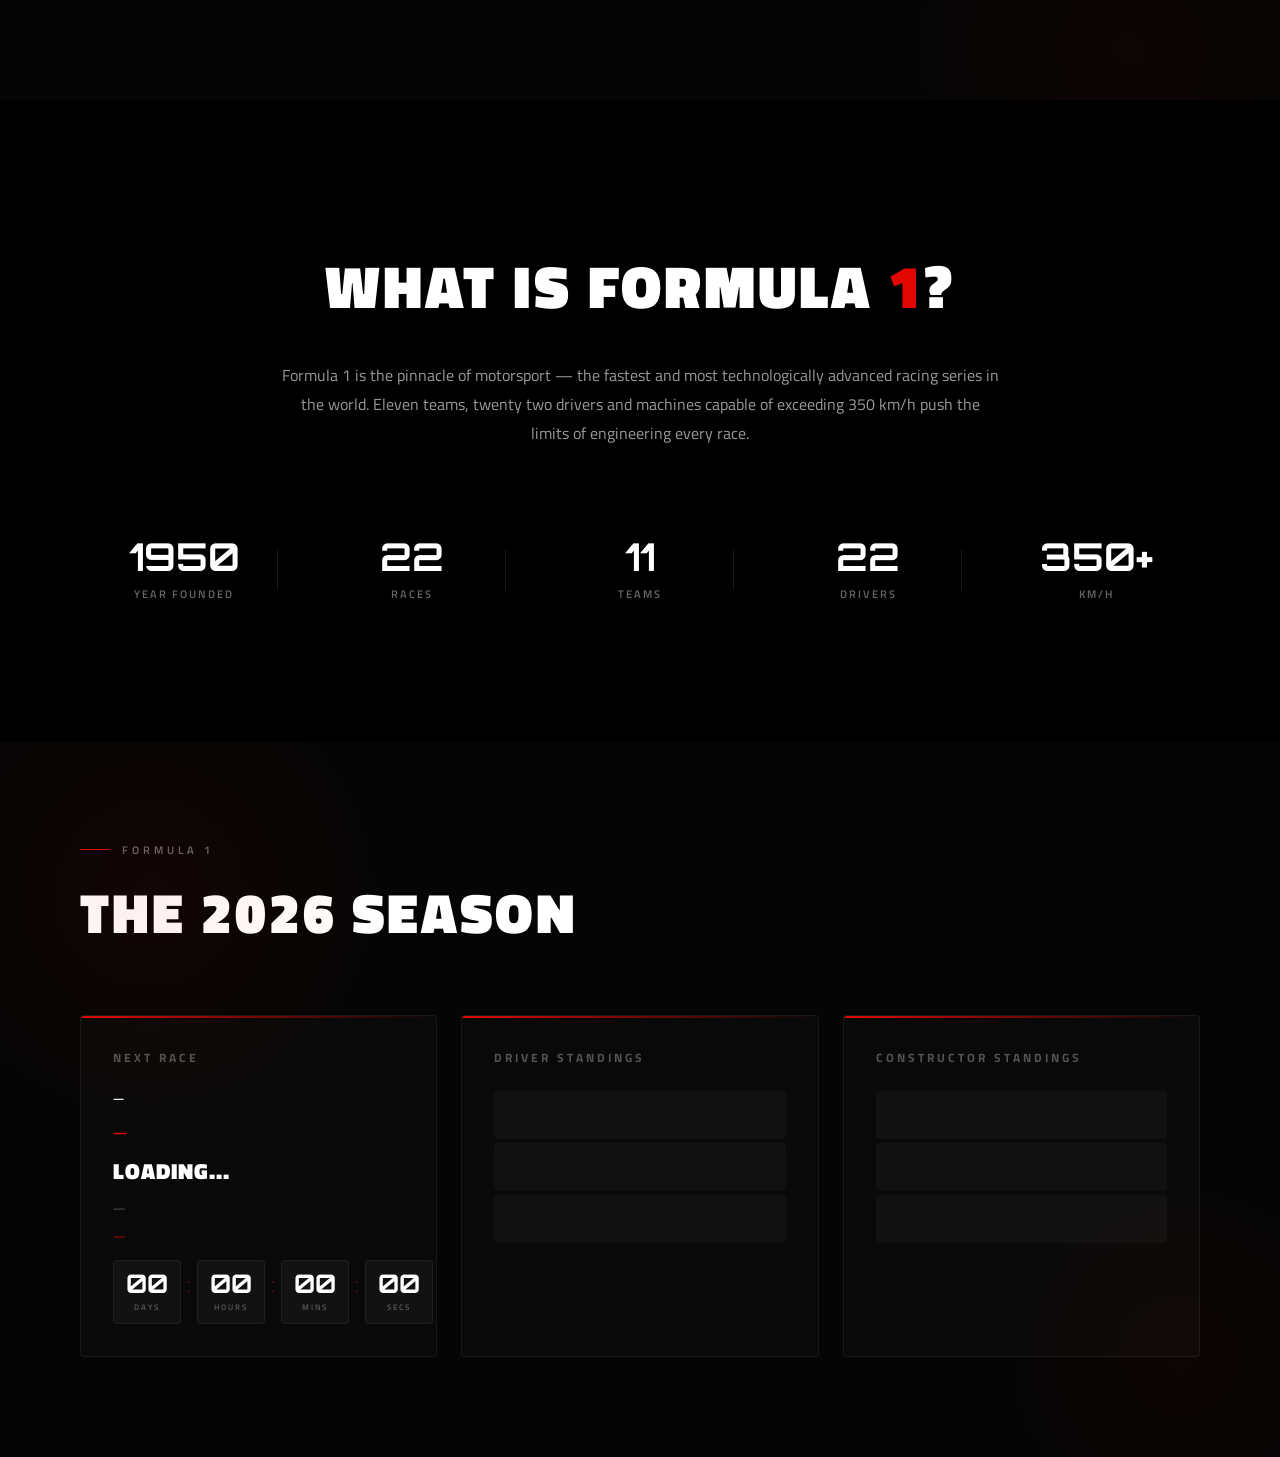
==== commit 09c09e01: "Updating Intro section." ====
--- a/index.html
+++ b/index.html
@@ -171,63 +171,53 @@
     </section>
     <!-- ===================== END HERO ===================== -->
 
-    <!-- ===================== CINEMATIC TRANSITION ===================== -->
-<section class="f1-transition">
-
-  <div class="transition-word">FASTEST.</div>
-  <div class="transition-word">MOST DANGEROUS.</div>
-  <div class="transition-word">MOST WATCHED.</div>
-
-</section>
+    <!-- ===================== F1 CINEMATIC TRANSITION ===================== -->
+    <section class="f1-transition">
+      <div class="cin-words">
+        <div class="cin-word">FASTEST.</div>
+        <div class="cin-word">MOST DANGEROUS.</div>
+        <div class="cin-word">MOST WATCHED.</div>
+      </div>
+    </section>
 
     <!-- ===================== WHAT IS F1 ===================== -->
-<section class="f1-intro" id="about">
-
-  <div class="f1-intro-container">
-
-    <div class="f1-intro-header">
-      <span class="f1-intro-line"></span>
-      <h2 class="f1-intro-title">WHAT IS FORMULA 1?</h2>
-    </div>
-
-    <p class="f1-intro-description">
-      Formula 1 is the pinnacle of motorsport — the fastest and most technologically
-      advanced racing series in the world. Ten teams, twenty drivers, and machines
-      capable of exceeding 350 km/h push the limits of engineering every race.
-    </p>
-
-    <div class="f1-stats-row">
-
-      <div class="f1-stat">
-        <span class="f1-stat-number">1950</span>
-        <span class="f1-stat-label">YEAR FOUNDED</span>
-      </div>
-
-      <div class="f1-stat">
-        <span class="f1-stat-number">24</span>
-        <span class="f1-stat-label">RACES</span>
-      </div>
-
-      <div class="f1-stat">
-        <span class="f1-stat-number">10</span>
-        <span class="f1-stat-label">TEAMS</span>
-      </div>
-
-      <div class="f1-stat">
-        <span class="f1-stat-number">20</span>
-        <span class="f1-stat-label">DRIVERS</span>
-      </div>
-
-      <div class="f1-stat">
-        <span class="f1-stat-number">350+</span>
-        <span class="f1-stat-label">KM/H TOP SPEED</span>
-      </div>
-
-    </div>
-
-  </div>
-
-</section>
+    <section class="f1-intro">
+      <div class="f1-container">
+        <h2 class="f1-title">WHAT IS FORMULA <span>1</span>?</h2>
+
+        <p class="f1-description">
+          Formula 1 is the pinnacle of motorsport — the fastest and most
+          technologically advanced racing series in the world. Eleven teams, twenty two
+          drivers and machines capable of exceeding 350 km/h push the limits of
+          engineering every race.
+        </p>
+
+        <div class="f1-stats">
+          <div class="f1-stat">
+            <span class="stat-number">1950</span>
+            <span class="stat-label">YEAR FOUNDED</span>
+          </div>
+          <div class="f1-stat">
+            <span class="stat-number">22</span>
+            <span class="stat-label">RACES</span>
+          </div>
+          <div class="f1-stat">
+            <span class="stat-number">11</span>
+            <span class="stat-label">TEAMS</span>
+          </div>
+          <div class="f1-stat">
+            <span class="stat-number">22</span>
+            <span class="stat-label">DRIVERS</span>
+          </div>
+          <div class="f1-stat">
+            <span class="stat-number">350+</span>
+            <span class="stat-label">KM/H</span>
+          </div>
+        </div>
+      </div>
+    </section>
+    <!-- ===================== END WHAT IS F1 ===================== -->
+
 
     <!-- ===================== THE SEASON ===================== -->
     <section class="season" id="season">
@@ -303,5 +293,7 @@
 
     <!-- Main JavaScript -->
     <script src="js/main.js"></script>
+    <script src="https://cdnjs.cloudflare.com/ajax/libs/gsap/3.12.5/gsap.min.js"></script>
+    <script src="https://cdnjs.cloudflare.com/ajax/libs/gsap/3.12.5/ScrollTrigger.min.js"></script>
   </body>
 </html>
--- a/css/style.css
+++ b/css/style.css
@@ -974,114 +974,177 @@
   }
 }
 
-/* ===================== TRANSITION SECTION ===================== */
-
-.f1-transition{
-  height:100vh;
-  background:#000;
-  display:flex;
-  flex-direction:column;
-  align-items:center;
-  justify-content:center;
-  gap:30px;
-  overflow:hidden;
-}
-
-.transition-word{
-  font-family:"Titillium Web",sans-serif;
-  font-weight:900;
-  font-size:clamp(48px,8vw,110px);
-  color:#fff;
-  letter-spacing:6px;
-  opacity:0;
-  transform:translateY(60px);
-}
-
-/* ===================== WHAT IS F1 SECTION ===================== */
-
-.f1-intro{
-  width:100%;
-  background:#000;
-  padding:140px 80px;
-  display:flex;
-  justify-content:center;
-}
-
-.f1-intro-container{
-  max-width:1100px;
-  width:100%;
-  text-align:center;
-}
-
-/* HEADER */
-
-.f1-intro-header{
-  display:flex;
-  align-items:center;
-  justify-content:center;
-  gap:16px;
-  margin-bottom:30px;
-}
-
-.f1-intro-line{
-  width:60px;
-  height:2px;
-  background:#e10600;
-}
-
-.f1-intro-title{
-  font-family:"Titillium Web",sans-serif;
-  font-size:clamp(36px,5vw,56px);
-  font-weight:900;
-  color:#fff;
-  letter-spacing:2px;
-  text-transform:uppercase;
-}
-
-/* DESCRIPTION */
-
-.f1-intro-description{
-  max-width:720px;
-  margin:0 auto 90px;
-  color:rgba(255,255,255,0.55);
-  font-size:16px;
-  line-height:1.8;
-  font-family:"Titillium Web",sans-serif;
-}
-
-/* STATS ROW */
-
-.f1-stats-row{
-  display:flex;
-  justify-content:space-between;
-  gap:40px;
-  flex-wrap:wrap;
-}
-
-/* STAT */
-
-.f1-stat{
-  display:flex;
-  flex-direction:column;
-  gap:10px;
-  align-items:center;
-  flex:1;
-  min-width:120px;
-}
-
-.f1-stat-number{
-  font-family:"Orbitron",sans-serif;
-  font-size:42px;
-  font-weight:700;
-  color:#fff;
-}
-
-.f1-stat-label{
-  font-family:"Titillium Web",sans-serif;
-  font-size:11px;
-  letter-spacing:2px;
-  text-transform:uppercase;
-  color:rgba(255,255,255,0.35);
+/* ===================== CINEMATIC WORD TRANSITION ===================== */
+.f1-transition {
+  height: 100vh;
+  background: #050505;
+  display: flex;
+  align-items: center;
+  justify-content: center;
+  position: relative;
+  overflow: hidden;
+}
+
+/* Red glow top left */
+.f1-transition::before {
+  content: "";
+  position: absolute;
+  top: -100px;
+  left: -100px;
+  width: 600px;
+  height: 600px;
+  background: radial-gradient(circle, rgba(225, 6, 0, 0.06), transparent 70%);
+  pointer-events: none;
+  z-index: 0;
+}
+
+/* Red glow bottom right + gradient fade into intro */
+.f1-transition::after {
+  content: "";
+  position: absolute;
+  bottom: -100px;
+  right: -100px;
+  width: 500px;
+  height: 500px;
+  background: radial-gradient(circle, rgba(225, 6, 0, 0.04), transparent 70%);
+  pointer-events: none;
+  z-index: 0;
+}
+
+.cin-words {
+  position: relative;
+  z-index: 2;
+  display: flex;
+  flex-direction: column;
+  gap: 28px;
+  align-items: center;
+}
+
+.cin-word {
+  font-family: "Titillium Web", sans-serif;
+  font-size: clamp(50px, 8vw, 110px);
+  font-weight: 900;
+  letter-spacing: 6px;
+  color: #fff;
+  opacity: 0;
+  text-transform: uppercase;
+}
+
+
+/* ===================== WHAT IS F1 ===================== */
+.f1-intro {
+  position: relative;
+  background-color: #000;
+  background-image: url('../assets/Images/f1-bg.jpg');
+  background-size: cover;
+  background-position: center;
+  background-attachment: fixed;
+  padding: 140px 80px;
+  display: flex;
+  justify-content: center;
+  margin-top: -100px; /* pulls section up to close the gap */
+}
+
+/* Dark overlay so text stays readable */
+.f1-intro::before {
+  content: "";
+  position: absolute;
+  inset: 0;
+  background: rgba(0, 0, 0, 0.75);
+  z-index: 0;
+}
+
+/* Gradient fade to black at the bottom */
+.f1-intro::after {
+  content: "";
+  position: absolute;
+  bottom: 0;
+  left: 0;
+  right: 0;
+  height: 150px;
+  background: linear-gradient(to bottom, transparent, #000);
+  z-index: 1;
+}
+
+
+/* ===================== F1 CONTAINER ===================== */
+.f1-container {
+  position: relative;
+  z-index: 2; /* above both overlays */
+  max-width: 1100px;
+  width: 100%;
+  text-align: center;
+}
+
+.f1-title {
+  font-family: "Titillium Web", sans-serif;
+  font-size: clamp(36px, 5vw, 60px);
+  font-weight: 900;
+  color: #fff;
+  margin-bottom: 30px;
+  letter-spacing: 3px;
+  text-transform: uppercase;
+}
+
+.f1-title span {
+  color: #e10600;
+}
+
+.f1-description {
+  max-width: 720px;
+  margin: 0 auto 90px;
+  font-family: "Titillium Web", sans-serif;
+  font-size: 16px;
+  line-height: 1.8;
+  color: rgba(255, 255, 255, 0.6);
+}
+
+
+/* ===================== STATS ROW ===================== */
+.f1-stats {
+  display: flex;
+  justify-content: space-between;
+  flex-wrap: wrap;
+  gap: 40px;
+}
+
+.f1-stat {
+  display: flex;
+  flex-direction: column;
+  align-items: center;
+  gap: 10px;
+  flex: 1;
+  min-width: 100px;
+  position: relative;
+}
+
+/* Subtle divider line between stats */
+.f1-stat:not(:last-child)::after {
+  content: "";
+  position: absolute;
+  right: 0;
+  top: 50%;
+  transform: translateY(-50%);
+  width: 1px;
+  height: 40px;
+  background: rgba(255, 255, 255, 0.1);
+}
+
+.stat-number {
+  font-family: "Orbitron", sans-serif;
+  font-size: clamp(28px, 3vw, 42px);
+  font-weight: 700;
+  color: #fff;
+  line-height: 1;
+}
+
+.stat-label {
+  font-family: "Titillium Web", sans-serif;
+  font-size: 11px;
+  font-weight: 600;
+  letter-spacing: 2px;
+  text-transform: uppercase;
+  color: rgba(255, 255, 255, 0.4);
 }
 
 /* ===================== THE SEASON ===================== */
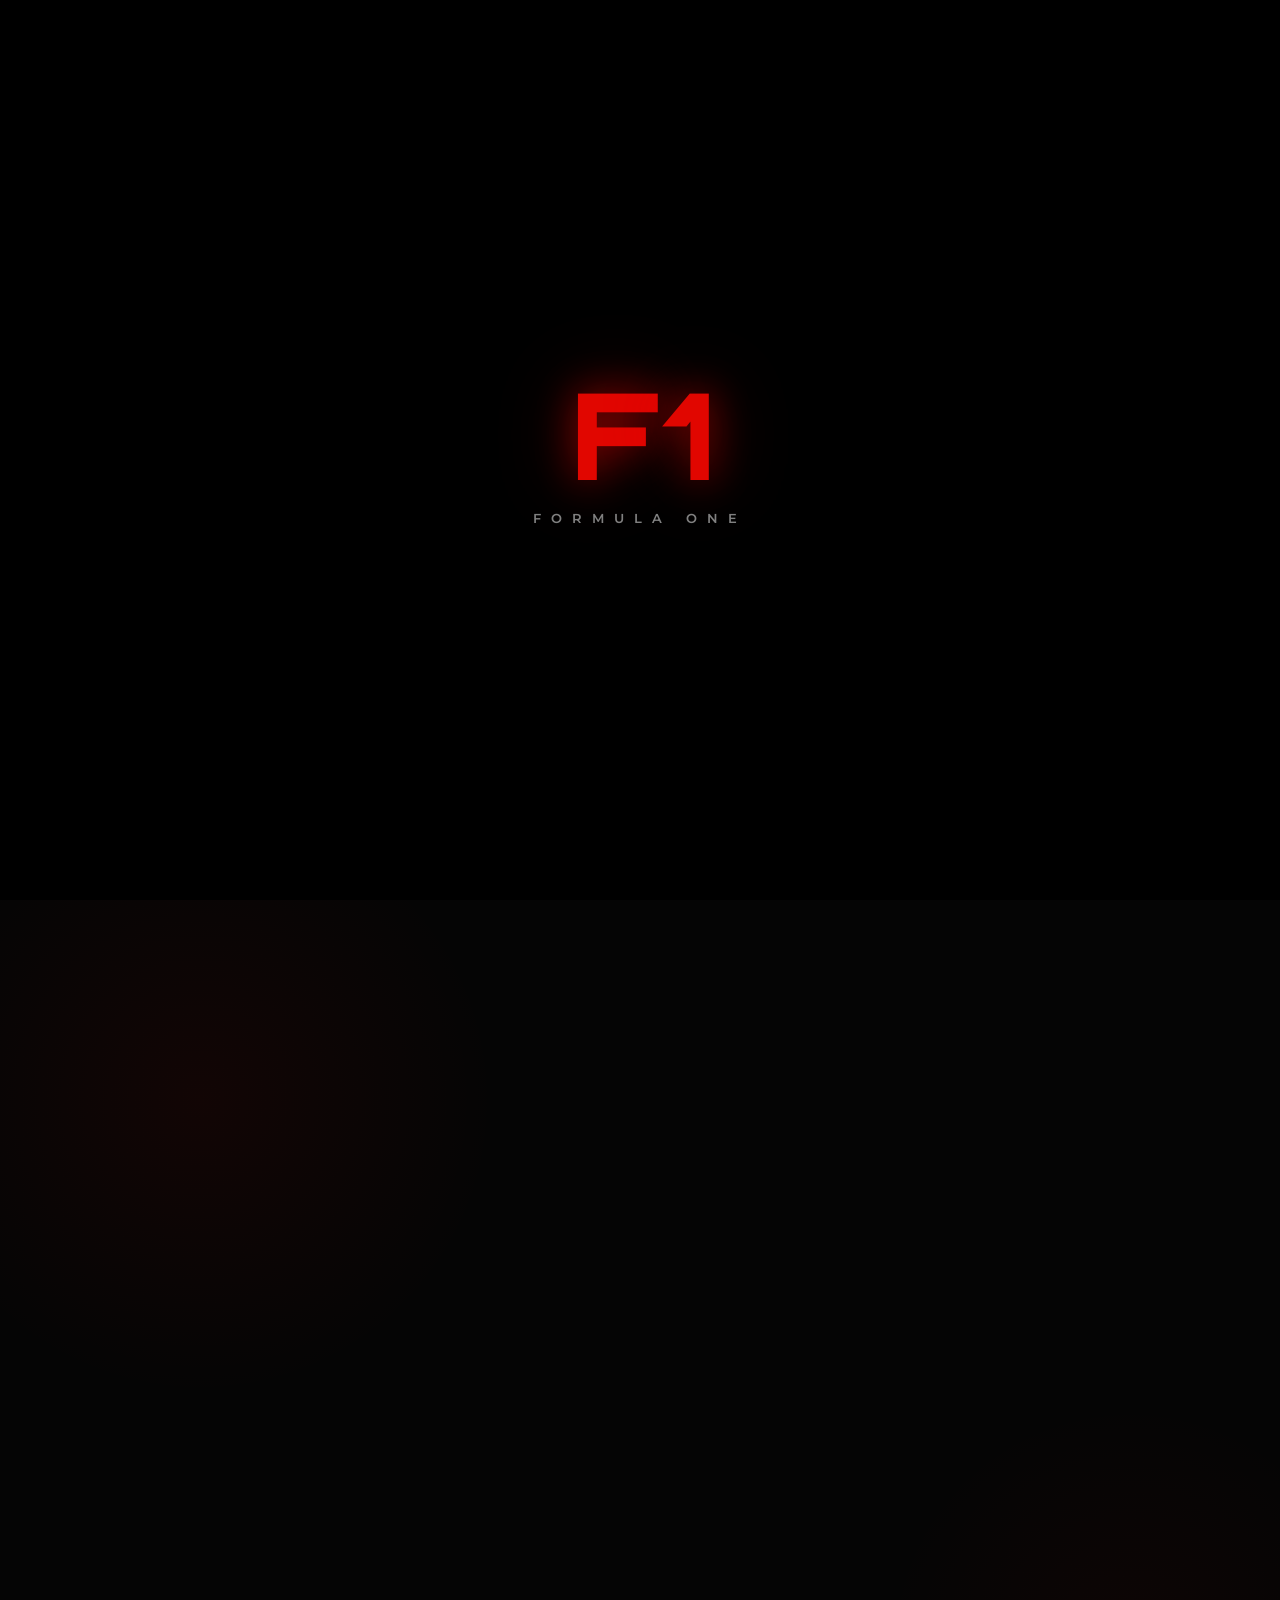
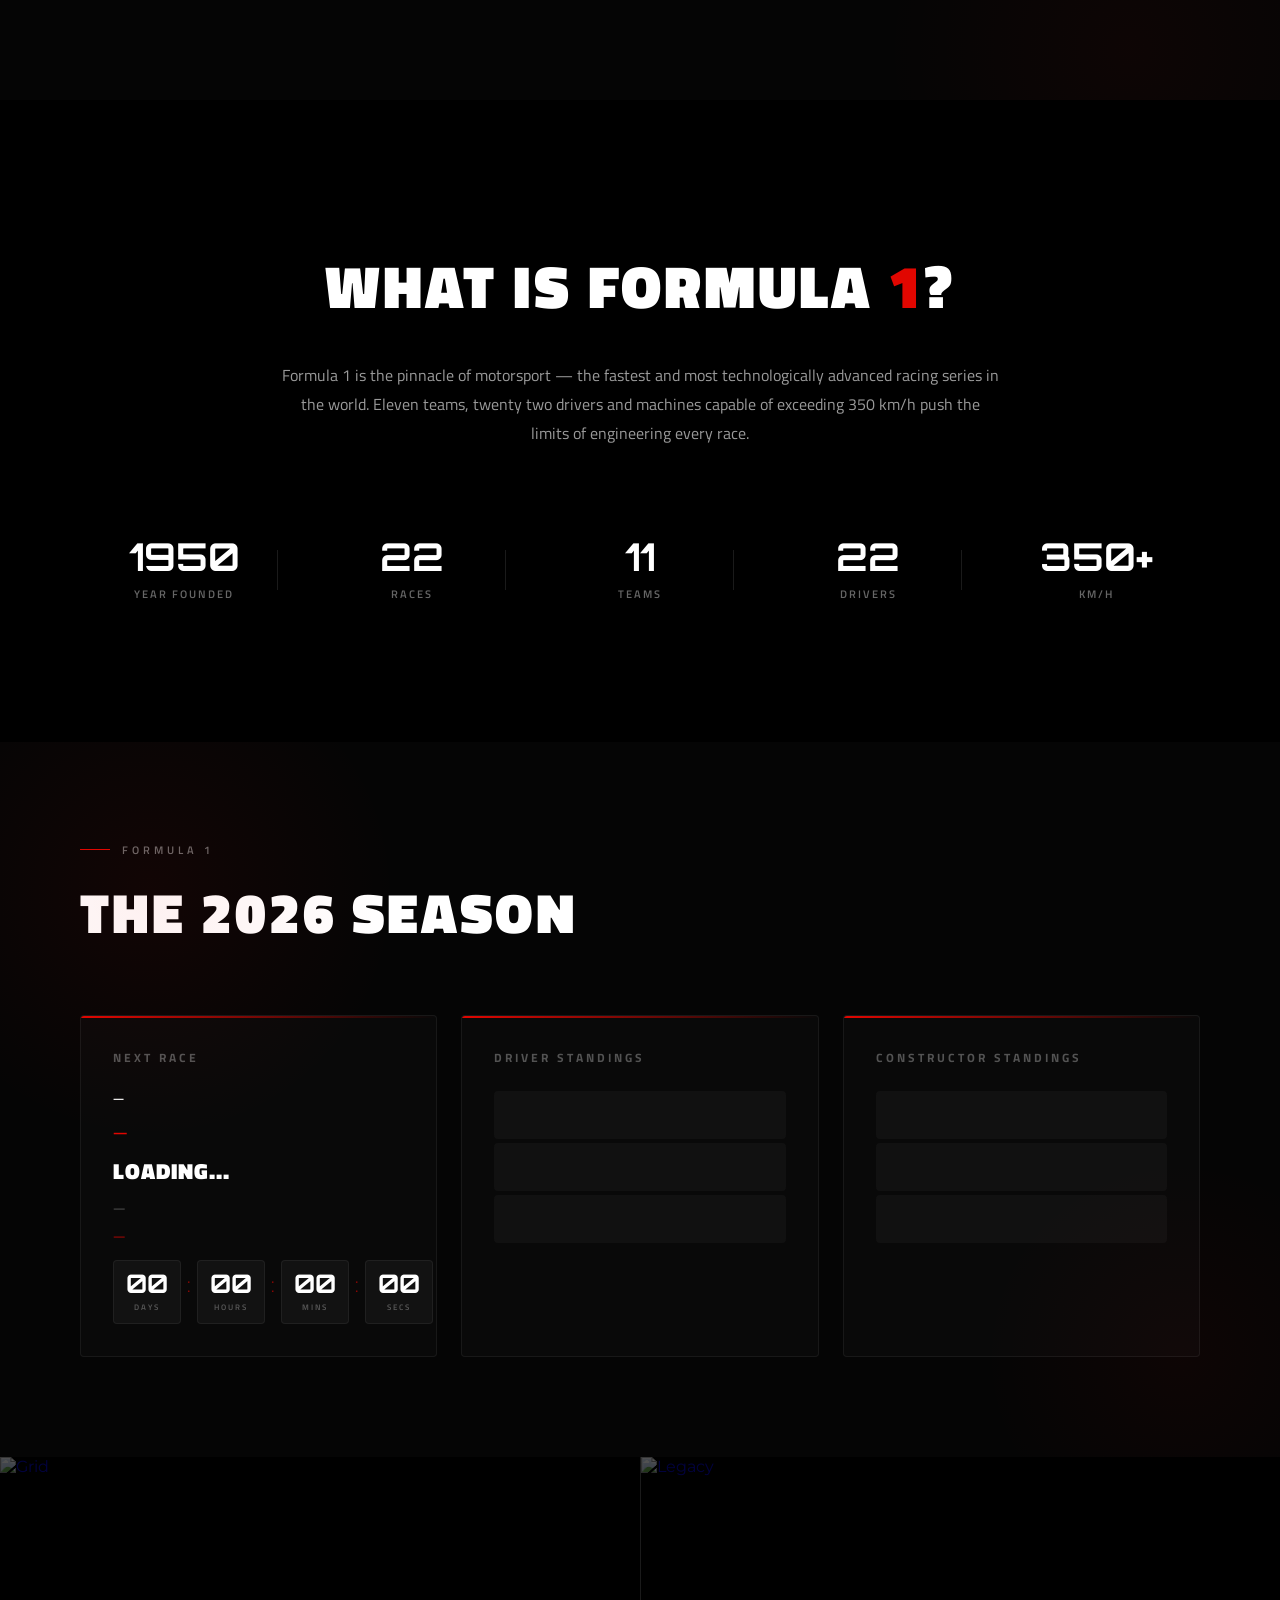
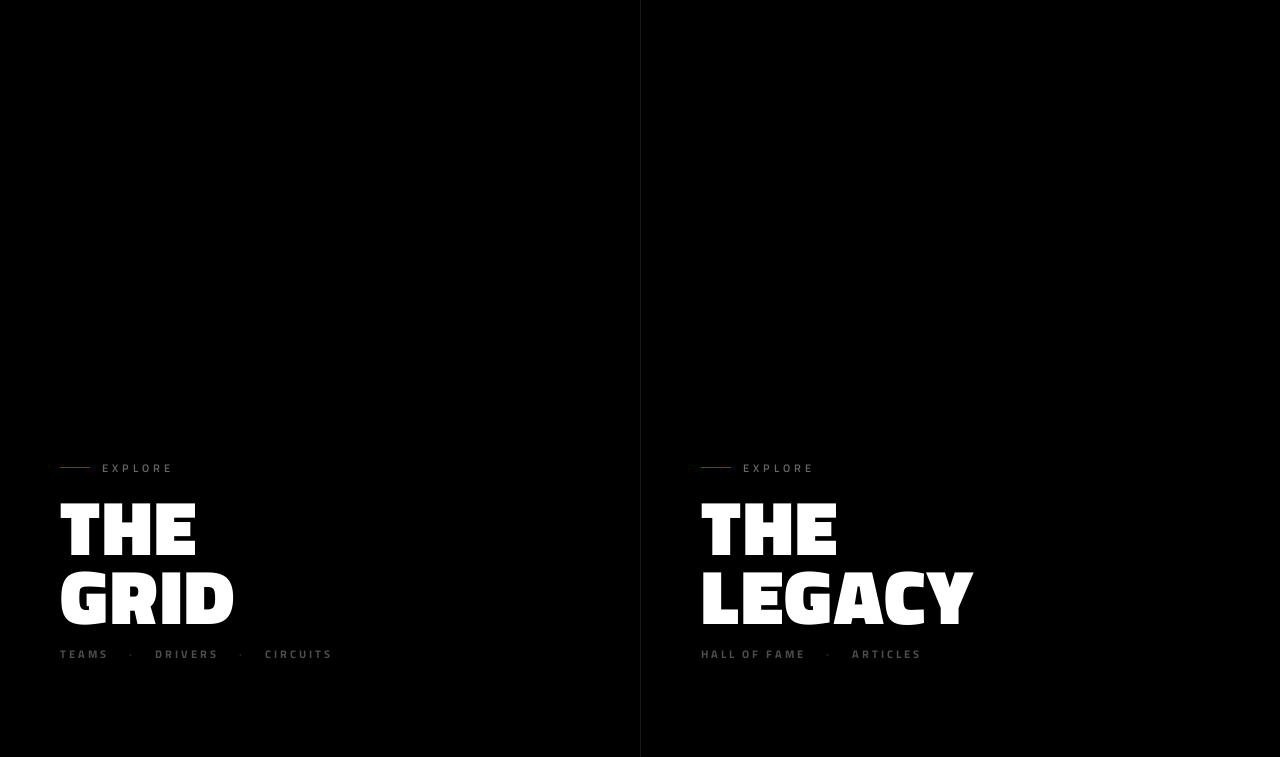
==== commit 5611102f: "On progress" ====
--- a/index.html
+++ b/index.html
@@ -187,9 +187,9 @@
 
         <p class="f1-description">
           Formula 1 is the pinnacle of motorsport — the fastest and most
-          technologically advanced racing series in the world. Eleven teams, twenty two
-          drivers and machines capable of exceeding 350 km/h push the limits of
-          engineering every race.
+          technologically advanced racing series in the world. Eleven teams,
+          twenty two drivers and machines capable of exceeding 350 km/h push the
+          limits of engineering every race.
         </p>
 
         <div class="f1-stats">
@@ -217,7 +217,6 @@
       </div>
     </section>
     <!-- ===================== END WHAT IS F1 ===================== -->
-
 
     <!-- ===================== THE SEASON ===================== -->
     <section class="season" id="season">
@@ -291,6 +290,73 @@
     </section>
     <!-- ===================== END SEASON ===================== -->
 
+<!-- ===================== NAVIGATION CARDS ===================== -->
+    <section class="nav-cards" id="navigate">
+
+      <!-- GRID CARD -->
+      <a href="grid.html" class="nav-card nav-card-grid">
+
+        <!-- Background image -->
+        <div class="nav-card-bg">
+          <img src="assets/Images/nav-grid.jpg" alt="Grid" class="nav-card-img"/>
+        </div>
+
+        <!-- Dark overlay -->
+        <div class="nav-card-overlay"></div>
+
+        <!-- Content -->
+        <div class="nav-card-content">
+          <div class="nav-card-label">
+            <span class="season-label-line"></span>
+            <span class="nav-card-tag">Explore</span>
+          </div>
+          <h2 class="nav-card-title">THE<br/>GRID</h2>
+          <div class="nav-card-links">
+            <span>TEAMS</span>
+            <span>DRIVERS</span>
+            <span>CIRCUITS</span>
+          </div>
+          <span class="nav-card-cta">ENTER →</span>
+        </div>
+
+        <!-- Hover color flash -->
+        <div class="nav-card-flash"></div>
+
+      </a>
+
+      <!-- LEGACY CARD -->
+      <a href="legacy.html" class="nav-card nav-card-legacy">
+
+        <!-- Background image -->
+        <div class="nav-card-bg">
+          <img src="assets/Images/nav-legacy.jpg" alt="Legacy" class="nav-card-img"/>
+        </div>
+
+        <!-- Dark overlay -->
+        <div class="nav-card-overlay"></div>
+
+        <!-- Content -->
+        <div class="nav-card-content">
+          <div class="nav-card-label">
+            <span class="season-label-line"></span>
+            <span class="nav-card-tag">Explore</span>
+          </div>
+          <h2 class="nav-card-title">THE<br/>LEGACY</h2>
+          <div class="nav-card-links">
+            <span>HALL OF FAME</span>
+            <span>ARTICLES</span>
+          </div>
+          <span class="nav-card-cta">ENTER →</span>
+        </div>
+
+        <!-- Hover color flash -->
+        <div class="nav-card-flash"></div>
+
+      </a>
+
+    </section>
+    <!-- ===================== END NAVIGATION CARDS ===================== -->
+
     <!-- Main JavaScript -->
     <script src="js/main.js"></script>
     <script src="https://cdnjs.cloudflare.com/ajax/libs/gsap/3.12.5/gsap.min.js"></script>
--- a/css/style.css
+++ b/css/style.css
@@ -126,13 +126,10 @@
 .loading-screen {
   position: fixed;
   inset: 0;
-  background:
-    radial-gradient(
-      ellipse at top,
-      rgba(20, 20, 20, 1) 0%,
-      rgba(0, 0, 0, 1) 50%
-    ),
-    linear-gradient(135deg, #0a0a0a 0%, #000 50%, #0a0a0a 100%);
+  background-image:url('../assets/Images/led-bg.jpg');
+  background-size: cover;
+  background-position: center;
+  background-blend-mode: overlay; /* blends it darkly with the black */
   display: flex;
   flex-direction: column;
   align-items: center;
@@ -143,50 +140,17 @@
   overflow: hidden;
 }
 
+.loading-screen::before {
+  content: "";
+  position: absolute;
+  inset: 0;
+  background: rgba(0, 0, 0, 0.8); /* dark overlay so button still pops */
+  z-index: 0;
+}
+
 .loading-screen.hidden {
   opacity: 0;
   pointer-events: none;
-}
-
-/* Carbon fiber background texture */
-.loading-screen::before {
-  content: "";
-  position: absolute;
-  inset: 0;
-  background-image:
-    repeating-linear-gradient(
-      0deg,
-      transparent,
-      transparent 2px,
-      rgba(255, 255, 255, 0.03) 2px,
-      rgba(255, 255, 255, 0.03) 4px
-    ),
-    repeating-linear-gradient(
-      90deg,
-      transparent,
-      transparent 2px,
-      rgba(255, 255, 255, 0.03) 2px,
-      rgba(255, 255, 255, 0.03) 4px
-    );
-  opacity: 0.3;
-  animation: driftTexture 30s linear infinite;
-}
-
-.loading-screen::after {
-  content: "";
-  position: absolute;
-  inset: 0;
-  background: none;
-  opacity: 0;
-}
-
-@keyframes driftTexture {
-  0% {
-    transform: translate(0, 0);
-  }
-  100% {
-    transform: translate(20px, 20px);
-  }
 }
 
 /* ===================== START BUTTON CONTAINER ===================== */
@@ -1370,6 +1334,7 @@
   display: flex;
   flex-direction: column;
   gap: 4px;
+  flex: 1;
 }
 
 .standing-item {
@@ -1379,6 +1344,7 @@
   padding: 12px 0;
   border-bottom: 1px solid rgba(255, 255, 255, 0.04);
   transition: all 0.2s ease;
+  flex: 1;
 }
 
 .standing-item:hover {
@@ -1455,6 +1421,199 @@
   }
 }
 
+/* ===================== NAVIGATION CARDS ===================== */
+.nav-cards {
+  display: flex;
+  height: 100vh;
+  overflow: hidden;
+}
+
+
+/* ===================== INDIVIDUAL CARD ===================== */
+.nav-card {
+  position: relative;
+  flex: 1;
+  overflow: hidden;
+  cursor: pointer;
+  text-decoration: none;
+  transition: flex 0.7s cubic-bezier(0.4, 0, 0.2, 1);
+}
+
+/* Hover expands hovered card, shrinks other */
+.nav-cards:has(.nav-card-grid:hover) .nav-card-grid  { flex: 1.6; }
+.nav-cards:has(.nav-card-grid:hover) .nav-card-legacy { flex: 0.4; }
+.nav-cards:has(.nav-card-legacy:hover) .nav-card-legacy { flex: 1.6; }
+.nav-cards:has(.nav-card-legacy:hover) .nav-card-grid   { flex: 0.4; }
+
+/* Vertical divider between cards */
+.nav-card-grid {
+  border-right: 1px solid rgba(255, 255, 255, 0.1);
+}
+
+
+/* ===================== BACKGROUND IMAGE ===================== */
+.nav-card-bg {
+  position: absolute;
+  inset: 0;
+  z-index: 0;
+}
+
+.nav-card-img {
+  width: 100%;
+  height: 100%;
+  object-fit: cover;
+  object-position: center;
+  transition: transform 0.7s ease, filter 0.5s ease;
+  filter: brightness(0.4) saturate(0.8);
+}
+
+.nav-card:hover .nav-card-img {
+  transform: scale(1.06);
+  filter: brightness(0.5) saturate(1);
+}
+
+
+/* ===================== OVERLAY ===================== */
+.nav-card-overlay {
+  position: absolute;
+  inset: 0;
+  z-index: 1;
+  background: linear-gradient(
+    to top,
+    rgba(0, 0, 0, 0.95) 0%,
+    rgba(0, 0, 0, 0.4) 50%,
+    rgba(0, 0, 0, 0.2) 100%
+  );
+  transition: opacity 0.4s ease;
+}
+
+
+/* ===================== COLOR FLASH ===================== */
+/* Red flash on hover — like pit lane lights */
+.nav-card-flash {
+  position: absolute;
+  inset: 0;
+  z-index: 2;
+  background: #e10600;
+  opacity: 0;
+  pointer-events: none;
+  transition: opacity 0.15s ease;
+}
+
+.nav-card:active .nav-card-flash {
+  opacity: 0.15;
+}
+
+
+/* ===================== CONTENT ===================== */
+.nav-card-content {
+  position: absolute;
+  bottom: 0;
+  left: 0;
+  right: 0;
+  z-index: 3;
+  padding: 60px;
+  display: flex;
+  flex-direction: column;
+  gap: 16px;
+}
+
+.nav-card-label {
+  display: flex;
+  align-items: center;
+  gap: 12px;
+}
+
+.nav-card-tag {
+  font-family: "Titillium Web", sans-serif;
+  font-size: 11px;
+  font-weight: 600;
+  color: rgba(255, 255, 255, 0.4);
+  letter-spacing: 4px;
+  text-transform: uppercase;
+}
+
+.nav-card-title {
+  font-family: "Titillium Web", sans-serif;
+  font-size: clamp(48px, 6vw, 96px);
+  font-weight: 900;
+  color: #fff;
+  text-transform: uppercase;
+  letter-spacing: 2px;
+  line-height: 0.9;
+  transition: color 0.3s ease;
+}
+
+.nav-card:hover .nav-card-title {
+  color: #fff;
+}
+
+/* Sub-links — TEAMS · DRIVERS · CIRCUITS */
+.nav-card-links {
+  display: flex;
+  gap: 20px;
+  flex-wrap: wrap;
+}
+
+.nav-card-links span {
+  font-family: "Titillium Web", sans-serif;
+  font-size: 11px;
+  font-weight: 700;
+  color: rgba(255, 255, 255, 0.3);
+  letter-spacing: 3px;
+  text-transform: uppercase;
+  transition: color 0.3s ease;
+  position: relative;
+}
+
+/* Dot separator between links */
+.nav-card-links span:not(:last-child)::after {
+  content: "·";
+  margin-left: 20px;
+  color: rgba(255, 255, 255, 0.15);
+}
+
+.nav-card:hover .nav-card-links span {
+  color: rgba(255, 255, 255, 0.6);
+}
+
+/* CTA — hidden by default, slides up on hover */
+.nav-card-cta {
+  font-family: "Titillium Web", sans-serif;
+  font-size: 12px;
+  font-weight: 700;
+  color: #e10600;
+  letter-spacing: 4px;
+  text-transform: uppercase;
+  opacity: 0;
+  transform: translateY(10px);
+  transition: opacity 0.4s ease, transform 0.4s ease;
+}
+
+.nav-card:hover .nav-card-cta {
+  opacity: 1;
+  transform: translateY(0);
+}
+
+
+/* ===================== RED TOP ACCENT ===================== */
+/* Red line at top that draws across on hover */
+.nav-card::before {
+  content: "";
+  position: absolute;
+  top: 0;
+  left: 0;
+  width: 0;
+  height: 3px;
+  background: #e10600;
+  z-index: 4;
+  transition: width 0.5s ease;
+}
+
+.nav-card:hover::before {
+  width: 100%;
+}
+
 /* ===================== SHARED ANIMATIONS ===================== */
 @keyframes fadeIn {
   from {
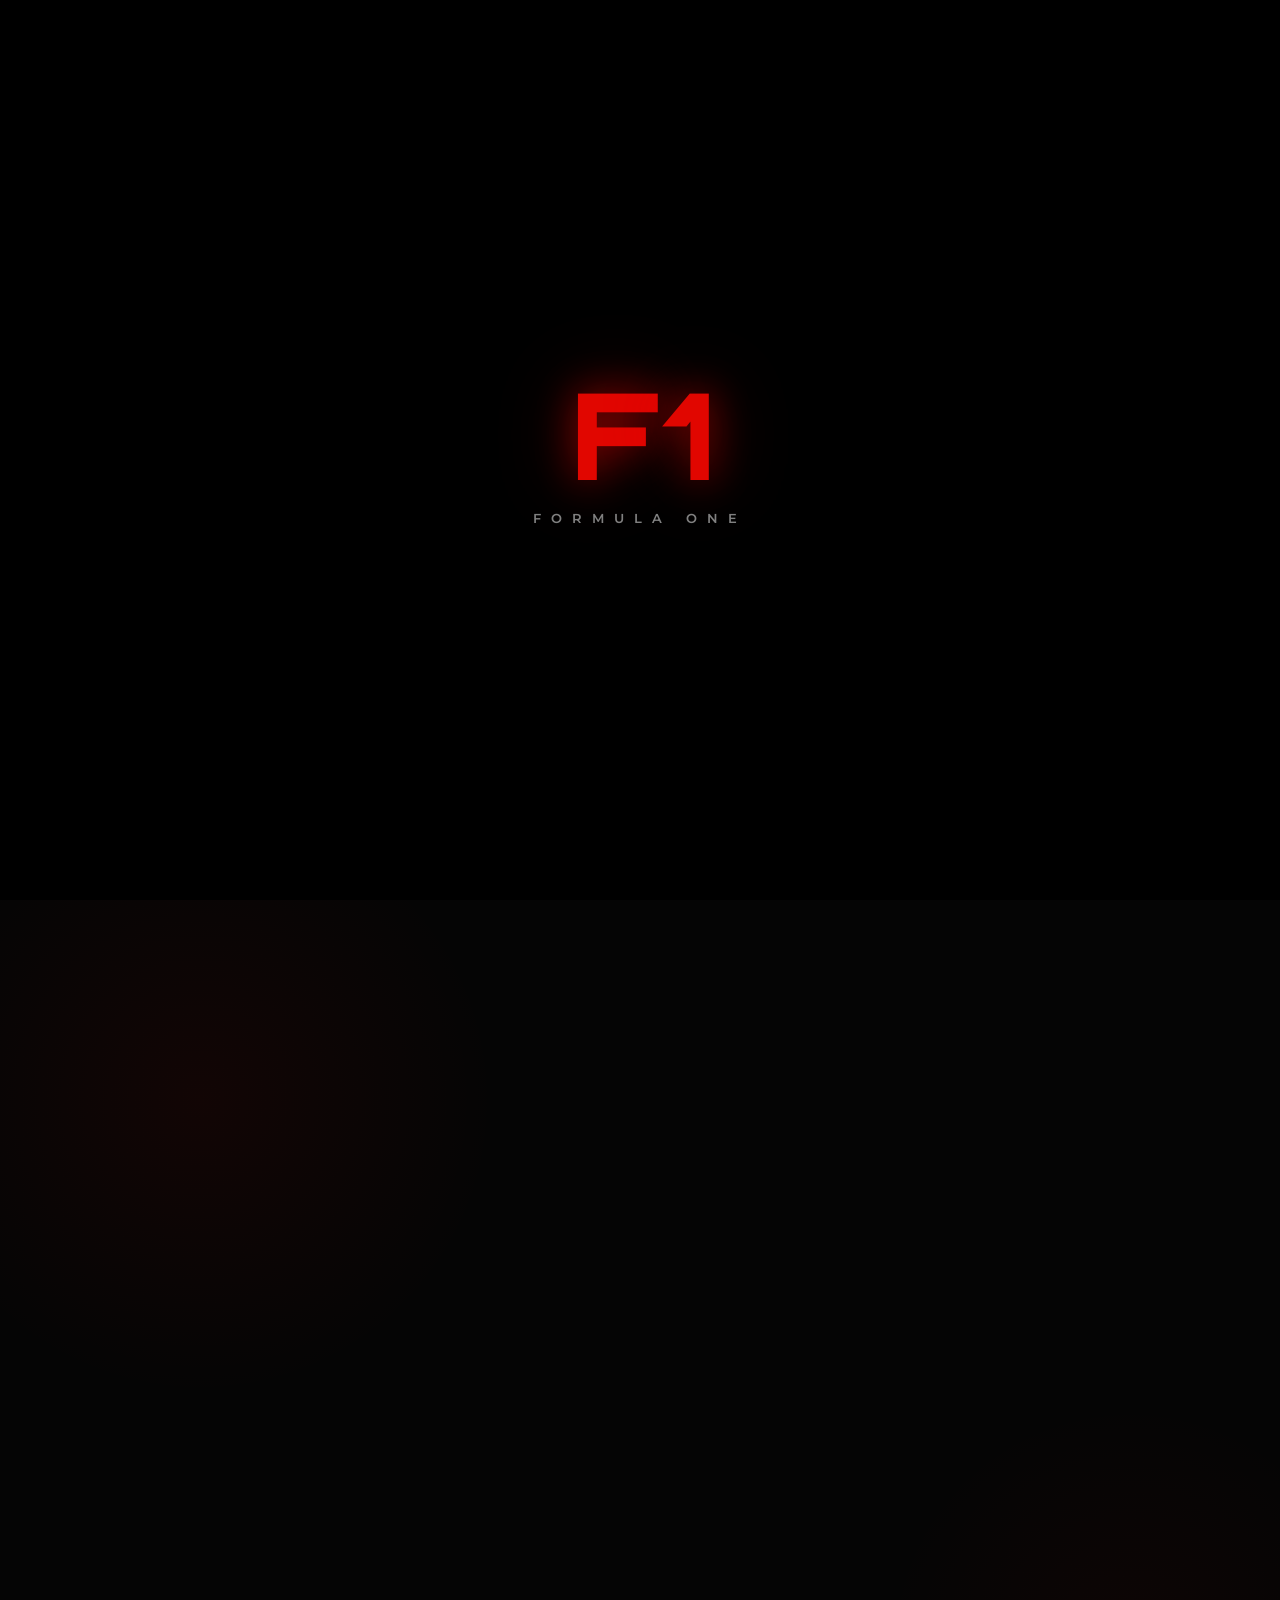
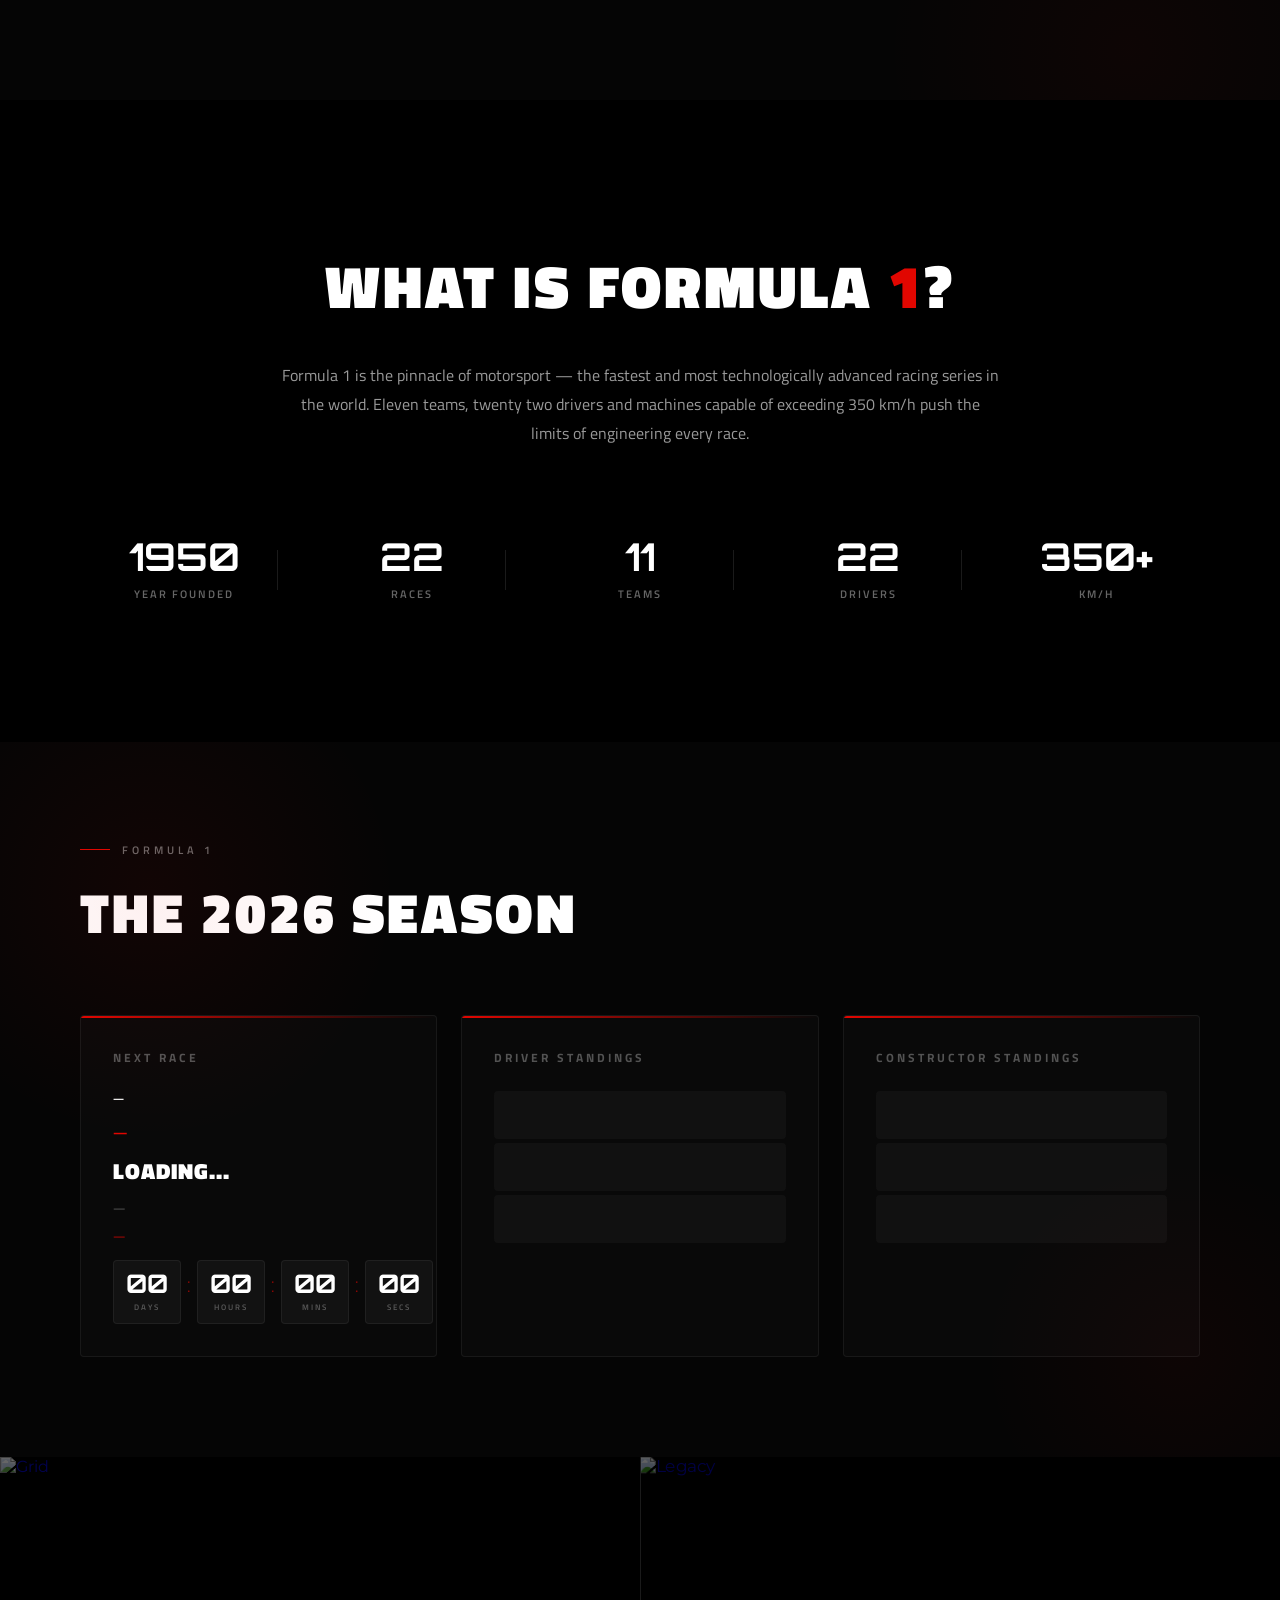
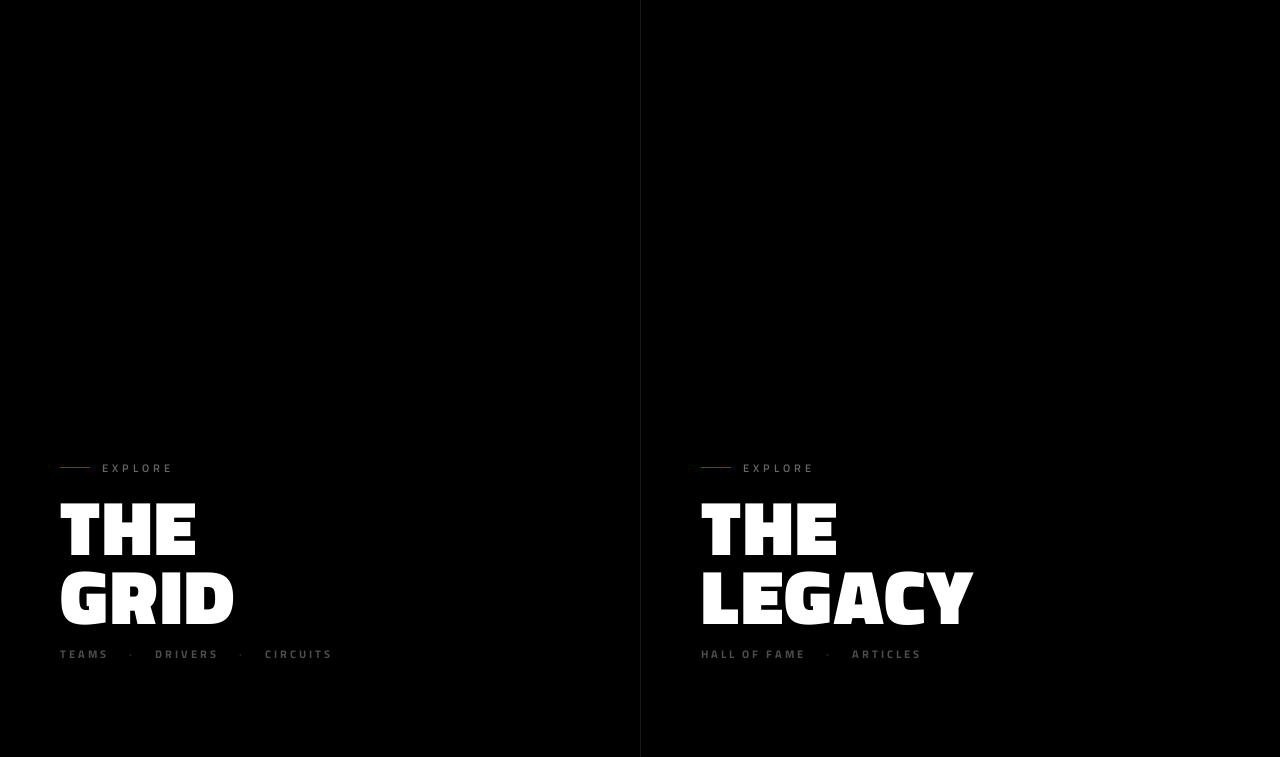
==== commit 3753852c: "Updated nav card section." ====
--- a/index.html
+++ b/index.html
@@ -14,14 +14,16 @@
     <!-- Stylesheet -->
     <link rel="stylesheet" href="css/style.css" />
 
-    <!-- GSAP -->
-    <script src="https://cdnjs.cloudflare.com/ajax/libs/gsap/3.12.2/gsap.min.js"></script>
-    <script src="https://cdnjs.cloudflare.com/ajax/libs/gsap/3.12.2/ScrollTrigger.min.js"></script>
+    <!-- GSAP — loaded once in head -->
+    <script src="https://cdnjs.cloudflare.com/ajax/libs/gsap/3.12.5/gsap.min.js"></script>
+    <script src="https://cdnjs.cloudflare.com/ajax/libs/gsap/3.12.5/ScrollTrigger.min.js"></script>
   </head>
 
   <body class="no-scroll">
+
     <!-- ===================== LOADING SCREEN ===================== -->
     <div class="loading-screen" id="loadingScreen">
+
       <!-- PRE-LOADER -->
       <div class="preloader" id="preloader">
         <div class="f1-logo-wrap">
@@ -83,8 +85,10 @@
           id="flagGif"
         />
       </div>
+
     </div>
     <!-- ===================== END LOADING SCREEN ===================== -->
+
 
     <!-- ===================== SCROLL PROGRESS ===================== -->
     <div class="scroll-progress" id="scrollProgress">
@@ -105,12 +109,13 @@
 
     <!-- ===================== NAVBAR ===================== -->
     <nav class="navbar" id="navbar">
-      <!-- F1 Logo — links to official F1 site -->
+
+      <!-- F1 Logo -->
       <a href="https://www.formula1.com" target="_blank" class="logo-link">
         <img src="assets/Images/f1-logo.png" alt="F1 Logo" class="logo" />
       </a>
 
-      <!-- Nav Links with dropdowns -->
+      <!-- Nav Links -->
       <ul class="nav-links">
         <li>
           <a class="nav-link active" href="#home">HOME</a>
@@ -135,18 +140,19 @@
       <!-- Live Timing Button -->
       <div
         class="live-timing"
-        onclick="
-          window.open('https://www.formula1.com/en/racing/2026', '_blank')
-        "
+        onclick="window.open('https://www.formula1.com/en/racing/2026', '_blank')"
       >
         <span class="clock-icon">⏱</span>
         <span class="live-text">LIVE</span>
       </div>
+
     </nav>
     <!-- ===================== END NAVBAR ===================== -->
 
+
     <!-- ===================== HERO ===================== -->
     <section class="hero" id="home">
+
       <!-- Background Image -->
       <div class="hero-bg">
         <img src="assets/Images/hero.png" alt="Formula 1" class="hero-img" />
@@ -168,8 +174,10 @@
           <span class="chevron"></span>
         </div>
       </div>
+
     </section>
     <!-- ===================== END HERO ===================== -->
+
 
     <!-- ===================== F1 CINEMATIC TRANSITION ===================== -->
     <section class="f1-transition">
@@ -180,18 +188,17 @@
       </div>
     </section>
 
+
     <!-- ===================== WHAT IS F1 ===================== -->
     <section class="f1-intro">
       <div class="f1-container">
         <h2 class="f1-title">WHAT IS FORMULA <span>1</span>?</h2>
-
         <p class="f1-description">
           Formula 1 is the pinnacle of motorsport — the fastest and most
           technologically advanced racing series in the world. Eleven teams,
           twenty two drivers and machines capable of exceeding 350 km/h push the
           limits of engineering every race.
         </p>
-
         <div class="f1-stats">
           <div class="f1-stat">
             <span class="stat-number">1950</span>
@@ -218,8 +225,10 @@
     </section>
     <!-- ===================== END WHAT IS F1 ===================== -->
 
+
     <!-- ===================== THE SEASON ===================== -->
     <section class="season" id="season">
+
       <!-- Section Header -->
       <div class="season-header">
         <div class="season-label">
@@ -229,8 +238,9 @@
         <h2 class="season-title">THE 2026 SEASON</h2>
       </div>
 
-      <!-- Three cards: Next Race, Driver Standings, Constructor Standings -->
+      <!-- Three cards -->
       <div class="season-grid">
+
         <!-- NEXT RACE CARD -->
         <div class="season-card next-race-card">
           <div class="card-label">Next Race</div>
@@ -239,7 +249,6 @@
           <div class="race-name" id="raceName">Loading...</div>
           <div class="race-location" id="raceLocation">—</div>
           <div class="race-date" id="raceDate">—</div>
-          <!-- Countdown Timer -->
           <div class="countdown">
             <div class="countdown-block">
               <span class="countdown-num" id="days">00</span>
@@ -265,9 +274,7 @@
 
         <!-- DRIVER STANDINGS CARD -->
         <div class="season-card standings-card">
-          <div class="card-label" id="driverStandingsLabel">
-            Driver Standings
-          </div>
+          <div class="card-label" id="driverStandingsLabel">Driver Standings</div>
           <div class="standings-list" id="driverStandings">
             <div class="standing-skeleton"></div>
             <div class="standing-skeleton"></div>
@@ -277,89 +284,85 @@
 
         <!-- CONSTRUCTOR STANDINGS CARD -->
         <div class="season-card standings-card">
-          <div class="card-label" id="constructorStandingsLabel">
-            Constructor Standings
-          </div>
+          <div class="card-label" id="constructorStandingsLabel">Constructor Standings</div>
           <div class="standings-list" id="constructorStandings">
             <div class="standing-skeleton"></div>
             <div class="standing-skeleton"></div>
             <div class="standing-skeleton"></div>
           </div>
         </div>
-      </div>
+
+      </div>
+
     </section>
     <!-- ===================== END SEASON ===================== -->
 
-<!-- ===================== NAVIGATION CARDS ===================== -->
+
+    <!-- ===================== NAVIGATION CARDS ===================== -->
     <section class="nav-cards" id="navigate">
 
       <!-- GRID CARD -->
-      <a href="grid.html" class="nav-card nav-card-grid">
-
-        <!-- Background image -->
+      <a href="grid.html" class="nav-card nav-card-grid page-link">
         <div class="nav-card-bg">
           <img src="assets/Images/nav-grid.jpg" alt="Grid" class="nav-card-img"/>
         </div>
-
-        <!-- Dark overlay -->
         <div class="nav-card-overlay"></div>
 
-        <!-- Content -->
+        <div class="nav-card-flash"></div>
         <div class="nav-card-content">
           <div class="nav-card-label">
             <span class="season-label-line"></span>
             <span class="nav-card-tag">Explore</span>
           </div>
-          <h2 class="nav-card-title">THE<br/>GRID</h2>
+          <h2 class="nav-card-title">
+            <span class="title-the">THE</span>
+            <span class="title-main">GRID</span>
+          </h2>
           <div class="nav-card-links">
             <span>TEAMS</span>
             <span>DRIVERS</span>
             <span>CIRCUITS</span>
           </div>
-          <span class="nav-card-cta">ENTER →</span>
-        </div>
-
-        <!-- Hover color flash -->
-        <div class="nav-card-flash"></div>
-
+          <span class="nav-card-cta">ENTER THE GRID →</span>
+        </div>
       </a>
 
       <!-- LEGACY CARD -->
-      <a href="legacy.html" class="nav-card nav-card-legacy">
-
-        <!-- Background image -->
+      <a href="legacy.html" class="nav-card nav-card-legacy page-link">
         <div class="nav-card-bg">
           <img src="assets/Images/nav-legacy.jpg" alt="Legacy" class="nav-card-img"/>
         </div>
-
-        <!-- Dark overlay -->
         <div class="nav-card-overlay"></div>
-
-        <!-- Content -->
+        <div class="nav-card-spotlight"></div>
+        <div class="nav-card-flash"></div>
         <div class="nav-card-content">
           <div class="nav-card-label">
             <span class="season-label-line"></span>
             <span class="nav-card-tag">Explore</span>
           </div>
-          <h2 class="nav-card-title">THE<br/>LEGACY</h2>
+          <h2 class="nav-card-title">
+            <span class="title-the">THE</span>
+            <span class="title-main">LEGACY</span>
+          </h2>
           <div class="nav-card-links">
             <span>HALL OF FAME</span>
             <span>ARTICLES</span>
           </div>
-          <span class="nav-card-cta">ENTER →</span>
-        </div>
-
-        <!-- Hover color flash -->
-        <div class="nav-card-flash"></div>
-
+          <span class="nav-card-cta">EXPLORE THE LEGACY →</span>
+        </div>
       </a>
 
     </section>
     <!-- ===================== END NAVIGATION CARDS ===================== -->
+
+
+    <!-- ===================== PAGE TRANSITION OVERLAY ===================== -->
+    <!-- Must be outside everything — sits above the whole page -->
+    <div class="page-transition" id="pageTransition"></div>
+
 
     <!-- Main JavaScript -->
     <script src="js/main.js"></script>
-    <script src="https://cdnjs.cloudflare.com/ajax/libs/gsap/3.12.5/gsap.min.js"></script>
-    <script src="https://cdnjs.cloudflare.com/ajax/libs/gsap/3.12.5/ScrollTrigger.min.js"></script>
+
   </body>
 </html>
--- a/css/style.css
+++ b/css/style.css
@@ -126,7 +126,7 @@
 .loading-screen {
   position: fixed;
   inset: 0;
-  background-image:url('../assets/Images/led-bg.jpg');
+  background-image: url("../assets/Images/led-bg.jpg");
   background-size: cover;
   background-position: center;
   background-blend-mode: overlay; /* blends it darkly with the black */
@@ -145,7 +145,7 @@
   position: absolute;
   inset: 0;
   background: rgba(0, 0, 0, 0.8); /* dark overlay so button still pops */
-  z-index: 0;
+  z-index: 1;
 }
 
 .loading-screen.hidden {
@@ -994,12 +994,11 @@
   text-transform: uppercase;
 }
 
-
 /* ===================== WHAT IS F1 ===================== */
 .f1-intro {
   position: relative;
   background-color: #000;
-  background-image: url('../assets/Images/f1-bg.jpg');
+  background-image: url("../assets/Images/f1-bg.jpg");
   background-size: cover;
   background-position: center;
   background-attachment: fixed;
@@ -1029,7 +1028,6 @@
   background: linear-gradient(to bottom, transparent, #000);
   z-index: 1;
 }
-
 
 /* ===================== F1 CONTAINER ===================== */
 .f1-container {
@@ -1062,7 +1060,6 @@
   line-height: 1.8;
   color: rgba(255, 255, 255, 0.6);
 }
-
 
 /* ===================== STATS ROW ===================== */
 .f1-stats {
@@ -1428,7 +1425,6 @@
   overflow: hidden;
 }
 
-
 /* ===================== INDIVIDUAL CARD ===================== */
 .nav-card {
   position: relative;
@@ -1439,18 +1435,72 @@
   transition: flex 0.7s cubic-bezier(0.4, 0, 0.2, 1);
 }
 
+/* ===================== RED TOP ACCENT ===================== */
+/* Red line at top that draws across on hover */
+.nav-card::before {
+  content: "";
+  position: absolute;
+  top: 0;
+  left: 0;
+  width: 0;
+  height: 3px;
+  background: #e10600;
+  z-index: 10;
+  transition: width 0.5s ease;
+}
+
+.nav-card:hover::before {
+  width: 100%;
+}
+
+
 /* Hover expands hovered card, shrinks other */
-.nav-cards:has(.nav-card-grid:hover) .nav-card-grid  { flex: 1.6; }
-.nav-cards:has(.nav-card-grid:hover) .nav-card-legacy { flex: 0.4; }
-.nav-cards:has(.nav-card-legacy:hover) .nav-card-legacy { flex: 1.6; }
-.nav-cards:has(.nav-card-legacy:hover) .nav-card-grid   { flex: 0.4; }
+.nav-cards:has(.nav-card-grid:hover) .nav-card-grid {
+  flex: 1.6;
+}
+.nav-cards:has(.nav-card-grid:hover) .nav-card-legacy {
+  flex: 0.4;
+}
+.nav-cards:has(.nav-card-legacy:hover) .nav-card-legacy {
+  flex: 1.6;
+}
+.nav-cards:has(.nav-card-legacy:hover) .nav-card-grid {
+  flex: 0.4;
+}
+
+/* Small triangle top-left of legacy when grid is hovered */
+.nav-cards:has(.nav-card-grid:hover) .nav-card-legacy::after {
+  content: "";
+  position: absolute;
+  top: 0;
+  left: 0;
+  width: 0;
+  height: 0;
+  border-style: solid;
+  border-width: 145px 60px 0 0;
+ border-color: rgba(225, 6, 0, 0.8) transparent transparent transparent;
+  z-index: 10;
+}
+
+/* Small triangle top-right of grid when legacy is hovered */
+.nav-cards:has(.nav-card-legacy:hover) .nav-card-grid::after {
+  content: "";
+  position: absolute;
+  top: 0;
+  right: 0;
+  width: 0;
+  height: 0;
+  border-style: solid;
+  border-width: 145px 0 0 60px;
+  border-color: rgba(225, 6, 0, 0.8) transparent transparent transparent;
+  z-index: 10;
+}
 
 /* Vertical divider between cards */
 .nav-card-grid {
   border-right: 1px solid rgba(255, 255, 255, 0.1);
 }
 
-
 /* ===================== BACKGROUND IMAGE ===================== */
 .nav-card-bg {
   position: absolute;
@@ -1458,6 +1508,7 @@
   z-index: 0;
 }
 
+/* Shared image styles */
 .nav-card-img {
   width: 100%;
   height: 100%;
@@ -1467,26 +1518,43 @@
   filter: brightness(0.4) saturate(0.8);
 }
 
-.nav-card:hover .nav-card-img {
+/* Grid image hover */
+.nav-card-grid:hover .nav-card-img {
   transform: scale(1.06);
   filter: brightness(0.5) saturate(1);
 }
 
+/* Legacy image — contrast trick to hide grain */
+.nav-card-legacy .nav-card-img {
+  filter: brightness(0.4) saturate(0.8) contrast(1.2);
+  transform: scale(1.05);
+}
+
+/* Legacy image hover */
+.nav-card-legacy:hover .nav-card-img {
+  transform: scale(1.08);
+  filter: brightness(0.5) saturate(1.1) contrast(1.2);
+}
+
 
 /* ===================== OVERLAY ===================== */
-.nav-card-overlay {
-  position: absolute;
-  inset: 0;
-  z-index: 1;
+.nav-card-grid .nav-card-overlay {
   background: linear-gradient(
     to top,
     rgba(0, 0, 0, 0.95) 0%,
-    rgba(0, 0, 0, 0.4) 50%,
-    rgba(0, 0, 0, 0.2) 100%
+    rgba(0, 0, 0, 0.25) 50%,
+    rgba(0, 0, 0, 0.1) 100%
   );
-  transition: opacity 0.4s ease;
-}
-
+}
+
+.nav-card-legacy .nav-card-overlay {
+  background: linear-gradient(
+    to top,
+    rgba(0, 0, 0, 0.95) 0%,
+    rgba(0, 0, 0, 0.55) 50%,
+    rgba(0, 0, 0, 0.3) 100%
+  );
+}
 
 /* ===================== COLOR FLASH ===================== */
 /* Red flash on hover — like pit lane lights */
@@ -1504,7 +1572,6 @@
   opacity: 0.15;
 }
 
-
 /* ===================== CONTENT ===================== */
 .nav-card-content {
   position: absolute;
@@ -1537,15 +1604,33 @@
   font-family: "Titillium Web", sans-serif;
   font-size: clamp(48px, 6vw, 96px);
   font-weight: 900;
-  color: #fff;
   text-transform: uppercase;
   letter-spacing: 2px;
   line-height: 0.9;
+}
+
+/* Both spans inherit everything from parent */
+.nav-card-title span {
+  display: block;
+  font-size: inherit;
+  font-weight: inherit;
+  font-family: inherit;
+  letter-spacing: inherit;
+  line-height: inherit;
+  text-transform: inherit;
+}
+
+.title-the {
+  color: #fff;
+}
+
+.title-main {
+  color: #fff;
   transition: color 0.3s ease;
 }
 
-.nav-card:hover .nav-card-title {
-  color: #fff;
+.nav-card:hover .title-main {
+  color: #e10600;
 }
 
 /* Sub-links — TEAMS · DRIVERS · CIRCUITS */
@@ -1587,7 +1672,9 @@
   text-transform: uppercase;
   opacity: 0;
   transform: translateY(10px);
-  transition: opacity 0.4s ease, transform 0.4s ease;
+  transition:
+    opacity 0.4s ease,
+    transform 0.4s ease;
 }
 
 .nav-card:hover .nav-card-cta {
@@ -1596,22 +1683,23 @@
 }
 
 
-/* ===================== RED TOP ACCENT ===================== */
-/* Red line at top that draws across on hover */
-.nav-card::before {
-  content: "";
-  position: absolute;
+/* ===================== PAGE TRANSITION ===================== */
+.page-transition {
+  position: fixed;
   top: 0;
+  left: -110%;
+  width: 100%;
+  height: 100%;
+  background: #e10600;
+  z-index: 99999;
+  transform: skewX(-15deg);
+  transition: left 0.6s cubic-bezier(0.4, 0, 0.2, 1);
+  pointer-events: none;
+}
+
+.page-transition.active {
   left: 0;
-  width: 0;
-  height: 3px;
-  background: #e10600;
-  z-index: 4;
-  transition: width 0.5s ease;
-}
-
-.nav-card:hover::before {
-  width: 100%;
+  pointer-events: all;
 }
 
 /* ===================== SHARED ANIMATIONS ===================== */
